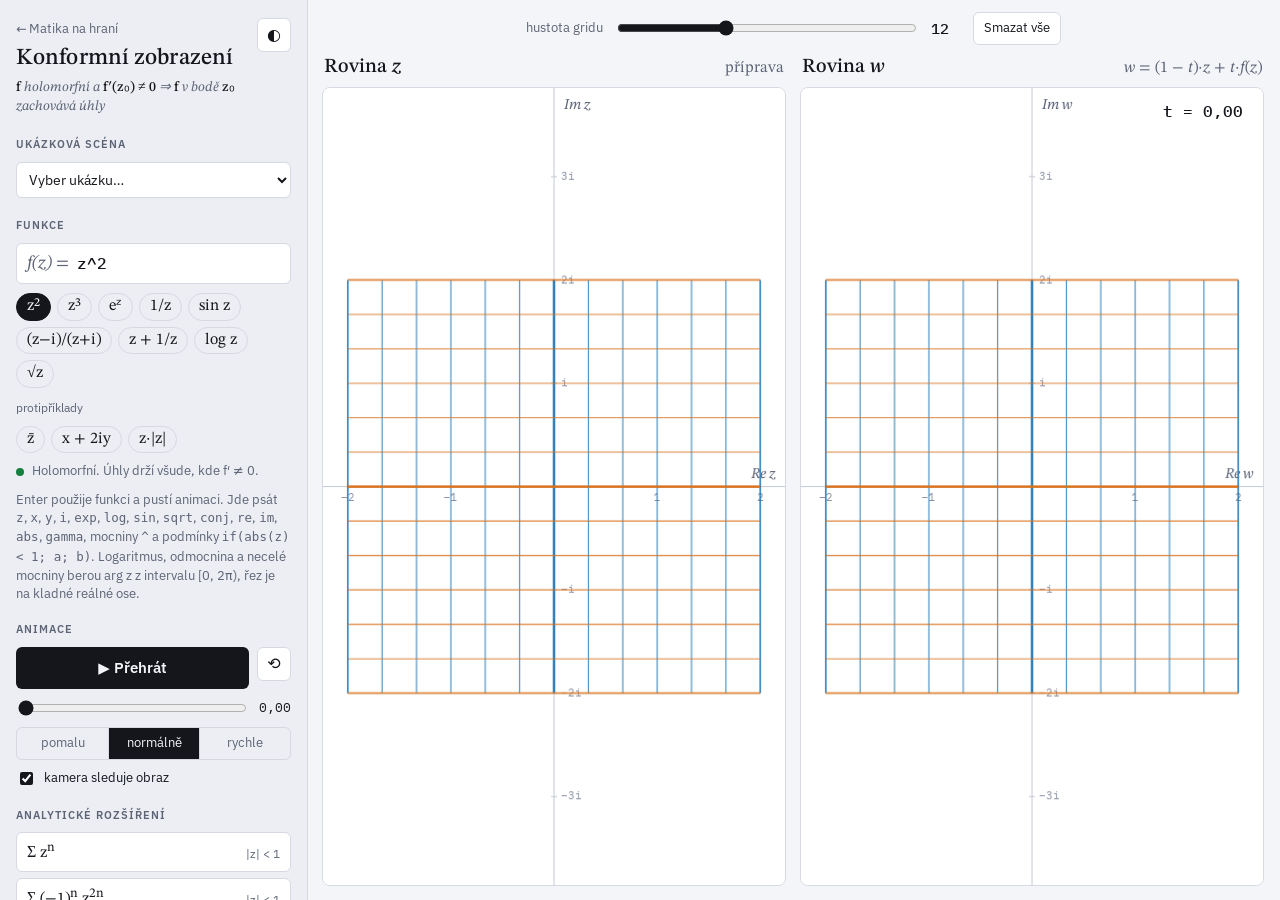
==== konformni-zobrazeni/index.html @ 98e768ed "Matika na hraní: rozcestník a Konformní zobrazení" ====
<!doctype html>
<html lang="cs">
<meta charset="utf-8">
<meta name="viewport" content="width=device-width, initial-scale=1, viewport-fit=cover">
<meta name="description" content="Nakresli do roviny křivky a vektory, zadej komplexní funkci a sleduj, jak se grid přenese. Holomorfní funkce drží úhly, protipříklady ne.">
<meta property="og:type" content="website">
<meta property="og:title" content="Konformní zobrazení">
<meta property="og:description" content="Nakresli do roviny křivky a vektory, zadej komplexní funkci a sleduj, jak se grid přenese. Holomorfní funkce drží úhly, protipříklady ne.">
<meta property="og:url" content="https://matika.vojtakloud.com/konformni-zobrazeni/">
<meta property="og:image" content="https://matika.vojtakloud.com/media/nahled-konformni-zobrazeni.png">
<meta name="twitter:card" content="summary_large_image">
<link rel="icon" href="../favicon.ico" sizes="any">
<link rel="icon" href="../media/favicon-32.png" type="image/png">
<link rel="apple-touch-icon" href="../media/apple-touch-icon.png">
<title>Konformní zobrazení</title>
<meta name="claude:viewport-fit-sides" content="cover">
<link rel="stylesheet" href="../fonts/fonts.css">
<style>
/* Rozvržení: úzký panel s ovládáním vlevo, vedle dvě stejně velké roviny (z = příprava, w = obraz).
   Ovládání je jednobarevné, barvu nese jen matematika (grid, křivky, vektory). */
:root {
  --bg: #0b0c10; --surface: #12141b; --panel: #0e1016; --ink: #e8eaf0; --muted: #8b91a3; --hair: #262a37;
  --u-line: #5aaee8; --v-line: #f2a65a; --axis: #343a4a; --tick: #6c7387;
  --vec-a: #ff5c7a; --vec-b: #3fdc9a;
  --c1: #ffd75e; --c2: #f472b6; --c3: #b794f6; --c4: #2dd4bf; --c5: #e5e7eb;
  --good: #4ade80; --bad: #f87171; --warn: #fbbf24;
  --font-ui: "IBM Plex Sans", system-ui, -apple-system, "Segoe UI", sans-serif;
  --font-math: "STIX Two Text", "Cambria Math", Cambria, "Times New Roman", serif;
  --font-mono: "IBM Plex Mono", ui-monospace, "Cascadia Mono", Consolas, monospace;
  color-scheme: dark;
}
@media (prefers-color-scheme: light) {
  :root:not([data-theme="dark"]) {
    --bg: #f4f5f8; --surface: #eceef3; --panel: #ffffff; --ink: #14161c; --muted: #5d6476; --hair: #d6d9e2;
    --u-line: #1f77b4; --v-line: #d9711c; --axis: #c3c8d4; --tick: #8a91a3;
    --vec-a: #e11d48; --vec-b: #059669;
    --c1: #b7791f; --c2: #db2777; --c3: #7c3aed; --c4: #0d9488; --c5: #374151;
    --good: #15803d; --bad: #b91c1c; --warn: #b45309;
    color-scheme: light;
  }
}
:root[data-theme="light"] {
  --bg: #f4f5f8; --surface: #eceef3; --panel: #ffffff; --ink: #14161c; --muted: #5d6476; --hair: #d6d9e2;
  --u-line: #1f77b4; --v-line: #d9711c; --axis: #c3c8d4; --tick: #8a91a3;
  --vec-a: #e11d48; --vec-b: #059669;
  --c1: #b7791f; --c2: #db2777; --c3: #7c3aed; --c4: #0d9488; --c5: #374151;
  --good: #15803d; --bad: #b91c1c; --warn: #b45309;
  color-scheme: light;
}

*, *::before, *::after { box-sizing: border-box; }
html { height: 100%; }
body { margin: 0; height: 100%; background: var(--bg); color: var(--ink); font: 14px/1.45 var(--font-ui); -webkit-font-smoothing: antialiased; }
[hidden] { display: none !important; }
button, input, select { font: inherit; color: inherit; }
:focus-visible { outline: 2px solid var(--ink); outline-offset: 2px; }
input[type="range"], input[type="checkbox"] { accent-color: var(--ink); }

.app { height: 100%; display: grid; grid-template-columns: 308px minmax(0, 1fr); }

/* ---------- panel s ovládáním ---------- */
.side {
  min-height: 0; overflow-y: auto; display: flex; flex-direction: column; gap: 20px;
  padding-block: 18px 24px; padding-left: max(16px, env(safe-area-inset-left, 0px)); padding-right: 16px;
  background: var(--surface); border-right: 1px solid var(--hair);
}
.brand { display: flex; justify-content: space-between; align-items: flex-start; gap: 12px; }
.back { display: inline-block; margin-bottom: 8px; font-size: 12.5px; color: var(--muted); text-decoration: none; }
.back:hover { color: var(--ink); }
.brand h1 { margin: 0; font: 500 23px/1.15 var(--font-math); letter-spacing: 0.005em; text-wrap: balance; }
.thm { margin: 6px 0 0; font: italic 14px/1.4 var(--font-math); color: var(--muted); }
.thm b { font-style: normal; font-weight: 500; color: var(--ink); }
section { display: flex; flex-direction: column; gap: 9px; min-width: 0; }
.eyebrow { font-size: 11px; font-weight: 600; letter-spacing: 0.09em; text-transform: uppercase; color: var(--muted); }
.hint { margin: 0; font-size: 12.5px; color: var(--muted); }
.icon-btn {
  flex: none; width: 34px; height: 34px; display: grid; place-items: center; cursor: pointer;
  border: 1px solid var(--hair); border-radius: 6px; background: var(--panel); font-size: 16px;
}
.icon-btn:hover, .btn:hover, .tool:hover, .chip:hover { border-color: var(--muted); }
.btn { border: 1px solid var(--hair); background: var(--panel); border-radius: 6px; padding: 6px 10px; cursor: pointer; font-size: 13px; }
.row { display: flex; flex-wrap: wrap; gap: 6px; }
select {
  width: 100%; padding: 7px 8px; border-radius: 6px; border: 1px solid var(--hair);
  background: var(--panel); cursor: pointer;
}

.fn-row {
  display: flex; align-items: center; gap: 8px; padding: 0 10px;
  background: var(--panel); border: 1px solid var(--hair); border-radius: 6px;
}
.fn-row:focus-within { border-color: var(--ink); }
.fn-row.bad { border-color: var(--bad); }
.fn-pre { font: italic 18px/1 var(--font-math); color: var(--muted); white-space: nowrap; }
#fn { flex: 1; min-width: 0; border: 0; outline: none; background: transparent; padding: 10px 0; font: 500 16px/1.2 var(--font-mono); }
.err { margin: 0; font-size: 12.5px; color: var(--bad); }
.chips { display: flex; flex-wrap: wrap; gap: 6px; }
.chip {
  padding: 2px 10px 3px; border-radius: 999px; border: 1px solid var(--hair); background: transparent;
  font: 16px/1.3 var(--font-math); cursor: pointer;
}
.chip.on { background: var(--ink); color: var(--bg); border-color: var(--ink); }
.sublabel { font-size: 12px; color: var(--muted); margin-top: 2px; }
.badge { display: flex; gap: 8px; align-items: flex-start; font-size: 13px; color: var(--muted); }
.badge::before { content: ""; flex: none; width: 8px; height: 8px; margin-top: 6px; border-radius: 50%; background: var(--dot, var(--muted)); }
.badge.good { --dot: var(--good); } .badge.bad { --dot: var(--bad); } .badge.warn { --dot: var(--warn); }

.transport { display: flex; gap: 8px; }
.play {
  flex: 1; display: flex; align-items: center; justify-content: center; gap: 8px; cursor: pointer;
  padding: 10px 14px; border: 0; border-radius: 6px; background: var(--ink); color: var(--bg); font-weight: 600; font-size: 15px;
}
.trow { display: grid; grid-template-columns: minmax(0, 1fr) auto; align-items: center; gap: 10px; font-size: 13px; }
.trow.lab { grid-template-columns: auto minmax(0, 1fr) auto; }
.trow output { font: 13px var(--font-mono); font-variant-numeric: tabular-nums; min-width: 4.5ch; text-align: right; }
.trow input { width: 100%; min-width: 0; }
.seg { display: grid; grid-auto-flow: column; grid-auto-columns: 1fr; border: 1px solid var(--hair); border-radius: 6px; overflow: hidden; }
.seg button { border: 0; background: transparent; padding: 6px 4px; cursor: pointer; color: var(--muted); font-size: 13px; }
.seg button + button { border-left: 1px solid var(--hair); }
.seg button.on { background: var(--ink); color: var(--bg); }
.check { display: flex; align-items: center; gap: 8px; font-size: 13px; cursor: pointer; }

.tools { display: flex; flex-direction: column; gap: 6px; }
.tool-group { display: grid; grid-template-columns: repeat(4, minmax(0, 1fr)); gap: 6px; }
.tool-group.three { grid-template-columns: repeat(3, minmax(0, 1fr)); }
.tool {
  display: flex; flex-direction: column; align-items: center; gap: 3px; padding: 8px 4px 6px; cursor: pointer;
  border: 1px solid var(--hair); border-radius: 6px; background: var(--panel); color: var(--muted); font-size: 12px;
}
.tool svg { width: 22px; height: 22px; fill: none; stroke: currentColor; stroke-width: 1.7; stroke-linecap: round; stroke-linejoin: round; }
.tool.on { color: var(--ink); border-color: var(--ink); }

.ext-list { display: flex; flex-direction: column; gap: 6px; }
.ext-item {
  display: flex; flex-wrap: wrap; justify-content: space-between; align-items: baseline; gap: 2px 10px; padding: 6px 10px; cursor: pointer; text-align: left;
  border: 1px solid var(--hair); border-radius: 6px; background: var(--panel);
}
.ext-item:hover { border-color: var(--muted); }
.ext-item.on { border-color: var(--ink); }
.ext-item .m { font: 16px/1.35 var(--font-math); }
.ext-item .d { font-size: 12px; color: var(--muted); }
.ext-btn { padding: 9px 12px; font-size: 14px; font-weight: 600; border-color: var(--ink); }
.ext-btn:disabled { opacity: 0.45; cursor: default; border-color: var(--hair); }
.info { display: grid; grid-template-columns: auto minmax(0, 1fr); gap: 3px 12px; margin: 0; font-size: 13px; }
.info dt { color: var(--muted); font: italic 15px/1.35 var(--font-math); }
.info dd { margin: 0; text-align: right; font: 13px/1.6 var(--font-mono); font-variant-numeric: tabular-nums; overflow-wrap: anywhere; }
.info dd.note { grid-column: 1 / -1; text-align: left; font: 12.5px/1.45 var(--font-ui); color: var(--warn); }

.ranges { display: grid; grid-template-columns: auto minmax(0, 1fr) auto minmax(0, 1fr); gap: 6px 8px; align-items: center; font-size: 13px; color: var(--muted); }
.ranges input {
  width: 100%; min-width: 0; padding: 4px 6px; border-radius: 5px; border: 1px solid var(--hair);
  background: var(--panel); color: var(--ink); font: 13px var(--font-mono);
}
.keys { font-size: 12px; color: var(--muted); line-height: 1.6; }
.keys kbd { font: 11px var(--font-mono); padding: 0 4px; border: 1px solid var(--hair); border-radius: 3px; color: var(--ink); }

/* ---------- roviny ---------- */
.stage {
  min-width: 0; min-height: 0; display: grid; grid-template-columns: minmax(0, 1fr) minmax(0, 1fr); grid-template-rows: auto minmax(0, 1fr); gap: 10px 14px;
  padding-block: 12px 14px; padding-left: 14px; padding-right: max(16px, env(safe-area-inset-right, 0px));
}
.stagebar { grid-column: 1 / -1; display: flex; flex-wrap: wrap; justify-content: center; align-items: center; gap: 10px 24px; }
.density { display: flex; align-items: center; gap: 12px; font-size: 13px; color: var(--muted); cursor: pointer; }
.density input { width: min(300px, 46vw); }
.density output { min-width: 2ch; text-align: right; font: 500 15px var(--font-mono); font-variant-numeric: tabular-nums; color: var(--ink); }
.btn.danger:hover { border-color: var(--bad); color: var(--bad); }
.panel { min-width: 0; min-height: 0; display: flex; flex-direction: column; gap: 8px; }
.panel-head { display: flex; justify-content: space-between; align-items: baseline; gap: 12px; padding-inline: 2px; }
.pt { font: 500 20px/1.2 var(--font-math); white-space: nowrap; }
.ps { font: 16px/1.2 var(--font-math); color: var(--muted); text-align: right; }
.canvas-wrap { position: relative; flex: 1; min-height: 0; border: 1px solid var(--hair); border-radius: 8px; overflow: hidden; background: var(--panel); }
canvas { position: absolute; inset: 0; width: 100%; height: 100%; display: block; touch-action: none; }
.t-badge {
  position: absolute; top: 10px; right: 12px; pointer-events: none; padding: 2px 8px; border-radius: 4px;
  font: 500 16px/1.4 var(--font-mono); font-variant-numeric: tabular-nums;
  background: color-mix(in srgb, var(--panel) 82%, transparent);
}

@media (max-width: 960px) {
  body, .app { height: auto; }
  .app { grid-template-columns: minmax(0, 1fr); }
  .side { overflow: visible; border-right: 0; border-bottom: 1px solid var(--hair); padding-right: max(16px, env(safe-area-inset-right, 0px)); }
  .stage { grid-template-columns: 1fr; padding-left: max(16px, env(safe-area-inset-left, 0px)); }
  .canvas-wrap { flex: none; aspect-ratio: 1 / 1; max-width: 100%; }
}
</style>

<div class="app">
  <aside class="side">
    <header class="brand">
      <div>
        <a class="back" id="backLink" href="../" hidden>← Matika na hraní</a>
        <h1>Konformní zobrazení</h1>
        <p class="thm"><b>f</b> holomorfní a <b>f′(z₀) ≠ 0</b> ⇒ <b>f</b> v bodě <b>z₀</b> zachovává úhly</p>
      </div>
      <button id="themeBtn" class="icon-btn" type="button" title="Přepnout světlý a tmavý režim" aria-label="Přepnout světlý a tmavý režim">◐</button>
    </header>

    <section>
      <label class="eyebrow" for="scene">Ukázková scéna</label>
      <select id="scene"></select>
    </section>

    <section>
      <label class="eyebrow" for="fn">Funkce</label>
      <div class="fn-row" id="fnRow"><span class="fn-pre">f(z) =</span><input id="fn" type="text" spellcheck="false" autocomplete="off" value="z^2"></div>
      <p class="err" id="fnErr" hidden></p>
      <div class="chips" id="chips"></div>
      <div class="sublabel">protipříklady</div>
      <div class="chips" id="chipsBad"></div>
      <div class="badge" id="holo"></div>
      <p class="hint">Enter použije funkci a pustí animaci. Jde psát <code>z</code>, <code>x</code>, <code>y</code>, <code>i</code>, <code>exp</code>, <code>log</code>, <code>sin</code>, <code>sqrt</code>, <code>conj</code>, <code>re</code>, <code>im</code>, <code>abs</code>, <code>gamma</code>, mocniny <code>^</code> a podmínky <code>if(abs(z) &lt; 1; a; b)</code>. Logaritmus, odmocnina a necelé mocniny berou arg z z intervalu [0, 2π), řez je na kladné reálné ose.</p>
    </section>

    <section>
      <span class="eyebrow">Animace</span>
      <div class="transport">
        <button id="play" class="play" type="button">▶ Přehrát</button>
        <button id="rewind" class="icon-btn" type="button" title="Zpět na t = 0 (R)" aria-label="Zpět na t = 0">⟲</button>
      </div>
      <div class="trow"><input type="range" id="tSlider" min="0" max="1" step="0.001" value="0" aria-label="Parametr t"><output id="tOut">0,00</output></div>
      <div class="seg" id="speed">
        <button type="button" data-d="5">pomalu</button><button type="button" data-d="2.6" class="on">normálně</button><button type="button" data-d="1.3">rychle</button>
      </div>
      <label class="check"><input type="checkbox" id="autoCam" checked> kamera sleduje obraz</label>
    </section>

    <section>
      <span class="eyebrow">Analytické rozšíření</span>
      <div class="ext-list" id="extList"></div>
      <p class="hint" id="extNote"></p>
      <button class="btn ext-btn" id="extBtn" type="button" disabled>Rozšířit</button>
    </section>

    <section>
      <span class="eyebrow">Kreslení do roviny z</span>
      <div class="tools" id="tools">
        <div class="tool-group">
          <button class="tool on" type="button" data-tool="free"><svg viewBox="0 0 24 24"><path d="M3 16c2.5-5 5-6 7-2.5S14 18 16 13s3.5-6 5-4.5"/></svg>křivka</button>
          <button class="tool" type="button" data-tool="line"><svg viewBox="0 0 24 24"><path d="M5 19 19 5"/><circle cx="5" cy="19" r="1.6"/><circle cx="19" cy="5" r="1.6"/></svg>přímka</button>
          <button class="tool" type="button" data-tool="circle"><svg viewBox="0 0 24 24"><circle cx="12" cy="12" r="8"/><path d="M12 12h8"/></svg>kružnice</button>
          <button class="tool" type="button" data-tool="probe"><svg viewBox="0 0 24 24"><path d="M5 18h14m-3-3 3 3-3 3"/><path d="M5 18 13 6m-3.5.6L13 6l.6 3.6"/></svg>vektory</button>
        </div>
        <div class="tool-group three">
          <button class="tool" type="button" data-tool="erase"><svg viewBox="0 0 24 24"><path d="M9 20h11"/><path d="m4.6 14.6 9.2-9.2a2 2 0 0 1 2.8 0l2.5 2.5a2 2 0 0 1 0 2.8L10.5 19.3H8.2l-3.6-3.6a.8.8 0 0 1 0-1.1Z"/><path d="m9 10.2 5.3 5.3"/></svg>guma</button>
          <button class="tool" type="button" data-tool="region"><svg viewBox="0 0 24 24"><rect x="4" y="6" width="16" height="12" stroke-dasharray="3 2.5"/></svg>oblast gridu</button>
          <button class="tool" type="button" data-tool="pan"><svg viewBox="0 0 24 24"><path d="M12 3v18M3 12h18M12 3 9.5 5.5M12 3l2.5 2.5M12 21l-2.5-2.5M12 21l2.5-2.5M3 12l2.5-2.5M3 12l2.5 2.5M21 12l-2.5-2.5M21 12l-2.5 2.5"/></svg>posun</button>
        </div>
      </div>
      <p class="hint" id="toolHint"></p>
      <p class="hint">Dvojklik na křivku, vektory nebo grid je vybere a pak s nimi jde táhnout, grid i roztahovat za úchyty. Dalším dvojklikem je pustíš, Delete smaže vybranou křivku nebo vektory. Dvojklik mimo všechno vrátí pohled roviny.</p>
      <div class="row">
        <button class="btn" id="undo" type="button" title="Ctrl+Z">Zpět</button>
        <button class="btn" id="clearCurves" type="button">Smazat křivky</button>
        <button class="btn" id="clearProbes" type="button">Smazat vektory</button>
      </div>
      <label class="check"><input type="checkbox" id="showAngles" checked> úhly v průsečících křivek</label>
    </section>

    <section>
      <span class="eyebrow">Vybrané vektory</span>
      <dl class="info" id="info"></dl>
      <p class="hint" id="infoEmpty" hidden>Žádné vektory. Vyber nástroj Vektory a klikni do roviny z.</p>
    </section>

    <section>
      <span class="eyebrow">Grid</span>
      <div class="seg" id="gridType">
        <button type="button" data-g="cart" class="on">kartézský</button><button type="button" data-g="polar">polární</button><button type="button" data-g="none">žádný</button>
      </div>
      <div class="ranges">
        <span>x od</span><input id="gx0" inputmode="decimal" aria-label="x od"><span>do</span><input id="gx1" inputmode="decimal" aria-label="x do">
        <span>y od</span><input id="gy0" inputmode="decimal" aria-label="y od"><span>do</span><input id="gy1" inputmode="decimal" aria-label="y do">
        <span id="r0Lab">r₀</span><input id="gr0" inputmode="decimal" aria-label="vnitřní poloměr">
      </div>
      <label class="check"><input type="checkbox" id="checker"> šachovnice</label>
      <div class="row"><button class="btn" id="fitBtn" type="button">Přizpůsobit pohledy</button></div>
    </section>

    <section class="keys">
      <span class="eyebrow">Klávesy a myš</span>
      <div><kbd>Mezerník</kbd> přehrát a pauza · <kbd>R</kbd> zpět na t = 0 · <kbd>←</kbd> <kbd>→</kbd> krok v t · <kbd>Ctrl+Z</kbd> zpět · dvojklik vybere a pustí objekt, mimo objekty vrátí pohled · <kbd>Delete</kbd> smaže vybraný · <kbd>Esc</kbd> zruší výběr · kolečko přibližuje · pravým tlačítkem posun</div>
    </section>
  </aside>

  <main class="stage">
    <div class="stagebar">
      <label class="density" for="density">hustota gridu <input type="range" id="density" min="2" max="30" step="1" value="12"> <output id="densOut">12</output></label>
      <button class="btn danger" id="resetAll" type="button" title="Prázdný grid bez křivek a vektorů. Ctrl+Z vrátí.">Smazat vše</button>
    </div>
    <div class="panel">
      <div class="panel-head"><span class="pt">Rovina <i>z</i></span><span class="ps">příprava</span></div>
      <div class="canvas-wrap"><canvas id="cL" aria-label="Rovina z, sem se kreslí"></canvas></div>
    </div>
    <div class="panel">
      <div class="panel-head"><span class="pt">Rovina <i>w</i></span><span class="ps"><i>w</i> = (1 − <i>t</i>)·<i>z</i> + <i>t</i>·<i>f</i>(<i>z</i>)</span></div>
      <div class="canvas-wrap"><canvas id="cR" aria-label="Rovina w, obraz pod funkcí"></canvas><div class="t-badge" id="tBadge">t = 0,00</div></div>
    </div>
  </main>
</div>

<script>
(() => {
'use strict';
const $ = s => document.querySelector(s);
const FONT_UI = '"IBM Plex Sans", system-ui, sans-serif';
const FONT_MONO = '"IBM Plex Mono", ui-monospace, Consolas, monospace';
const FONT_MATH = '"STIX Two Text", Cambria, "Times New Roman", serif';

// ---------- komplexní čísla jako [re, im] ----------
const cadd = (a, b) => [a[0] + b[0], a[1] + b[1]];
const csub = (a, b) => [a[0] - b[0], a[1] - b[1]];
const cmul = (a, b) => [a[0] * b[0] - a[1] * b[1], a[0] * b[1] + a[1] * b[0]];
const cdiv = (a, b) => { const d = b[0] * b[0] + b[1] * b[1]; return [(a[0] * b[0] + a[1] * b[1]) / d, (a[1] * b[0] - a[0] * b[1]) / d]; };
const cexp = a => { const e = Math.exp(a[0]); return [e * Math.cos(a[1]), e * Math.sin(a[1])]; };
// větev s arg z ∈ [0, 2π): řez logaritmu a odmocniny je na kladné reálné ose
const arg2pi = a => { const t = Math.atan2(a[1], a[0]); return t < 0 ? t + 2 * Math.PI : t; };
const clog = a => [Math.log(Math.hypot(a[0], a[1])), arg2pi(a)];
const csqrt = a => { const r = Math.sqrt(Math.hypot(a[0], a[1])), h = arg2pi(a) / 2; return [r * Math.cos(h), r * Math.sin(h)]; };
const csin = a => [Math.sin(a[0]) * Math.cosh(a[1]), Math.cos(a[0]) * Math.sinh(a[1])];
const ccos = a => [Math.cos(a[0]) * Math.cosh(a[1]), -Math.sin(a[0]) * Math.sinh(a[1])];
const csinh = a => [Math.sinh(a[0]) * Math.cos(a[1]), Math.cosh(a[0]) * Math.sin(a[1])];
const ccosh = a => [Math.cosh(a[0]) * Math.cos(a[1]), Math.sinh(a[0]) * Math.sin(a[1])];
function cpow(a, b) {
  if (b[1] === 0 && Number.isInteger(b[0]) && Math.abs(b[0]) <= 64) {
    let n = Math.abs(b[0]), r = [1, 0], base = a;
    while (n) { if (n & 1) r = cmul(r, base); base = cmul(base, base); n >>= 1; }
    return b[0] < 0 ? cdiv([1, 0], r) : r;
  }
  if (a[0] === 0 && a[1] === 0) return b[0] > 0 ? [0, 0] : [NaN, NaN];
  return cexp(cmul(b, clog(a)));
}
// Γ(z) Lanczosovou aproximací; pro Re z < 1/2 přes Γ(z)Γ(1 − z) = π / sin(πz).
// Uvnitř stačí hlavní větev logaritmu, protože tam je Re t > 0.
const LANCZOS = [0.99999999999980993, 676.5203681218851, -1259.1392167224028, 771.32342877765313, -176.61502916214059,
  12.507343278686905, -0.13857109526572012, 9.9843695780195716e-6, 1.5056327351493116e-7];
function cgamma(z) {
  if (z[0] < 0.5) return cdiv([Math.PI, 0], cmul(csin([Math.PI * z[0], Math.PI * z[1]]), cgamma([1 - z[0], -z[1]])));
  const w = [z[0] - 1, z[1]], t = [w[0] + 7.5, w[1]];
  let x = [LANCZOS[0], 0];
  for (let k = 1; k < 9; k++) x = cadd(x, cdiv([LANCZOS[k], 0], [w[0] + k, w[1]]));
  const logT = [Math.log(Math.hypot(t[0], t[1])), Math.atan2(t[1], t[0])];
  return cmul([Math.sqrt(2 * Math.PI), 0], cmul(cexp(csub(cmul([w[0] + 0.5, w[1]], logT), t)), x));
}
const C_ONE = [1, 0], C_ZERO = [0, 0], C_NAN = [NaN, NaN];

// ---------- parser výrazu f(z) ----------
const FUNCS = {
  exp: cexp, log: clog, ln: clog, sqrt: csqrt,
  sin: csin, cos: ccos, tan: a => cdiv(csin(a), ccos(a)), cot: a => cdiv(ccos(a), csin(a)),
  sinh: csinh, cosh: ccosh, tanh: a => cdiv(csinh(a), ccosh(a)),
  conj: a => [a[0], -a[1]], re: a => [a[0], 0], im: a => [a[1], 0],
  abs: a => [Math.hypot(a[0], a[1]), 0], arg: a => [arg2pi(a), 0], gamma: cgamma,
};
const CONSTS = { i: [0, 1], e: [Math.E, 0], pi: [Math.PI, 0] };
const VARS = ['z', 'x', 'y'];
const NAMES = [...Object.keys(FUNCS), ...Object.keys(CONSTS), ...VARS, 'if'].sort((a, b) => b.length - a.length);

function tokenize(src) {
  const s = src.replace(/[−–—]/g, '-').replace(/[·×⋅]/g, '*').replace(/\*\*/g, '^').replace(/π/g, 'pi')
    .replace(/²/g, '^2').replace(/³/g, '^3').replace(/√/g, 'sqrt').replace(/z̄/g, 'conj(z)').replace(/Γ/g, 'gamma')
    .replace(/≤/g, '<=').replace(/≥/g, '>=');
  const raw = [];
  let i = 0;
  while (i < s.length) {
    const ch = s[i];
    if (/\s/.test(ch)) { i++; continue; }
    const rest = s.slice(i);
    let m = /^(\d+(?:[.,]\d+)?|\.\d+)/.exec(rest);
    if (m) { raw.push({ t: 'num', v: [parseFloat(m[0].replace(',', '.')), 0], s: m[0] }); i += m[0].length; continue; }
    m = /^[a-zA-Z]+/.exec(rest);
    if (m) {
      const w = m[0].toLowerCase();
      let k = 0;
      while (k < w.length) {
        const name = NAMES.find(n => w.startsWith(n, k));
        if (!name) throw new Error(`Neznám „${m[0]}“.`);
        if (name === 'if') raw.push({ t: 'if', s: name });
        else if (FUNCS[name]) raw.push({ t: 'func', v: name, s: name });
        else if (CONSTS[name]) raw.push({ t: 'num', v: CONSTS[name], s: name });
        else raw.push({ t: 'var', v: name, s: name });
        k += name.length;
      }
      i += m[0].length; continue;
    }
    const two = rest.slice(0, 2);
    if (two === '<=' || two === '>=') { raw.push({ t: two, s: two }); i += 2; continue; }
    // argumenty if odděluje středník (čárka mezi číslicemi je desetinná)
    if ('+-*/^()<>;,'.includes(ch)) { raw.push({ t: ch === ',' ? ';' : ch, s: ch }); i++; continue; }
    throw new Error(`Nečekaný znak „${ch}“.`);
  }
  // implicitní násobení: 2z, iz, z(z+1), (z+1)(z-1)
  const out = [];
  for (const tk of raw) {
    const prev = out[out.length - 1];
    if (prev && (prev.t === 'num' || prev.t === 'var' || prev.t === ')') && (tk.t === 'num' || tk.t === 'var' || tk.t === 'func' || tk.t === 'if' || tk.t === '(')) out.push({ t: 'imp', s: '·' });
    out.push(tk);
  }
  return out;
}

function compile(src) {
  if (!src.trim()) throw new Error('Napiš funkci, třeba z^2.');
  const T = tokenize(src);
  let p = 0;
  const is = (...ts) => p < T.length && ts.includes(T[p].t);
  const take = () => T[p++];
  const close = () => { if (!is(')')) throw new Error('Chybí „)“.'); take(); };
  // porovnání reálných částí, výsledek 1 nebo 0 (pro if)
  function cmp() {
    const A = add();
    if (!is('<', '>', '<=', '>=')) return A;
    const op = take().t, B = add();
    return z => {
      const a = A(z)[0], b = B(z)[0];
      if (!(isFinite(a) && isFinite(b))) return C_NAN;
      return (op === '<' ? a < b : op === '>' ? a > b : op === '<=' ? a <= b : a >= b) ? C_ONE : C_ZERO;
    };
  }
  function add() {
    let a = mul();
    while (is('+', '-')) { const op = take().t, A = a, B = mul(); a = op === '+' ? z => cadd(A(z), B(z)) : z => csub(A(z), B(z)); }
    return a;
  }
  function mul() {
    let a = unary();
    while (is('*', '/', 'imp')) { const op = take().t, A = a, B = unary(); a = op === '/' ? z => cdiv(A(z), B(z)) : z => cmul(A(z), B(z)); }
    return a;
  }
  function unary() {
    if (is('-')) { take(); const A = unary(); return z => { const v = A(z); return [-v[0], -v[1]]; }; }
    if (is('+')) { take(); return unary(); }
    return power();
  }
  function power() {
    const A = primary();
    if (is('^')) { take(); const B = expo(); return z => cpow(A(z), B(z)); }
    return A;
  }
  // exponent bere i implicitní součin: e^iz = e^(iz), e^2z = e^(2z)
  function expo() {
    let a = unary();
    while (is('imp')) { take(); const A = a, B = power(); a = z => cmul(A(z), B(z)); }
    return a;
  }
  function primary() {
    if (p >= T.length) throw new Error('Výraz končí příliš brzy.');
    const k = take();
    if (k.t === 'num') { const v = k.v; return () => v; }
    if (k.t === 'var') { if (k.v === 'z') return z => z; if (k.v === 'x') return z => [z[0], 0]; return z => [z[1], 0]; }
    if (k.t === 'func') {
      const fn = FUNCS[k.v];
      let A;
      if (is('(')) { take(); A = cmp(); close(); }
      else { if (p >= T.length) throw new Error(`Za ${k.v} chybí argument.`); A = power(); }
      return z => fn(A(z));
    }
    // if(podmínka; a; b): kde podmínka neplatí, vrátí b, bez b tam funkce není definovaná
    if (k.t === 'if') {
      if (!is('(')) throw new Error('Za if patří závorka: if(podmínka; a; b).');
      take();
      const Cnd = cmp();
      if (!is(';')) throw new Error('V if chybí středník: if(podmínka; a; b).');
      take();
      const A = cmp();
      let B = null;
      if (is(';')) { take(); B = cmp(); }
      close();
      return z => {
        const c = Cnd(z)[0];
        if (!isFinite(c)) return C_NAN;
        return c !== 0 ? A(z) : B ? B(z) : C_NAN;
      };
    }
    if (k.t === '(') { const A = cmp(); close(); return A; }
    throw new Error(`Na tomhle místě nečekám „${k.s}“.`);
  }
  const f = cmp();
  if (p < T.length) throw new Error(`Na tomhle místě nečekám „${T[p].s}“.`);
  const r = f([0.31, 0.27]);
  if (!Array.isArray(r) || r.length !== 2) throw new Error('Výraz nevrací komplexní číslo.');
  return f;
}

// ---------- stav ----------
const K = 6;              // jemnost šachovnice na hranu buňky
const DEFAULT_GRID = { type: 'cart', x0: -2, x1: 2, y0: -2, y1: 2, r0: 0, n: 12, checker: false };
let FN = compile('z^2');
const F = (x, y) => FN([x, y]);
// selected = vektory v panelu s údaji, sel = objekt vybraný dvojklikem, hover = objekt pod gumou
const state = {
  fsrc: 'z^2',
  grid: { ...DEFAULT_GRID },
  curves: [], probes: [], inters: [], lines: [], lattice: null, history: [],
  tol: 0.01, imgBox: null, holo: 'good',
  t: 0, u: 0, playing: false, dur: 2.6,
  tool: 'free', selected: null, sel: null, hover: null, showAngles: true, extIdx: null, ext: null,
  viewL: { cx: 0, cy: 0, s: 100 }, viewR: { cx: 0, cy: 0, s: 100 }, autoCam: true,
};
let nextId = 1, colorCounter = 0;

function jac(x, y) {
  const h = 1e-6 * Math.max(1, Math.abs(x), Math.abs(y)), i2 = 1 / (2 * h);
  const a = F(x + h, y), b = F(x - h, y), c = F(x, y + h), d = F(x, y - h);
  return [(a[0] - b[0]) * i2, (c[0] - d[0]) * i2, (a[1] - b[1]) * i2, (c[1] - d[1]) * i2]; // [ux, uy, vx, vy]
}
const edom = () => Math.max(state.grid.x1 - state.grid.x0, state.grid.y1 - state.grid.y0);
const wrapAng = a => { while (a <= -Math.PI) a += 2 * Math.PI; while (a > Math.PI) a -= 2 * Math.PI; return a; };
const ease = u => u * u * (3 - 2 * u);
const invEase = t => 0.5 - Math.sin(Math.asin(Math.min(1, Math.max(-1, 1 - 2 * t))) / 3);

// ---------- formát čísel po česku ----------
function fmtNum(v, d = 2) {
  if (!isFinite(v)) return '∞';
  let s = v.toFixed(d);
  if (/^-0(\.0*)?$/.test(s)) s = s.slice(1);
  return s.replace('.', ',').replace('-', '−');
}
function fmtC(z, d = 2) {
  if (!isFinite(z[0]) || !isFinite(z[1])) return '∞';
  const im = Math.abs(z[1]) < 0.5 * 10 ** -d ? 0 : z[1];
  if (im === 0) return fmtNum(z[0], d);
  return `${fmtNum(z[0], d)} ${im < 0 ? '−' : '+'} ${fmtNum(Math.abs(im), d)}i`;
}
const fmtDeg = v => (Math.abs(v) < 0.05 ? '0,0' : fmtNum(v, 1)) + '°';

// ---------- grid ----------
// polární grid: střed obdélníku, poloměr = polovina kratší strany
function polarParams(g) {
  const R = Math.min(g.x1 - g.x0, g.y1 - g.y0) / 2;
  return { cx: (g.x0 + g.x1) / 2, cy: (g.y0 + g.y1) / 2, R, r0: Math.min(Math.max(0, g.r0 || 0), R * 0.95) };
}
function gridParam(g) {
  if (g.type === 'polar') {
    const { cx, cy, R, r0 } = polarParams(g);
    return (u, v) => { const r = r0 + u * (R - r0), th = -Math.PI + 2 * Math.PI * v; return [cx + r * Math.cos(th), cy + r * Math.sin(th)]; };
  }
  return (u, v) => [g.x0 + u * (g.x1 - g.x0), g.y0 + v * (g.y1 - g.y0)];
}
// úchyty vybraného gridu (ve světových souřadnicích)
function gridHandles() {
  const g = state.grid;
  if (g.type === 'polar') {
    const { cx, cy, R, r0 } = polarParams(g), hs = [{ k: 'R', x: cx + R, y: cy }];
    if (r0 > 0) hs.push({ k: 'r0', x: cx - r0, y: cy });
    return hs;
  }
  const mx = (g.x0 + g.x1) / 2, my = (g.y0 + g.y1) / 2;
  return [{ k: 'nw', x: g.x0, y: g.y1 }, { k: 'n', x: mx, y: g.y1 }, { k: 'ne', x: g.x1, y: g.y1 }, { k: 'e', x: g.x1, y: my },
    { k: 'se', x: g.x1, y: g.y0 }, { k: 's', x: mx, y: g.y0 }, { k: 'sw', x: g.x0, y: g.y0 }, { k: 'w', x: g.x0, y: my }];
}
const HANDLE_CURSOR = { nw: 'nwse-resize', se: 'nwse-resize', ne: 'nesw-resize', sw: 'nesw-resize', n: 'ns-resize', s: 'ns-resize', e: 'ew-resize', w: 'ew-resize', R: 'ew-resize', r0: 'ew-resize' };
// úchyt pod kurzorem v levé rovině (X, Y v pixelech)
function gridHandleAt(X, Y) {
  const v = state.viewL, ox = sizeL.w / 2 - v.cx * v.s, oy = sizeL.h / 2 + v.cy * v.s;
  for (const h of gridHandles()) if (Math.hypot(X - (ox + h.x * v.s), Y - (oy - h.y * v.s)) < 10) return h.k;
  return null;
}
function inGrid(X, Y) {
  const g = state.grid, w = toWorld(state.viewL, sizeL, X, Y);
  if (g.type === 'none') return false;
  if (g.type === 'polar') { const { cx, cy, R, r0 } = polarParams(g), r = Math.hypot(w[0] - cx, w[1] - cy); return r <= R && r >= r0; }
  return w[0] >= g.x0 && w[0] <= g.x1 && w[1] >= g.y0 && w[1] <= g.y1;
}
// nová oblast gridu při tažení úchytu k z původní oblasti g do bodu w
function stretchGrid(g, k, w) {
  const min = 0.04 * Math.max(g.x1 - g.x0, g.y1 - g.y0), n = { x0: g.x0, x1: g.x1, y0: g.y0, y1: g.y1, r0: g.r0 };
  if (k === 'R' || k === 'r0') {
    const { cx, cy, R, r0 } = polarParams(g), r = Math.hypot(w[0] - cx, w[1] - cy);
    if (k === 'r0') n.r0 = Math.min(Math.max(0, r), R - min);
    else { const R2 = Math.max(r, r0 + min); Object.assign(n, { x0: cx - R2, x1: cx + R2, y0: cy - R2, y1: cy + R2 }); }
    return n;
  }
  if (k.includes('w')) n.x0 = Math.min(w[0], g.x1 - min);
  if (k.includes('e')) n.x1 = Math.max(w[0], g.x0 + min);
  if (k.includes('s')) n.y0 = Math.min(w[1], g.y1 - min);
  if (k.includes('n')) n.y1 = Math.max(w[1], g.y0 + min);
  return n;
}
function gridCounts(g) {
  if (g.type === 'polar') return [g.n, 2 * g.n];
  const w = g.x1 - g.x0, h = g.y1 - g.y0, m = Math.max(w, h);
  return [Math.max(1, Math.round(g.n * w / m)), Math.max(1, Math.round(g.n * h / m))];
}

function computeLattice() {
  const g = state.grid, P = gridParam(g), [nu, nv] = gridCounts(g);
  const NU = nu * K + 1, NV = nv * K + 1, N = NU * NV;
  const zx = new Float64Array(N), zy = new Float64Array(N), fx = new Float64Array(N), fy = new Float64Array(N);
  for (let i = 0; i < NU; i++) for (let j = 0; j < NV; j++) {
    const q = P(i / (NU - 1), j / (NV - 1)), w = F(q[0], q[1]), k = i * NV + j;
    zx[k] = q[0]; zy[k] = q[1]; fx[k] = w[0]; fy[k] = w[1];
  }
  state.lattice = { nu, nv, NU, NV, zx, zy, fx, fy, sx: new Float32Array(N), sy: new Float32Array(N), ok: new Uint8Array(N) };
}

function quantBox(xs, ys, q) {
  if (xs.length < 2) return null;
  const ax = Float64Array.from(xs).sort(), ay = Float64Array.from(ys).sort(), n = ax.length;
  const at = (arr, f) => arr[Math.min(n - 1, Math.max(0, Math.round(f * (n - 1))))];
  return { x0: at(ax, q), x1: at(ax, 1 - q), y0: at(ay, q), y1: at(ay, 1 - q) };
}
function finitePush(xs, ys, x, y) { if (isFinite(x) && isFinite(y) && Math.abs(x) < 1e9 && Math.abs(y) < 1e9) { xs.push(x); ys.push(y); } }

function computeTol() {
  const L = state.lattice, xs = [], ys = [], st = Math.max(1, Math.floor(L.fx.length / 8000));
  for (let i = 0; i < L.fx.length; i += st) finitePush(xs, ys, L.fx[i], L.fy[i]);
  const b = quantBox(xs, ys, 0.02);
  const E = b ? Math.max(b.x1 - b.x0, b.y1 - b.y0) : edom();
  state.tol = Math.max(E, 1e-9) / 350;
  // buňky šachovnice, přes které vede řez, se v obrazu nekreslí
  const { nu, nv, NV, fx, fy } = L, lim2 = (40 * state.tol) ** 2, bad = new Uint8Array(nu * nv);
  const far = (a, b) => (fx[b] - fx[a]) ** 2 + (fy[b] - fy[a]) ** 2 > lim2;
  for (let ci = 0; ci < nu; ci++) for (let cj = 0; cj < nv; cj++) {
    const i0 = ci * K, j0 = cj * K;
    for (let k = 0; k < K && !bad[ci * nv + cj]; k++) {
      if (far((i0 + k) * NV + j0, (i0 + k + 1) * NV + j0) || far((i0 + k) * NV + j0 + K, (i0 + k + 1) * NV + j0 + K)
        || far(i0 * NV + j0 + k, i0 * NV + j0 + k + 1) || far((i0 + K) * NV + j0 + k, (i0 + K) * NV + j0 + k + 1)) bad[ci * nv + cj] = 1;
    }
  }
  L.bad = bad;
}

// vzorkuje cestu P(s), s ∈ [0, 1], a zjemňuje tam, kde se obraz rychle mění
function samplePath(P, N0) {
  const zs = [], fs = [], tol2 = state.tol * state.tol;
  const p0 = P(0); let f0 = F(p0[0], p0[1]);
  zs.push(p0[0], p0[1]); fs.push(f0[0], f0[1]);
  function rec(sa, fa, sb, fb, d) {
    const fin = isFinite(fa[0]) && isFinite(fa[1]) && isFinite(fb[0]) && isFinite(fb[1]);
    let jump = false;
    if (fin) { const dx = fb[0] - fa[0], dy = fb[1] - fa[1], d2 = dx * dx + dy * dy; if (d2 <= tol2) return; jump = d2 > 256 * tol2; }
    if (d >= 8 || zs.length > 24000) {
      // ani po zjemnění se skok nezmenšil: řez (log, odmocnina), obraz se tu přeruší, vzor v rovině z ne
      if (jump) { const pm = P((sa + sb) / 2); zs.push(pm[0], pm[1]); fs.push(NaN, NaN); }
      return;
    }
    if (!fin && d >= 5) return;
    const sm = (sa + sb) / 2, pm = P(sm), fm = F(pm[0], pm[1]);
    rec(sa, fa, sm, fm, d + 1);
    zs.push(pm[0], pm[1]); fs.push(fm[0], fm[1]);
    rec(sm, fm, sb, fb, d + 1);
  }
  for (let k = 1; k <= N0; k++) {
    const s0 = (k - 1) / N0, s1 = k / N0, p1 = P(s1), f1 = F(p1[0], p1[1]);
    rec(s0, f0, s1, f1, 0);
    zs.push(p1[0], p1[1]); fs.push(f1[0], f1[1]);
    f0 = f1;
  }
  return { z: Float64Array.from(zs), f: Float64Array.from(fs) };
}

function computeLines() {
  const g = state.grid, lines = [];
  if (g.type !== 'none') {
    const P = gridParam(g), [nu, nv] = gridCounts(g), polar = g.type === 'polar';
    for (let k = 0; k <= nu; k++) {
      if (polar && k === 0 && !(g.r0 > 0)) continue;
      const u = k / nu;
      lines.push({ fam: 0, w: (!polar && (k === 0 || k === nu)) || (polar && k === nu) ? 1 : 0, ...samplePath(s => P(u, s), 160) });
    }
    for (let k = 0; k < (polar ? nv : nv + 1); k++) {
      const v = k / nv;
      lines.push({ fam: 1, w: !polar && (k === 0 || k === nv) ? 1 : 0, ...samplePath(s => P(s, v), 160) });
    }
    if (!polar) {
      if (g.x0 < 0 && g.x1 > 0) lines.push({ fam: 0, w: 2, ...samplePath(s => [0, g.y0 + s * (g.y1 - g.y0)], 160) });
      if (g.y0 < 0 && g.y1 > 0) lines.push({ fam: 1, w: 2, ...samplePath(s => [g.x0 + s * (g.x1 - g.x0), 0], 160) });
    }
  }
  state.lines = lines;
}

// ---------- křivky ----------
function curveParam(c) {
  if (c.kind === 'line') return s => [c.a[0] + s * (c.b[0] - c.a[0]), c.a[1] + s * (c.b[1] - c.a[1])];
  if (c.kind === 'circle') return s => [c.c[0] + c.r * Math.cos(2 * Math.PI * s), c.c[1] + c.r * Math.sin(2 * Math.PI * s)];
  const p = c.pts, n = p.length - 1;
  return s => {
    const x = s * n, k = Math.min(n - 1, Math.max(0, Math.floor(x))), a = x - k;
    return [p[k][0] + a * (p[k + 1][0] - p[k][0]), p[k][1] + a * (p[k + 1][1] - p[k][1])];
  };
}
const curveSegs = c => c.kind === 'free' ? c.pts.length - 1 : c.kind === 'circle' ? 240 : 1;

function computeCurve(c) {
  c.P = curveParam(c);
  const N = curveSegs(c), arr = new Float64Array(2 * (N + 1));
  for (let k = 0; k <= N; k++) { const q = c.P(k / N); arr[2 * k] = q[0]; arr[2 * k + 1] = q[1]; }
  c.base = { arr, N };
  const r = samplePath(c.P, c.kind === 'line' ? 160 : N);
  c.z = r.z; c.f = r.f;
}

function tangent(c, s) {
  const d = c.kind === 'free' ? 2 / (c.pts.length - 1) : 1e-4;
  let s0 = s - d, s1 = s + d;
  if (c.kind !== 'circle') { s0 = Math.max(0, s0); s1 = Math.min(1, s1); }
  const a = c.P(s0), b = c.P(s1), m = Math.hypot(b[0] - a[0], b[1] - a[1]) || 1;
  return [(b[0] - a[0]) / m, (b[1] - a[1]) / m];
}

// data o f v bodě o.p: obraz, Jacobiho matice a body kousek ve směrech vs (pro kritické body, kde f′ = 0)
function fillFData(o, vs) {
  o.fp = F(o.p[0], o.p[1]);
  o.J = jac(o.p[0], o.p[1]);
  const eps = 1e-3 * edom();
  o.q = []; o.fq = [];
  for (const v of vs) {
    const m = Math.hypot(v[0], v[1]) || 1, q = [o.p[0] + eps * v[0] / m, o.p[1] + eps * v[1] / m];
    o.q.push(q); o.fq.push(F(q[0], q[1]));
  }
}

// obraz tečného vektoru v pod H_t = (1−t)·id + t·f; kde je derivace nulová, bere se směr ze sečny
function pushVec(o, k, v, t) {
  const J = o.J, L = Math.hypot(v[0], v[1]);
  const jx = (1 - t) * v[0] + t * (J[0] * v[0] + J[1] * v[1]), jy = (1 - t) * v[1] + t * (J[2] * v[0] + J[3] * v[1]);
  if (isFinite(jx) && isFinite(jy) && Math.hypot(jx, jy) > 1e-7 * L) return [jx, jy, 0];
  const q = o.q[k], fq = o.fq[k], p = o.p, fp = o.fp;
  const hx = (q[0] - p[0]) * (1 - t) + (fq[0] - fp[0]) * t, hy = (q[1] - p[1]) * (1 - t) + (fq[1] - fp[1]) * t, m = Math.hypot(hx, hy);
  if (!(m > 0) || !isFinite(m)) return [0, 0, 1];
  return [hx / m * 1e-12, hy / m * 1e-12, 1];
}

function computeIntersections() {
  const cs = state.curves, out = [], tolD = Math.max(1e-7 * edom(), 3 / state.viewL.s);
  outer:
  for (let i = 0; i < cs.length; i++) for (let j = i + 1; j < cs.length; j++) {
    const A = cs[i].base, B = cs[j].base;
    let bx0 = Infinity, bx1 = -Infinity, by0 = Infinity, by1 = -Infinity;
    for (let k = 0; k <= B.N; k++) { const x = B.arr[2 * k], y = B.arr[2 * k + 1]; if (x < bx0) bx0 = x; if (x > bx1) bx1 = x; if (y < by0) by0 = y; if (y > by1) by1 = y; }
    for (let a = 0; a < A.N; a++) {
      const ax = A.arr[2 * a], ay = A.arr[2 * a + 1], rx = A.arr[2 * a + 2] - ax, ry = A.arr[2 * a + 3] - ay;
      if (Math.max(ax, ax + rx) < bx0 || Math.min(ax, ax + rx) > bx1 || Math.max(ay, ay + ry) < by0 || Math.min(ay, ay + ry) > by1) continue;
      for (let b = 0; b < B.N; b++) {
        const bx = B.arr[2 * b], by = B.arr[2 * b + 1], sx = B.arr[2 * b + 2] - bx, sy = B.arr[2 * b + 3] - by;
        const den = rx * sy - ry * sx;
        if (den === 0) continue;
        const qx = bx - ax, qy = by - ay, al = (qx * sy - qy * sx) / den, be = (qx * ry - qy * rx) / den;
        if (al < 0 || al > 1 || be < 0 || be > 1) continue;
        const px = ax + al * rx, py = ay + al * ry;
        if (out.some(o => Math.hypot(o.p[0] - px, o.p[1] - py) < tolD)) continue;
        out.push({ ci: i, cj: j, p: [px, py], sA: (a + al) / A.N, sB: (b + be) / B.N });
        if (out.length >= 24) break outer;
      }
    }
  }
  for (const it of out) {
    it.dA = tangent(cs[it.ci], it.sA);
    it.dB = tangent(cs[it.cj], it.sB);
    it.dL = wrapAng(Math.atan2(it.dB[1], it.dB[0]) - Math.atan2(it.dA[1], it.dA[0]));
    fillFData(it, [it.dA, it.dB]);
  }
  state.inters = out;
}

function checkHolo() {
  const L = state.lattice, N = L.zx.length, st = Math.max(1, Math.floor(N / 500));
  let ok = 0, tot = 0, all = 0, defined = 0;
  for (let i = 0; i < N; i += st) {
    all++;
    if (!isFinite(L.fx[i]) || !isFinite(L.fy[i])) continue;
    defined++;
    const J = jac(L.zx[i], L.zy[i]), nrm = Math.abs(J[0]) + Math.abs(J[1]) + Math.abs(J[2]) + Math.abs(J[3]);
    if (!isFinite(nrm) || nrm > 1e7) continue;
    tot++;
    if (Math.abs(J[0] - J[3]) + Math.abs(J[1] + J[2]) <= 1e-5 * nrm + 1e-9) ok++;
  }
  const fr = tot ? ok / tot : 1, el = $('#holo'), partial = defined < 0.97 * all;
  state.holo = fr >= 0.95 ? (partial ? 'warn' : 'good') : fr <= 0.05 ? 'bad' : 'warn';
  el.className = 'badge ' + state.holo;
  el.textContent = fr >= 0.95 ? (partial ? 'Holomorfní tam, kde je definovaná. Na zbytku oblasti definovaná není.' : 'Holomorfní. Úhly drží všude, kde f′ ≠ 0.')
    : fr <= 0.05 ? 'Není holomorfní, Cauchy–Riemann neplatí. Úhly se obecně nezachovají.'
    : 'Holomorfní jen na části oblasti.';
}

function computeImgBox() {
  const xs = [], ys = [], L = state.lattice;
  const useLattice = state.grid.type !== 'none' || (!state.curves.length && !state.probes.length);
  if (useLattice) { const st = Math.max(1, Math.floor(L.fx.length / 12000)); for (let i = 0; i < L.fx.length; i += st) finitePush(xs, ys, L.fx[i], L.fy[i]); }
  for (const c of state.curves) { const st = 2 * Math.max(1, Math.floor(c.f.length / 4000)); for (let k = 0; k < c.f.length; k += st) finitePush(xs, ys, c.f[k], c.f[k + 1]); }
  for (const pr of state.probes) finitePush(xs, ys, pr.fp[0], pr.fp[1]);
  const g = state.grid, full = quantBox(xs, ys, 0), robust = quantBox(xs, ys, xs.length > 60 ? 0.015 : 0);
  // celý obraz, když je omezený; oříznutý jen když ho póly roztáhnou do nekonečna
  const ok = full && robust && full.x1 - full.x0 <= 2.5 * (robust.x1 - robust.x0) + 1e-9 && full.y1 - full.y0 <= 2.5 * (robust.y1 - robust.y0) + 1e-9;
  state.imgBox = (ok ? full : robust) || { x0: g.x0, x1: g.x1, y0: g.y0, y1: g.y1 };
}

function recomputeAll() {
  finishExtension();
  computeLattice(); computeTol(); computeLines();
  for (const c of state.curves) computeCurve(c);
  computeIntersections();
  for (const pr of state.probes) fillFData(pr, [pr.a, pr.b]);
  checkHolo(); computeImgBox(); requestDraw();
}

// ---------- pohledy ----------
const cL = $('#cL'), cR = $('#cR'), ctxL = cL.getContext('2d'), ctxR = cR.getContext('2d');
const sizeL = { w: 1, h: 1 }, sizeR = { w: 1, h: 1 };
let dpr = window.devicePixelRatio || 1;

function fitView(b, W, H, m = 1.14) {
  let w = Math.max(b.x1 - b.x0, 1e-9), h = Math.max(b.y1 - b.y0, 1e-9);
  const big = Math.max(w, h); w = Math.max(w, big * 0.05); h = Math.max(h, big * 0.05);
  return { cx: (b.x0 + b.x1) / 2, cy: (b.y0 + b.y1) / 2, s: Math.min(W / (w * m), H / (h * m)) };
}
function fitLeft() {
  const g = state.grid, b = { x0: g.x0, x1: g.x1, y0: g.y0, y1: g.y1 };
  const grow = (x, y) => { b.x0 = Math.min(b.x0, x); b.x1 = Math.max(b.x1, x); b.y0 = Math.min(b.y0, y); b.y1 = Math.max(b.y1, y); };
  for (const c of state.curves) for (let k = 0; k < c.base.arr.length; k += 2) grow(c.base.arr[k], c.base.arr[k + 1]);
  for (const pr of state.probes) grow(pr.p[0], pr.p[1]);
  state.viewL = fitView(b, sizeL.w, sizeL.h, 1.12);
}
function leftAsRight() {
  const k = Math.min(sizeR.w, sizeR.h) / Math.max(1, Math.min(sizeL.w, sizeL.h));
  return { cx: state.viewL.cx, cy: state.viewL.cy, s: state.viewL.s * k };
}
const blendView = (a, b, k) => ({ cx: a.cx + (b.cx - a.cx) * k, cy: a.cy + (b.cy - a.cy) * k, s: a.s * Math.pow(b.s / a.s, k) });
function rightView() {
  if (!state.autoCam) return state.viewR;
  const a = leftAsRight();
  let b = state.imgBox ? fitView(state.imgBox, sizeR.w, sizeR.h) : a;
  if (state.ext && state.ext.oldBox) b = blendView(fitView(state.ext.oldBox, sizeR.w, sizeR.h), b, state.ext.e);
  return blendView(a, b, state.t);
}
function freezeRight() {
  if (state.autoCam) { state.viewR = rightView(); state.autoCam = false; $('#autoCam').checked = false; }
}
const toWorld = (v, sz, X, Y) => [v.cx + (X - sz.w / 2) / v.s, v.cy - (Y - sz.h / 2) / v.s];

function resizeCanvas(cv, sz, which) {
  const r = cv.parentElement.getBoundingClientRect(), w = Math.max(1, r.width), h = Math.max(1, r.height);
  const oldMin = Math.min(sz.w, sz.h);
  sz.w = w; sz.h = h;
  cv.width = Math.round(w * dpr); cv.height = Math.round(h * dpr);
  if (oldMin > 2) {
    const k = Math.min(w, h) / oldMin;
    if (which === 'L') state.viewL.s *= k; else if (!state.autoCam) state.viewR.s *= k;
  }
}

// ---------- barvy z CSS ----------
const pal = {};
function readPalette() {
  const cs = getComputedStyle(document.documentElement);
  for (const k of ['panel', 'ink', 'muted', 'u-line', 'v-line', 'axis', 'tick', 'vec-a', 'vec-b', 'c1', 'c2', 'c3', 'c4', 'c5', 'warn', 'bad'])
    pal[k] = cs.getPropertyValue('--' + k).trim();
  pal.dark = cs.colorScheme === 'dark' || cs.getPropertyValue('color-scheme').trim() === 'dark';
}
const curveColor = c => pal['c' + (c.ci % 5 + 1)];

// ---------- kreslení ----------
function niceStep(raw) { const p = 10 ** Math.floor(Math.log10(raw)), m = raw / p; return (m < 1.5 ? 1 : m < 3.5 ? 2 : m < 7.5 ? 5 : 10) * p; }

function drawAxes(ctx, sz, v, plane) {
  const W = sz.w, H = sz.h, s = v.s, ox = W / 2 - v.cx * s, oy = H / 2 + v.cy * s;
  const step = niceStep(85 / s), dec = Math.max(0, -Math.floor(Math.log10(step) + 1e-9));
  ctx.lineWidth = 1; ctx.strokeStyle = pal.axis;
  ctx.beginPath();
  if (oy >= 0 && oy <= H) { ctx.moveTo(0, oy); ctx.lineTo(W, oy); }
  if (ox >= 0 && ox <= W) { ctx.moveTo(ox, 0); ctx.lineTo(ox, H); }
  ctx.stroke();
  const ty = Math.min(Math.max(oy, 6), H - 22), tx = Math.min(Math.max(ox, 6), W - 6), labRight = tx > W - 60;
  ctx.fillStyle = pal.tick; ctx.font = '11px ' + FONT_MONO;
  ctx.beginPath();
  ctx.textAlign = 'center'; ctx.textBaseline = 'top';
  for (let k = Math.ceil(-ox / s / step); k <= Math.floor((W - ox) / s / step); k++) {
    if (k === 0) continue;
    const X = ox + k * step * s;
    if (X > W - 24 || X < 14) continue;
    ctx.moveTo(X, ty - 3); ctx.lineTo(X, ty + 3);
    ctx.fillText(fmtNum(k * step, dec), X, ty + 6);
  }
  ctx.textAlign = labRight ? 'right' : 'left'; ctx.textBaseline = 'middle';
  for (let k = Math.ceil((oy - H) / s / step); k <= Math.floor(oy / s / step); k++) {
    if (k === 0) continue;
    const Y = oy - k * step * s, val = k * step;
    if (Y < 34 || Y > H - 10) continue;
    ctx.moveTo(tx - 3, Y); ctx.lineTo(tx + 3, Y);
    const lab = Math.abs(val - 1) < 1e-12 ? 'i' : Math.abs(val + 1) < 1e-12 ? '−i' : fmtNum(val, dec) + 'i';
    ctx.fillText(lab, labRight ? tx - 7 : tx + 7, Y);
  }
  ctx.stroke();
  ctx.font = 'italic 15px ' + FONT_MATH; ctx.fillStyle = pal.muted;
  ctx.textAlign = 'right'; ctx.textBaseline = 'bottom'; ctx.fillText('Re ' + plane, W - 10, ty - 5);
  ctx.textAlign = labRight ? 'right' : 'left'; ctx.textBaseline = 'top'; ctx.fillText('Im ' + plane, labRight ? tx - 10 : tx + 10, 10);
}

// projde body (z, f) pro dané t a přeruší čáru u nekonečna a velkých skoků (póly, řezy);
// během rozšíření (f0, e) jde obraz z původních hodnot f0 do nových f; d0 říká, kde byla původní funkce
// definovaná, a na hranici se čára přeruší, aby se body jedoucí odjinud nespojovaly
function tracePath(ctx, z, f, t, ox, oy, s, brk2, f0, e, d0) {
  let pen = false, px = 0, py = 0;
  for (let k = 0; k < z.length; k += 2) {
    if (d0 && k > 0 && d0[k >> 1] !== d0[(k >> 1) - 1]) pen = false;
    let x, y;
    if (t === 0) { x = z[k]; y = z[k + 1]; }
    else {
      let fx = f[k], fy = f[k + 1];
      if (f0) { fx = f0[k] + (fx - f0[k]) * e; fy = f0[k + 1] + (fy - f0[k + 1]) * e; }
      x = z[k] + (fx - z[k]) * t; y = z[k + 1] + (fy - z[k + 1]) * t;
    }
    const X = ox + x * s, Y = oy - y * s;
    if (!(X > -1e5 && X < 1e5 && Y > -1e5 && Y < 1e5)) { pen = false; continue; }
    if (pen) { const dx = X - px, dy = Y - py; if (dx * dx + dy * dy > brk2) ctx.moveTo(X, Y); else ctx.lineTo(X, Y); }
    else { ctx.moveTo(X, Y); pen = true; }
    px = X; py = Y;
  }
}

const cellIdx = new Int32Array(4 * K);
function drawChecker(ctx, t, ox, oy, s, brk2, ext) {
  const L = state.lattice, { NU, NV, nu, nv, zx, zy, fx, fy, sx, sy, ok } = L;
  const f0x = ext && L.f0x, f0y = ext && L.f0y, e = ext ? ext.e : 1;
  for (let i = 0; i < zx.length; i++) {
    let x, y;
    if (t === 0) { x = zx[i]; y = zy[i]; }
    else {
      const ux = f0x ? f0x[i] + (fx[i] - f0x[i]) * e : fx[i], uy = f0y ? f0y[i] + (fy[i] - f0y[i]) * e : fy[i];
      x = zx[i] + (ux - zx[i]) * t; y = zy[i] + (uy - zy[i]) * t;
    }
    const X = ox + x * s, Y = oy - y * s;
    if (X > -1e5 && X < 1e5 && Y > -1e5 && Y < 1e5) { sx[i] = X; sy[i] = Y; ok[i] = 1; } else ok[i] = 0;
  }
  ctx.beginPath();
  for (let ci = 0; ci < nu; ci++) for (let cj = 0; cj < nv; cj++) {
    if ((ci + cj) & 1 || (t > 0 && L.bad[ci * nv + cj]) || (f0x && L.mixed[ci * nv + cj])) continue;
    const i0 = ci * K, j0 = cj * K;
    let n = 0;
    for (let k = 0; k < K; k++) cellIdx[n++] = (i0 + k) * NV + j0;
    for (let k = 0; k < K; k++) cellIdx[n++] = (i0 + K) * NV + j0 + k;
    for (let k = K; k > 0; k--) cellIdx[n++] = (i0 + k) * NV + j0 + K;
    for (let k = K; k > 0; k--) cellIdx[n++] = i0 * NV + j0 + k;
    let good = true;
    for (let k = 0; k < n && good; k++) {
      const a = cellIdx[k], b = cellIdx[(k + 1) % n];
      if (!ok[a]) { good = false; break; }
      const dx = sx[b] - sx[a], dy = sy[b] - sy[a];
      if (dx * dx + dy * dy > brk2) good = false;
    }
    if (!good) continue;
    ctx.moveTo(sx[cellIdx[0]], sy[cellIdx[0]]);
    for (let k = 1; k < n; k++) ctx.lineTo(sx[cellIdx[k]], sy[cellIdx[k]]);
    ctx.closePath();
  }
  ctx.globalAlpha = pal.dark ? 0.11 : 0.07; ctx.fillStyle = pal.ink; ctx.fill(); ctx.globalAlpha = 1;
}

function arrow(ctx, x0, y0, x1, y1, color, width) {
  const dx = x1 - x0, dy = y1 - y0, L = Math.hypot(dx, dy);
  if (!(L > 0.5)) return;
  const ux = dx / L, uy = dy / L, hl = Math.min(12, L * 0.45), hw = hl * 0.5;
  ctx.strokeStyle = color; ctx.lineWidth = width; ctx.lineCap = 'round';
  ctx.beginPath(); ctx.moveTo(x0, y0); ctx.lineTo(x1 - ux * hl * 0.7, y1 - uy * hl * 0.7); ctx.stroke();
  ctx.fillStyle = color; ctx.beginPath();
  ctx.moveTo(x1, y1); ctx.lineTo(x1 - ux * hl - uy * hw, y1 - uy * hl + ux * hw); ctx.lineTo(x1 - ux * hl + uy * hw, y1 - uy * hl - ux * hw);
  ctx.closePath(); ctx.fill();
}
function label(ctx, text, x, y, color, font, align = 'center') {
  ctx.font = font; ctx.textAlign = align; ctx.textBaseline = 'middle'; ctx.lineJoin = 'round';
  ctx.lineWidth = 4; ctx.strokeStyle = pal.panel; ctx.strokeText(text, x, y);
  ctx.fillStyle = color; ctx.fillText(text, x, y);
}
// oblouk mezi směry: ta = úhel prvního vektoru ve světě, d = orientovaný úhel k druhému
function angleMark(ctx, X, Y, ta, d, r, text, color) {
  ctx.beginPath(); ctx.arc(X, Y, r, -ta, -ta - d, d > 0);
  ctx.strokeStyle = color; ctx.lineWidth = 1.6; ctx.stroke();
  const mid = ta + d / 2, rr = r + 16;
  label(ctx, text, X + Math.cos(mid) * rr, Y - Math.sin(mid) * rr, color, '600 13px ' + FONT_UI);
}

function drawPanel(ctx, sz, v, t, side) {
  const W = sz.w, H = sz.h, s = v.s, ox = W / 2 - v.cx * s, oy = H / 2 + v.cy * s;
  const brk2 = (0.3 * Math.max(W, H)) ** 2;
  ctx.setTransform(dpr, 0, 0, dpr, 0, 0);
  ctx.fillStyle = pal.panel; ctx.fillRect(0, 0, W, H);
  drawAxes(ctx, sz, v, side === 'L' ? 'z' : 'w');
  ctx.lineJoin = 'round'; ctx.lineCap = 'butt';
  const ext = side === 'R' ? state.ext : null, e = ext ? ext.e : 1;

  if (state.grid.type !== 'none') {
    if (state.grid.checker) drawChecker(ctx, t, ox, oy, s, brk2, ext);
    const widths = [1.1, 1.7, 2.6];
    ctx.globalAlpha = 0.85;
    for (const fam of [0, 1]) for (const w of [0, 1, 2]) {
      ctx.beginPath();
      let any = false;
      for (const L of state.lines) if (L.fam === fam && L.w === w) { tracePath(ctx, L.z, L.f, t, ox, oy, s, brk2, ext && L.f0, e, ext && L.d0); any = true; }
      if (!any) continue;
      ctx.strokeStyle = fam ? pal['v-line'] : pal['u-line']; ctx.lineWidth = widths[w]; ctx.stroke();
    }
    ctx.globalAlpha = 1;
    if (side === 'L' && state.sel === 'grid') drawGridSelection(ctx, ox, oy, s);
  }

  for (const c of state.curves) {
    ctx.beginPath(); tracePath(ctx, c.z, c.f, t, ox, oy, s, brk2, ext && c.f0, e, ext && c.d0);
    ctx.lineCap = 'round';
    if (c === state.hover || c.id === state.sel) {
      ctx.globalAlpha = c === state.hover ? 0.35 : 0.2; ctx.strokeStyle = c === state.hover ? pal.bad : pal.ink;
      ctx.lineWidth = 12; ctx.stroke(); ctx.globalAlpha = 1;
    }
    ctx.strokeStyle = curveColor(c); ctx.lineWidth = 2.8; ctx.stroke();
  }

  // během rozšíření se úhly a vektory v obrazu schovají, ukážou se až na konci
  if (state.showAngles && !ext) for (const it of state.inters) {
    let P, a, b;
    if (side === 'L') { P = it.p; a = it.dA; b = it.dB; }
    else { P = [it.p[0] + (it.fp[0] - it.p[0]) * t, it.p[1] + (it.fp[1] - it.p[1]) * t]; a = pushVec(it, 0, it.dA, t); b = pushVec(it, 1, it.dB, t); }
    const X = ox + P[0] * s, Y = oy - P[1] * s;
    if (!(X > -40 && X < W + 40 && Y > -40 && Y < H + 40)) continue;
    if (a[0] === 0 && a[1] === 0 || b[0] === 0 && b[1] === 0) continue;
    const ta = Math.atan2(a[1], a[0]), d = wrapAng(Math.atan2(b[1], b[0]) - ta);
    const shown = side === 'L' ? Math.abs(d) : d * (Math.sign(it.dL) || 1);
    ctx.fillStyle = pal.ink; ctx.beginPath(); ctx.arc(X, Y, 3, 0, 2 * Math.PI); ctx.fill();
    angleMark(ctx, X, Y, ta, d, 20, fmtDeg(shown * 180 / Math.PI), pal.ink);
  }

  if (!ext) for (const pr of state.probes) drawProbe(ctx, sz, pr, t, side, ox, oy, s);
  if (side === 'L' && drag) drawPreview(ctx, ox, oy, s);
}

// vybraný grid: čárkovaný okraj a úchyty na roztahování
function drawGridSelection(ctx, ox, oy, s) {
  const g = state.grid, S = (x, y) => [ox + x * s, oy - y * s];
  ctx.save();
  ctx.strokeStyle = pal.ink; ctx.lineWidth = 1.5; ctx.setLineDash([7, 5]);
  ctx.beginPath();
  if (g.type === 'polar') {
    const { cx, cy, R, r0 } = polarParams(g), c = S(cx, cy);
    ctx.arc(c[0], c[1], R * s, 0, 2 * Math.PI);
    if (r0 > 0) { ctx.moveTo(c[0] + r0 * s, c[1]); ctx.arc(c[0], c[1], r0 * s, 0, 2 * Math.PI); }
  } else {
    const a = S(g.x0, g.y1), b = S(g.x1, g.y0);
    ctx.rect(a[0], a[1], b[0] - a[0], b[1] - a[1]);
  }
  ctx.stroke(); ctx.setLineDash([]);
  for (const h of gridHandles()) {
    const q = S(h.x, h.y);
    ctx.fillStyle = pal.panel; ctx.strokeStyle = pal.ink; ctx.lineWidth = 1.6;
    ctx.beginPath(); ctx.rect(q[0] - 5, q[1] - 5, 10, 10); ctx.fill(); ctx.stroke();
  }
  ctx.restore();
}

function drawProbe(ctx, sz, pr, t, side, ox, oy, s) {
  let P, a, b, crit = false;
  if (side === 'L') { P = pr.p; a = pr.a; b = pr.b; }
  else {
    P = [pr.p[0] + (pr.fp[0] - pr.p[0]) * t, pr.p[1] + (pr.fp[1] - pr.p[1]) * t];
    a = pushVec(pr, 0, pr.a, t); b = pushVec(pr, 1, pr.b, t); crit = !!(a[2] || b[2]);
  }
  const X = ox + P[0] * s, Y = oy - P[1] * s;
  if (!isFinite(X) || !isFinite(Y) || X < -200 || X > sz.w + 200 || Y < -200 || Y > sz.h + 200) return;
  let A = [a[0] * s, -a[1] * s], B = [b[0] * s, -b[1] * s], note = '';
  if (side === 'R') {
    if (crit) {
      const na = Math.hypot(A[0], A[1]) || 1, nb = Math.hypot(B[0], B[1]) || 1;
      A = [A[0] / na * 34, A[1] / na * 34]; B = [B[0] / nb * 34, B[1] / nb * 34]; note = 'f′ = 0';
    } else {
      const m = Math.max(Math.hypot(A[0], A[1]), Math.hypot(B[0], B[1])), lo = 18, hi = 0.28 * Math.min(sz.w, sz.h);
      const k = m < lo ? lo / m : m > hi ? hi / m : 1;
      if (Math.abs(k - 1) > 0.02 && isFinite(k)) { A = [A[0] * k, A[1] * k]; B = [B[0] * k, B[1] * k]; note = k < 1 ? 'zkráceno' : 'prodlouženo'; }
    }
  }
  if (!isFinite(A[0] + A[1] + B[0] + B[1])) return;
  if (pr === state.hover || pr.id === state.sel) {
    ctx.globalAlpha = pr === state.hover ? 0.3 : 0.14; ctx.fillStyle = pr === state.hover ? pal.bad : pal.ink;
    ctx.beginPath(); ctx.arc(X, Y, Math.max(Math.hypot(A[0], A[1]), Math.hypot(B[0], B[1])) + 10, 0, 2 * Math.PI); ctx.fill();
    ctx.globalAlpha = 1;
  }
  const sel = pr.id === state.selected;
  ctx.globalAlpha = 0.1; ctx.fillStyle = pal.ink; ctx.beginPath();
  ctx.moveTo(X, Y); ctx.lineTo(X + A[0], Y + A[1]); ctx.lineTo(X + A[0] + B[0], Y + A[1] + B[1]); ctx.lineTo(X + B[0], Y + B[1]);
  ctx.closePath(); ctx.fill(); ctx.globalAlpha = 1;
  arrow(ctx, X, Y, X + A[0], Y + A[1], pal['vec-a'], 2.6);
  arrow(ctx, X, Y, X + B[0], Y + B[1], pal['vec-b'], 2.6);
  // úhel ve světových souřadnicích (osa y nahoru)
  const ta = Math.atan2(-A[1], A[0]), d = wrapAng(Math.atan2(-B[1], B[0]) - ta);
  const dL = wrapAng(Math.atan2(pr.b[1], pr.b[0]) - Math.atan2(pr.a[1], pr.a[0]));
  const shown = side === 'L' ? Math.abs(d) : d * (Math.sign(dL) || 1);
  const r = Math.min(36, Math.max(14, 0.42 * Math.min(Math.hypot(A[0], A[1]), Math.hypot(B[0], B[1]))));
  angleMark(ctx, X, Y, ta, d, r, fmtDeg(shown * 180 / Math.PI), pal.ink);
  ctx.fillStyle = pal.ink; ctx.strokeStyle = pal.panel; ctx.lineWidth = 2;
  ctx.beginPath(); ctx.arc(X, Y, 5, 0, 2 * Math.PI); ctx.fill(); ctx.stroke();
  if (sel) { ctx.globalAlpha = 0.55; ctx.strokeStyle = pal.ink; ctx.lineWidth = 1.5; ctx.beginPath(); ctx.arc(X, Y, 10, 0, 2 * Math.PI); ctx.stroke(); ctx.globalAlpha = 1; }
  if (side === 'L') {
    for (const [T, col] of [[A, pal['vec-a']], [B, pal['vec-b']]]) {
      ctx.fillStyle = pal.panel; ctx.strokeStyle = col; ctx.lineWidth = 2;
      ctx.beginPath(); ctx.arc(X + T[0], Y + T[1], 4.5, 0, 2 * Math.PI); ctx.fill(); ctx.stroke();
    }
  }
  if (note) label(ctx, note, X, Y + 22, pal.muted, '11px ' + FONT_UI);
}

function drawPreview(ctx, ox, oy, s) {
  const S = p => [ox + p[0] * s, oy - p[1] * s];
  ctx.strokeStyle = pal.ink; ctx.lineWidth = 2; ctx.lineCap = 'round'; ctx.setLineDash([]);
  if (drag.kind === 'free' && drag.pts.length > 1) {
    ctx.beginPath(); drag.pts.forEach((p, i) => { const q = S(p); i ? ctx.lineTo(q[0], q[1]) : ctx.moveTo(q[0], q[1]); }); ctx.stroke();
  } else if (drag.kind === 'line') {
    const a = S(drag.a), b = S(drag.b); ctx.beginPath(); ctx.moveTo(a[0], a[1]); ctx.lineTo(b[0], b[1]); ctx.stroke();
  } else if (drag.kind === 'circle') {
    const c = S(drag.c); ctx.beginPath(); ctx.arc(c[0], c[1], drag.r * s, 0, 2 * Math.PI); ctx.stroke();
  } else if (drag.kind === 'region') {
    const a = S(drag.a), b = S(drag.b); ctx.setLineDash([6, 5]); ctx.strokeRect(Math.min(a[0], b[0]), Math.min(a[1], b[1]), Math.abs(b[0] - a[0]), Math.abs(b[1] - a[1])); ctx.setLineDash([]);
  }
}

// ---------- smyčka ----------
let raf = 0, lastTs = 0;
function requestDraw() { if (!raf) raf = requestAnimationFrame(frame); }
function frame() {
  raf = 0;
  if (state.playing) {
    const now = performance.now(), dt = Math.min(0.05, (now - lastTs) / 1000);
    lastTs = now;
    state.u = Math.min(1, state.u + dt / state.dur);
    state.t = ease(state.u);
    if (state.u >= 1) { state.playing = false; state.t = 1; }
    syncTransport();
  }
  if (state.ext) {
    const now = performance.now(), dt = Math.min(0.05, (now - lastTs) / 1000);
    lastTs = now;
    state.ext.u = Math.min(1, state.ext.u + dt / state.dur);
    state.ext.e = ease(state.ext.u);
  }
  drawPanel(ctxL, sizeL, state.viewL, 0, 'L');
  drawPanel(ctxR, sizeR, rightView(), state.t, 'R');
  if (state.ext && state.ext.u >= 1) { finishExtension(); requestDraw(); }
  updateInfo();
  if (state.playing || state.ext) requestDraw();
}

function syncTransport() {
  const tt = fmtNum(state.t, 2);
  $('#tSlider').value = state.t; $('#tOut').textContent = tt; $('#tBadge').textContent = 't = ' + tt;
  $('#play').textContent = state.playing ? '❚❚ Pauza' : state.t >= 1 ? '▶ Znovu' : '▶ Přehrát';
}
function setT(t) { state.t = Math.min(1, Math.max(0, t)); state.u = invEase(state.t); syncTransport(); requestDraw(); }
function togglePlay() {
  finishExtension();
  if (state.playing) { state.playing = false; }
  else { if (state.t >= 1) { state.t = 0; state.u = 0; } state.playing = true; lastTs = performance.now(); }
  syncTransport(); requestDraw();
}
function pause() { if (state.playing) { state.playing = false; syncTransport(); } }

// ---------- panel s údaji o vektorech ----------
let infoHtml = '';
function updateInfo() {
  const pr = state.probes.find(p => p.id === state.selected) || state.probes[0];
  $('#infoEmpty').hidden = !!pr;
  let html = '';
  if (pr) {
    const J = pr.J, nrm = Math.abs(J[0]) + Math.abs(J[1]) + Math.abs(J[2]) + Math.abs(J[3]);
    const holoHere = isFinite(nrm) && Math.abs(J[0] - J[3]) + Math.abs(J[1] + J[2]) <= 1e-5 * nrm + 1e-9;
    const row = (k, v) => `<dt>${k}</dt><dd>${v}</dd>`;
    html += row('z₀', fmtC(pr.p)) + row('f(z₀)', fmtC(pr.fp));
    let note = '';
    if (!isFinite(nrm)) html += row('f′(z₀)', 'neexistuje');
    else if (holoHere) {
      const df = [J[0], J[2]], m = Math.hypot(df[0], df[1]);
      html += row('f′(z₀)', fmtC(df));
      if (m < 1e-9) note = 'Kritický bod, f′(z₀) = 0. Tady se úhly nezachovají, násobí se.';
      else html += row('natažení |f′|', fmtNum(m, 3) + '×') + row('otočení arg f′', fmtDeg(Math.atan2(df[1], df[0]) * 180 / Math.PI));
    } else {
      html += row('f′(z₀)', 'neexistuje') + row('Jacobiho matice', `(${fmtNum(J[0])}; ${fmtNum(J[1])} | ${fmtNum(J[2])}; ${fmtNum(J[3])})`);
      note = 'Cauchy–Riemann tu neplatí, matice není otočení se změnou měřítka.';
    }
    const dL = wrapAng(Math.atan2(pr.b[1], pr.b[0]) - Math.atan2(pr.a[1], pr.a[0]));
    const a = pushVec(pr, 0, pr.a, state.t), b = pushVec(pr, 1, pr.b, state.t);
    const dR = wrapAng(Math.atan2(b[1], b[0]) - Math.atan2(a[1], a[0])) * (Math.sign(dL) || 1);
    html += row('úhel v rovině z', fmtDeg(Math.abs(dL) * 180 / Math.PI));
    html += row(`úhel v rovině w (t = ${fmtNum(state.t, 2)})`, (a[0] || a[1]) && (b[0] || b[1]) ? fmtDeg(dR * 180 / Math.PI) : '–');
    if (note) html += `<dd class="note">${note}</dd>`;
  }
  if (html !== infoHtml) { $('#info').innerHTML = html; infoHtml = html; }
}

// ---------- úpravy obsahu ----------
function makeCurve(d) {
  const c = { id: d.id ?? nextId++, kind: d.kind, ci: d.ci ?? colorCounter++ };
  if (d.kind === 'free') c.pts = d.pts.map(q => [q[0], q[1]]);
  else if (d.kind === 'line') { c.a = [...d.a]; c.b = [...d.b]; }
  else { c.c = [...d.c]; c.r = d.r; }
  computeCurve(c);
  return c;
}
function makeProbe(p, a, b) { const pr = { id: nextId++, p: [...p], a: [...a], b: [...b] }; fillFData(pr, [pr.a, pr.b]); return pr; }

// posunutá kopie křivky se stejným id; křivky se na místě nemění, aby je Zpět mohlo vrátit
function shiftedCurve(c, dx, dy) {
  const sh = q => [q[0] + dx, q[1] + dy];
  if (c.kind === 'free') return makeCurve({ id: c.id, ci: c.ci, kind: 'free', pts: c.pts.map(sh) });
  if (c.kind === 'line') return makeCurve({ id: c.id, ci: c.ci, kind: 'line', a: sh(c.a), b: sh(c.b) });
  return makeCurve({ id: c.id, ci: c.ci, kind: 'circle', c: sh(c.c), r: c.r });
}
// grid jde vybrat dvojklikem jako ostatní objekty, má id 'grid'
const GRID = { id: 'grid', isGrid: true };
const findObj = id => id == null ? null : id === 'grid' ? (state.grid.type !== 'none' ? GRID : null)
  : state.curves.find(c => c.id === id) || state.probes.find(p => p.id === id) || null;

// Zpět: před každou změnou objektů se uloží jejich stav
function pushUndo() {
  state.history.push({ curves: state.curves.slice(), probes: state.probes.map(p => ({ id: p.id, p: [...p.p], a: [...p.a], b: [...p.b] })), grid: { ...state.grid } });
  if (state.history.length > 100) state.history.shift();
}
function undo() {
  const h = state.history.pop();
  if (!h) return;
  state.curves = h.curves; state.probes = h.probes; state.grid = h.grid;
  if (!findObj(state.sel)) state.sel = null;
  syncGridUI(); recomputeAll();
}
function objectsChanged() {
  if (!findObj(state.sel)) state.sel = null;
  if (!state.probes.some(p => p.id === state.selected)) state.selected = null;
  computeIntersections(); computeImgBox(); requestDraw();
}
function addCurve(d) {
  pushUndo();
  state.curves.push(makeCurve(d));
  objectsChanged();
}
function addProbe(p, a, b) {
  pushUndo();
  const pr = makeProbe(p, a, b);
  state.probes.push(pr);
  if (state.probes.length > 10) state.probes.shift();
  state.selected = pr.id; objectsChanged();
  return pr;
}
function removeObject(o) {
  state.curves = state.curves.filter(c => c !== o);
  state.probes = state.probes.filter(p => p !== o);
}
function deleteSelected() {
  if (state.sel === 'grid') return;
  const o = findObj(state.sel) || findObj(state.selected);
  if (!o) return;
  pushUndo(); removeObject(o); objectsChanged();
}
function resetAll() {
  pushUndo(); pause();
  state.curves = []; state.probes = []; colorCounter = 0;
  state.grid = { ...DEFAULT_GRID, n: state.grid.n };
  state.autoCam = true; $('#autoCam').checked = true;
  syncGridUI(); recomputeAll(); fitLeft(); objectsChanged(); setT(0);
}

function applyFunction(src, quiet, keepT) {
  let f;
  try { f = compile(src); }
  catch (e) {
    if (!quiet) { $('#fnErr').textContent = e.message; $('#fnErr').hidden = false; $('#fnRow').classList.add('bad'); }
    return false;
  }
  FN = f; state.fsrc = src.trim();
  $('#fnErr').hidden = true; $('#fnRow').classList.remove('bad');
  markChips();
  if (!keepT) { pause(); setT(0); }
  recomputeAll(); syncExtUI();
  return true;
}

function setGrid(patch, refit) {
  Object.assign(state.grid, patch);
  syncGridUI(); recomputeAll(); if (refit) fitLeft();
}
function syncGridUI() {
  const g = state.grid;
  document.querySelectorAll('#gridType button').forEach(b => b.classList.toggle('on', b.dataset.g === g.type));
  $('#density').value = g.n; $('#densOut').textContent = g.n; $('#checker').checked = g.checker;
  const r = v => String(+v.toFixed(3)).replace('.', ',');
  $('#gx0').value = r(g.x0); $('#gx1').value = r(g.x1); $('#gy0').value = r(g.y0); $('#gy1').value = r(g.y1); $('#gr0').value = r(g.r0 || 0);
  $('#gr0').hidden = $('#r0Lab').hidden = g.type !== 'polar';
}

// ---------- scény ----------
const pol = (r, deg) => [r * Math.cos(deg * Math.PI / 180), r * Math.sin(deg * Math.PI / 180)];
const SCENES = [
  { name: 'z² · úhly drží', f: 'z^2', grid: { type: 'cart', x0: 0.2, x1: 1.8, y0: -1.2, y1: 1.2, r0: 0, n: 12, checker: false },
    curves: [{ kind: 'circle', c: [0.9, 0.35], r: 0.45 }, { kind: 'line', a: [0.35, -0.95], b: [1.65, 0.95] }],
    probes: [{ p: [1.25, -0.5], deg: [0, 60], len: 0.3 }] },
  { name: 'z² v nule · úhel se zdvojí', f: 'z^2', grid: { type: 'cart', x0: -1.4, x1: 1.4, y0: -1.4, y1: 1.4, r0: 0, n: 12, checker: false },
    curves: [{ kind: 'line', a: pol(-1.3, 20), b: pol(1.3, 20) }, { kind: 'line', a: pol(-1.3, 65), b: pol(1.3, 65) }],
    probes: [{ p: [0, 0], deg: [110, 155], len: 0.35 }, { p: [0.75, -0.7], deg: [20, 65], len: 0.25 }] },
  { name: 'eᶻ · pás na mezikruží', f: 'exp(z)', grid: { type: 'cart', x0: -1, x1: 1, y0: -3, y1: 3, r0: 0, n: 14, checker: false },
    curves: [{ kind: 'circle', c: [0, 0.8], r: 0.55 }, { kind: 'line', a: [-0.9, -2.2], b: [0.9, 0.6] }],
    probes: [{ p: [0.3, -1.2], deg: [0, 60], len: 0.3 }] },
  { name: '1/z · přímky na kružnice', f: '1/z', grid: { type: 'cart', x0: -2, x1: 2, y0: -2, y1: 2, r0: 0, n: 12, checker: false },
    curves: [{ kind: 'line', a: [-1.8, 0.6], b: [1.8, 0.6] }, { kind: 'circle', c: [0.7, 0.15], r: 0.6 }],
    probes: [{ p: [1, 0.9], deg: [0, 60], len: 0.3 }] },
  { name: 'Möbius · polorovina na kruh', f: '(z-i)/(z+i)', grid: { type: 'cart', x0: -3, x1: 3, y0: 0, y1: 3, r0: 0, n: 14, checker: false },
    curves: [{ kind: 'circle', c: [0, 1.2], r: 0.7 }, { kind: 'line', a: [-2.5, 0.4], b: [2, 2.6] }],
    probes: [{ p: [0.8, 0.8], deg: [0, 60], len: 0.3 }] },
  { name: 'Žukovskij · kružnice na profil křídla', f: 'z+1/z', grid: { type: 'polar', x0: -2.4, x1: 2.4, y0: -2.4, y1: 2.4, r0: 1, n: 10, checker: false },
    curves: [{ kind: 'circle', c: [-0.12, 0.12], r: Math.hypot(1.12, 0.12) }, { kind: 'line', a: [0, -2.2], b: [1.6, 1.6] }],
    probes: [{ p: [1.5, 0.9], deg: [0, 60], len: 0.3 }] },
  { name: 'sin z · pás na rovinu', f: 'sin(z)', grid: { type: 'cart', x0: -Math.PI / 2, x1: Math.PI / 2, y0: -1.2, y1: 1.2, r0: 0, n: 12, checker: false },
    curves: [{ kind: 'circle', c: [0.3, 0.2], r: 0.5 }, { kind: 'line', a: [-1.3, -1], b: [1.2, 0.9] }],
    probes: [{ p: [0.7, 0.5], deg: [0, 60], len: 0.3 }] },
  { name: 'z̄ · protipříklad, úhel se překlopí', f: 'conj(z)', grid: { type: 'cart', x0: -2, x1: 2, y0: -2, y1: 2, r0: 0, n: 10, checker: false },
    curves: [{ kind: 'circle', c: [-0.4, 0.3], r: 0.8 }, { kind: 'line', a: [-1.6, -1.2], b: [1.4, 1.3] }],
    probes: [{ p: [0.8, -0.6], deg: [0, 60], len: 0.35 }] },
  { name: 'x + 2iy · protipříklad, úhly se mění', f: 'x + 2i y', grid: { type: 'cart', x0: -1.5, x1: 1.5, y0: -1.5, y1: 1.5, r0: 0, n: 12, checker: true },
    curves: [{ kind: 'circle', c: [0, 0], r: 0.8 }, { kind: 'line', a: [-1.3, -1.3], b: [1.3, 1.3] }],
    probes: [{ p: [-0.6, 0.5], deg: [0, 45], len: 0.3 }] },
  { name: 'Prázdná rovina', f: 'z^2', grid: { ...DEFAULT_GRID }, curves: [], probes: [] },
];

function loadScene(sc) {
  pause();
  try { FN = compile(sc.f); state.fsrc = sc.f; } catch (e) { FN = compile('z^2'); state.fsrc = 'z^2'; }
  $('#fn').value = state.fsrc; $('#fnErr').hidden = true; $('#fnRow').classList.remove('bad');
  state.grid = { ...sc.grid };
  computeLattice(); computeTol();
  colorCounter = 0;
  state.curves = sc.curves.map(makeCurve);
  state.probes = (sc.probes || []).map(p => p.deg ? makeProbe(p.p, pol(p.len, p.deg[0]), pol(p.len, p.deg[1])) : makeProbe(p.p, p.a, p.b));
  state.history = []; state.sel = null; state.selected = state.probes[0]?.id ?? null;
  state.extIdx = sc.extIdx ?? null;
  syncGridUI(); markChips();
  fitLeft(); recomputeAll(); syncExtUI();
  state.autoCam = true; $('#autoCam').checked = true;
  setT(0);
}

// ---------- analytické rozšíření ----------
// f je zadaná jen na části roviny (nebo tam jen holomorfní), ext je její jediné holomorfní rozšíření
const EXTENSIONS = [
  { label: 'Σ z<sup>n</sup>', dom: '|z| < 1', extLabel: '1/(1 − z)',
    note: 'Řada konverguje jen pro |z| < 1 a tam se rovná 1/(1 − z). Rozšíření má jediný pól v z = 1.',
    f: 'if(abs(z) < 1; 1/(1-z))', ext: '1/(1-z)',
    region: { x0: -2.1, x1: 2.1, y0: -2.1, y1: 2.1 }, curves: [{ kind: 'circle', c: [-0.6, 0.4], r: 0.7 }] },
  { label: 'Σ (−1)<sup>n</sup> z<sup>2n</sup>', dom: '|z| < 1', extLabel: '1/(1 + z²)',
    note: 'Řada konverguje jen pro |z| < 1, i když 1/(1 + x²) je na reálné ose všude hladká. Dál ji nepustí póly ±i.',
    f: 'if(abs(z) < 1; 1/(1+z^2))', ext: '1/(1+z^2)',
    region: { x0: -2.1, x1: 2.1, y0: -2.1, y1: 2.1 }, curves: [{ kind: 'line', a: [-1.8, -0.5], b: [1.8, 0.7] }] },
  { label: '∫<sub>0</sub><sup>∞</sup> e<sup>−zt</sup> dt', dom: 'Re z > 0', extLabel: '1/z',
    note: 'Integrál konverguje jen pro Re z > 0 a vyjde 1/z. Rozšíření 1/z žije na celé rovině kromě nuly.',
    f: 'if(re(z) > 0; 1/z)', ext: '1/z',
    region: { x0: -2, x1: 2, y0: -2, y1: 2 }, curves: [{ kind: 'circle', c: [0.3, 0.2], r: 0.8 }] },
  { label: 'Γ(z) = ∫<sub>0</sub><sup>∞</sup> t<sup>z−1</sup> e<sup>−t</sup> dt', dom: 'Re z > 0', extLabel: 'Γ(z)',
    note: 'Integrál konverguje jen pro Re z > 0. Rozšíření je Γ na celé rovině s póly v 0, −1, −2, …',
    f: 'if(re(z) > 0; gamma(z))', ext: 'gamma(z)',
    region: { x0: -3.5, x1: 3.5, y0: -1.5, y1: 1.5 }, curves: [{ kind: 'line', a: [-3.2, 0.6], b: [3.2, 0.9] }] },
  { label: 'z<sup>2</sup> v kruhu, (z/|z|)<sup>2</sup> venku', dom: '|z| < 1', extLabel: 'z²',
    note: 'Venku funkce není holomorfní, kruh z |z| > 1 slisuje na jednotkovou kružnici. V kruhu se shoduje se z², takže jediné holomorfní rozšíření je z².',
    f: 'if(abs(z) < 1; z^2; (z/abs(z))^2)', ext: 'z^2',
    region: { x0: -2, x1: 2, y0: -2, y1: 2 }, curves: [{ kind: 'circle', c: [0.5, 0.3], r: 0.9 }] },
];
// příklad mění jen oblast gridu; typ, hustotu a šachovnici nechá, jak je nastavené
function loadExtension(i) {
  const ex = EXTENSIONS[i];
  loadScene({ f: ex.f, grid: { ...state.grid, ...ex.region }, curves: ex.curves, probes: [], extIdx: i });
}
function syncExtUI() {
  let ex = EXTENSIONS[state.extIdx];
  if (ex && norm(state.fsrc) !== norm(ex.f) && norm(state.fsrc) !== norm(ex.ext)) { state.extIdx = null; ex = null; }
  document.querySelectorAll('.ext-item').forEach((b, i) => b.classList.toggle('on', i === state.extIdx));
  const btn = $('#extBtn');
  btn.disabled = !ex;
  btn.textContent = !ex ? 'Rozšířit' : norm(state.fsrc) === norm(ex.ext) ? 'Vrátit původní' : `Rozšířit na ${ex.extLabel}`;
  $('#extNote').textContent = ex ? ex.note : 'Vyber příklad. Funkce je zadaná jen na části roviny nebo tam není holomorfní.';
}
function finishExtension() {
  if (!state.ext) return;
  state.ext = null;
  for (const L of state.lines) L.f0 = L.d0 = null;
  for (const c of state.curves) c.f0 = c.d0 = null;
  if (state.lattice) state.lattice.f0x = state.lattice.f0y = state.lattice.mixed = null;
}
// Rozšířit: hotová část obrazu stojí, zbytek doteče ze svého místa v rovině z; druhý stisk vrátí původní funkci
function extend() {
  const ex = EXTENSIONS[state.extIdx];
  if (!ex) return;
  if (norm(state.fsrc) === norm(ex.ext)) { $('#fn').value = ex.f; applyFunction(ex.f, false, true); return; }
  const oldFN = FN, oldBox = state.imgBox && { ...state.imgBox }, t0 = state.t;
  pause();
  $('#fn').value = ex.ext;
  applyFunction(ex.ext, false, true);
  if (t0 === 0) { togglePlay(); return; }
  const defined = w => isFinite(w[0]) && isFinite(w[1]);
  const from = o => {
    const z = o.z, f0 = new Float64Array(z.length), d0 = new Uint8Array(z.length / 2);
    for (let k = 0; k < z.length; k += 2) {
      const w = oldFN([z[k], z[k + 1]]), ok = defined(w);
      f0[k] = ok ? w[0] : z[k]; f0[k + 1] = ok ? w[1] : z[k + 1]; d0[k >> 1] = ok;
    }
    o.f0 = f0; o.d0 = d0;
  };
  state.lines.forEach(from); state.curves.forEach(from);
  const Lt = state.lattice, n = Lt.zx.length, d = new Uint8Array(n);
  Lt.f0x = new Float64Array(n); Lt.f0y = new Float64Array(n); Lt.mixed = new Uint8Array(Lt.nu * Lt.nv);
  for (let i = 0; i < n; i++) {
    const w = oldFN([Lt.zx[i], Lt.zy[i]]), ok = defined(w);
    Lt.f0x[i] = ok ? w[0] : Lt.zx[i]; Lt.f0y[i] = ok ? w[1] : Lt.zy[i]; d[i] = ok;
  }
  // buňky, které leží zčásti v původní oblasti a zčásti mimo ni, se během animace nekreslí
  for (let ci = 0; ci < Lt.nu; ci++) for (let cj = 0; cj < Lt.nv; cj++) {
    const first = d[ci * K * Lt.NV + cj * K];
    for (let a = 0; a <= K && !Lt.mixed[ci * Lt.nv + cj]; a++) for (let b = 0; b <= K; b++)
      if (d[(ci * K + a) * Lt.NV + cj * K + b] !== first) { Lt.mixed[ci * Lt.nv + cj] = 1; break; }
  }
  state.ext = { u: 0, e: 0, oldBox };
  lastTs = performance.now(); requestDraw();
}

// ---------- vstup myší na levé rovině ----------
let drag = null;
const evPos = (e, cv) => { const r = cv.getBoundingClientRect(); return [e.clientX - r.left, e.clientY - r.top]; };
function hitProbe(X, Y) {
  const v = state.viewL, s = v.s, ox = sizeL.w / 2 - v.cx * s, oy = sizeL.h / 2 + v.cy * s;
  for (let i = state.probes.length - 1; i >= 0; i--) {
    const pr = state.probes[i], PX = ox + pr.p[0] * s, PY = oy - pr.p[1] * s;
    for (const part of ['a', 'b']) {
      const tx = PX + pr[part][0] * s, ty = PY - pr[part][1] * s;
      if (Math.hypot(X - tx, Y - ty) < 11) return { probe: pr, part };
    }
    if (Math.hypot(X - PX, Y - PY) < 11) return { probe: pr, part: 'base' };
  }
  return null;
}
const TOOL_CURSOR = { free: 'crosshair', line: 'crosshair', circle: 'crosshair', probe: 'copy', erase: 'crosshair', region: 'crosshair', pan: 'grab' };
function segDist(x, y, ax, ay, bx, by) {
  const dx = bx - ax, dy = by - ay, L = dx * dx + dy * dy;
  const u = L ? Math.max(0, Math.min(1, ((x - ax) * dx + (y - ay) * dy) / L)) : 0;
  return Math.hypot(x - ax - u * dx, y - ay - u * dy);
}
// leží bod (X, Y) v pixelech blízko objektu v levé rovině?
function nearObject(o, X, Y) {
  if (o.isGrid) return inGrid(X, Y) || !!gridHandleAt(X, Y);
  const v = state.viewL, s = v.s, ox = sizeL.w / 2 - v.cx * s, oy = sizeL.h / 2 + v.cy * s;
  if (!o.kind) {
    const PX = ox + o.p[0] * s, PY = oy - o.p[1] * s;
    return Math.hypot(X - PX, Y - PY) < 11 || [o.a, o.b].some(w => segDist(X, Y, PX, PY, PX + w[0] * s, PY - w[1] * s) < 8);
  }
  const z = o.z;
  for (let k = 2; k < z.length; k += 2) if (segDist(X, Y, ox + z[k - 2] * s, oy - z[k - 1] * s, ox + z[k] * s, oy - z[k + 1] * s) < 8) return true;
  return false;
}
// co leží pod kurzorem: vektory mají přednost, z křivek ta naposledy nakreslená
function hitObject(X, Y) {
  for (let i = state.probes.length - 1; i >= 0; i--) if (nearObject(state.probes[i], X, Y)) return state.probes[i];
  for (let i = state.curves.length - 1; i >= 0; i--) if (nearObject(state.curves[i], X, Y)) return state.curves[i];
  return null;
}
function eraseAt(X, Y) {
  const o = hitObject(X, Y);
  if (!o) return;
  if (!drag.pushed) { pushUndo(); drag.pushed = true; }
  removeObject(o); state.hover = null; objectsChanged();
}
// posun vybraného objektu nebo roztažení gridu, přepočet nejvýš jednou za snímek
let movePending = false;
function applyMove() {
  movePending = false;
  if (!drag) return;
  if (drag.kind === 'stretch') { if (drag.target) { Object.assign(state.grid, drag.target); syncGridUI(); recomputeAll(); } return; }
  if (drag.kind !== 'move') return;
  const o = findObj(drag.id);
  if (!o) return;
  if (o.isGrid) {
    const g = drag.orig;
    Object.assign(state.grid, { x0: g.x0 + drag.dx, x1: g.x1 + drag.dx, y0: g.y0 + drag.dy, y1: g.y1 + drag.dy });
    syncGridUI(); recomputeAll(); return;
  }
  if (o.kind) state.curves[state.curves.indexOf(o)] = shiftedCurve(drag.orig, drag.dx, drag.dy);
  else { o.p = [drag.orig.p[0] + drag.dx, drag.orig.p[1] + drag.dy]; fillFData(o, [o.a, o.b]); }
  objectsChanged();
}

cL.addEventListener('pointerdown', e => {
  const [X, Y] = evPos(e, cL), w = toWorld(state.viewL, sizeL, X, Y);
  cL.setPointerCapture(e.pointerId);
  if (e.button === 1 || e.button === 2 || (e.button === 0 && state.tool === 'pan')) {
    drag = { kind: 'pan', X, Y, cx: state.viewL.cx, cy: state.viewL.cy }; cL.style.cursor = 'grabbing'; return;
  }
  if (e.button !== 0) return;
  if (state.tool === 'erase') { drag = { kind: 'erase', pushed: false }; eraseAt(X, Y); return; }
  const sel = findObj(state.sel);
  const handle = sel && sel.isGrid && gridHandleAt(X, Y);
  if (handle) { drag = { kind: 'stretch', k: handle, orig: { ...state.grid }, pushed: false }; return; }
  if (sel && nearObject(sel, X, Y)) {
    drag = { kind: 'move', id: sel.id, orig: sel.isGrid ? { ...state.grid } : sel.kind ? sel : { p: [...sel.p] }, w0: w, dx: 0, dy: 0, pushed: false };
    cL.style.cursor = 'grabbing'; return;
  }
  const hit = hitProbe(X, Y);
  if (hit) { state.selected = hit.probe.id; drag = { kind: 'probe', part: hit.part, probe: hit.probe, pushed: false }; cL.style.cursor = 'grabbing'; requestDraw(); return; }
  const L = 60 / state.viewL.s;
  switch (state.tool) {
    case 'free': drag = { kind: 'free', pts: [w] }; break;
    case 'line': drag = { kind: 'line', a: w, b: w }; break;
    case 'circle': drag = { kind: 'circle', c: w, r: 0 }; break;
    case 'region': drag = { kind: 'region', a: w, b: w }; break;
    case 'probe': {
      const pr = addProbe(w, [L, 0], pol(L, 60));
      lastProbe = { id: pr.id, time: performance.now() };
      drag = { kind: 'probe', part: 'base', probe: pr, pushed: true }; break;
    }
  }
  requestDraw();
});
cL.addEventListener('pointermove', e => {
  const [X, Y] = evPos(e, cL), w = toWorld(state.viewL, sizeL, X, Y);
  if (!drag) {
    if (state.tool === 'erase') {
      const o = hitObject(X, Y);
      if (o !== state.hover) { state.hover = o; requestDraw(); }
      cL.style.cursor = o ? 'pointer' : TOOL_CURSOR.erase;
    } else {
      const sel = findObj(state.sel), handle = sel && sel.isGrid && gridHandleAt(X, Y);
      cL.style.cursor = handle ? HANDLE_CURSOR[handle] : sel && nearObject(sel, X, Y) ? 'move' : hitProbe(X, Y) ? 'grab' : TOOL_CURSOR[state.tool];
    }
    return;
  }
  const v = state.viewL;
  switch (drag.kind) {
    case 'pan': v.cx = drag.cx - (X - drag.X) / v.s; v.cy = drag.cy + (Y - drag.Y) / v.s; break;
    case 'erase': eraseAt(X, Y); break;
    case 'stretch':
      if (!drag.pushed) { pushUndo(); drag.pushed = true; }
      drag.target = stretchGrid(drag.orig, drag.k, w);
      if (!movePending) { movePending = true; requestAnimationFrame(applyMove); }
      return;
    case 'move':
      if (!drag.pushed) { pushUndo(); drag.pushed = true; }
      drag.dx = w[0] - drag.w0[0]; drag.dy = w[1] - drag.w0[1];
      if (!movePending) { movePending = true; requestAnimationFrame(applyMove); }
      return;
    case 'probe': {
      const pr = drag.probe;
      if (!drag.pushed) { pushUndo(); drag.pushed = true; }
      if (drag.part === 'base') pr.p = w; else pr[drag.part] = [w[0] - pr.p[0], w[1] - pr.p[1]];
      fillFData(pr, [pr.a, pr.b]); break;
    }
    case 'free': { const last = drag.pts[drag.pts.length - 1]; if (Math.hypot(w[0] - last[0], w[1] - last[1]) * v.s > 1.5) drag.pts.push(w); break; }
    case 'line': {
      let b = w;
      if (e.shiftKey) {
        const dx = w[0] - drag.a[0], dy = w[1] - drag.a[1], r = Math.hypot(dx, dy), step = Math.PI / 12;
        const ang = Math.round(Math.atan2(dy, dx) / step) * step; b = [drag.a[0] + r * Math.cos(ang), drag.a[1] + r * Math.sin(ang)];
      }
      drag.b = b; break;
    }
    case 'circle': drag.r = Math.hypot(w[0] - drag.c[0], w[1] - drag.c[1]); break;
    case 'region': drag.b = w; break;
  }
  requestDraw();
});
function endDrag() {
  if (!drag) return;
  if ((drag.kind === 'move' || drag.kind === 'stretch') && drag.pushed) applyMove();
  const d = drag, s = state.viewL.s;
  drag = null;
  if (d.kind === 'free') finishFree(d.pts);
  else if (d.kind === 'line' && Math.hypot(d.b[0] - d.a[0], d.b[1] - d.a[1]) * s > 6) addCurve({ kind: 'line', a: d.a, b: d.b });
  else if (d.kind === 'circle' && d.r * s > 5) addCurve({ kind: 'circle', c: d.c, r: d.r });
  else if (d.kind === 'region') {
    const x0 = Math.min(d.a[0], d.b[0]), x1 = Math.max(d.a[0], d.b[0]), y0 = Math.min(d.a[1], d.b[1]), y1 = Math.max(d.a[1], d.b[1]);
    if ((x1 - x0) * s > 10 && (y1 - y0) * s > 10) { pushUndo(); setGrid({ x0, x1, y0, y1 }, false); }
  } else if (d.kind === 'probe') computeImgBox();
  cL.style.cursor = TOOL_CURSOR[state.tool];
  requestDraw();
}
cL.addEventListener('pointerup', endDrag);
cL.addEventListener('pointercancel', endDrag);
cL.addEventListener('pointerleave', () => { if (state.hover) { state.hover = null; requestDraw(); } });

// dvojklik vybere křivku, vektory nebo grid (pak se dají táhnout), další dvojklik na ně je pustí;
// dvojklik mimo všechno vrátí pohled roviny
let lastProbe = null;
cL.addEventListener('dblclick', e => {
  const [X, Y] = evPos(e, cL);
  if (state.tool === 'erase') { if (!hitObject(X, Y)) { fitLeft(); requestDraw(); } return; }
  // první klik dvojkliku s nástrojem Vektory vložil vektory navíc, ty se vrátí
  if (state.tool === 'probe' && lastProbe && performance.now() - lastProbe.time < 700 && state.probes.at(-1)?.id === lastProbe.id) undo();
  lastProbe = null;
  const o = hitObject(X, Y) || (inGrid(X, Y) || (state.sel === 'grid' && gridHandleAt(X, Y)) ? findObj('grid') : null);
  if (!o) { fitLeft(); requestDraw(); return; }
  state.sel = o.id === state.sel ? null : o.id;
  if (!o.kind && !o.isGrid) state.selected = o.id;
  cL.style.cursor = state.sel ? 'move' : TOOL_CURSOR[state.tool];
  requestDraw();
});
cR.addEventListener('dblclick', () => { state.autoCam = true; $('#autoCam').checked = true; requestDraw(); });

function resample(pts, step) {
  const out = [pts[0].slice()];
  let need = step;
  for (let i = 1; i < pts.length; i++) {
    let a = pts[i - 1], b = pts[i], seg = Math.hypot(b[0] - a[0], b[1] - a[1]);
    while (seg >= need) {
      const r = need / seg, q = [a[0] + (b[0] - a[0]) * r, a[1] + (b[1] - a[1]) * r];
      out.push(q); a = q; seg = Math.hypot(b[0] - a[0], b[1] - a[1]); need = step;
    }
    need -= seg;
  }
  const last = pts[pts.length - 1], end = out[out.length - 1];
  if (Math.hypot(last[0] - end[0], last[1] - end[1]) > step * 0.3) out.push(last.slice());
  return out;
}
function finishFree(raw) {
  if (raw.length < 2) return;
  let pts = resample(raw, 2.5 / state.viewL.s);
  if (pts.length < 4) return;
  for (let pass = 0; pass < 3; pass++) {
    const q = pts.map(p => p.slice());
    for (let i = 1; i < pts.length - 1; i++) {
      q[i][0] = (pts[i - 1][0] + 2 * pts[i][0] + pts[i + 1][0]) / 4;
      q[i][1] = (pts[i - 1][1] + 2 * pts[i][1] + pts[i + 1][1]) / 4;
    }
    pts = q;
  }
  addCurve({ kind: 'free', pts });
}

function wheelZoom(e, cv, sz, getView) {
  e.preventDefault();
  const v = getView(), [X, Y] = evPos(e, cv), w = toWorld(v, sz, X, Y);
  v.s *= Math.exp(-e.deltaY * 0.0015);
  v.cx = w[0] - (X - sz.w / 2) / v.s; v.cy = w[1] + (Y - sz.h / 2) / v.s;
  requestDraw();
}
cL.addEventListener('wheel', e => wheelZoom(e, cL, sizeL, () => state.viewL), { passive: false });
cR.addEventListener('wheel', e => wheelZoom(e, cR, sizeR, () => { freezeRight(); return state.viewR; }), { passive: false });
for (const cv of [cL, cR]) cv.addEventListener('contextmenu', e => e.preventDefault());

let dragR = null;
cR.addEventListener('pointerdown', e => {
  freezeRight(); cR.setPointerCapture(e.pointerId);
  const [X, Y] = evPos(e, cR); dragR = { X, Y, cx: state.viewR.cx, cy: state.viewR.cy }; cR.style.cursor = 'grabbing';
});
cR.addEventListener('pointermove', e => {
  if (!dragR) return;
  const [X, Y] = evPos(e, cR), v = state.viewR;
  v.cx = dragR.cx - (X - dragR.X) / v.s; v.cy = dragR.cy + (Y - dragR.Y) / v.s; requestDraw();
});
const endR = () => { dragR = null; cR.style.cursor = 'grab'; };
cR.addEventListener('pointerup', endR); cR.addEventListener('pointercancel', endR);
cR.style.cursor = 'grab';

// ---------- ovládací prvky ----------
const CHIPS = [['z²', 'z^2'], ['z³', 'z^3'], ['eᶻ', 'exp(z)'], ['1/z', '1/z'], ['sin z', 'sin(z)'], ['(z−i)/(z+i)', '(z-i)/(z+i)'], ['z + 1/z', 'z+1/z'], ['log z', 'log(z)'], ['√z', 'sqrt(z)']];
const CHIPS_BAD = [['z̄', 'conj(z)'], ['x + 2iy', 'x + 2i y'], ['z·|z|', 'z*abs(z)']];
const norm = s => s.replace(/\s+/g, '');
function buildChips(el, list) {
  for (const [lab, expr] of list) {
    const b = document.createElement('button');
    b.type = 'button'; b.className = 'chip'; b.textContent = lab; b.dataset.expr = expr;
    b.addEventListener('click', () => { $('#fn').value = expr; applyFunction(expr); });
    el.appendChild(b);
  }
}
function markChips() { document.querySelectorAll('.chip').forEach(b => b.classList.toggle('on', norm(b.dataset.expr) === norm(state.fsrc))); }
buildChips($('#chips'), CHIPS); buildChips($('#chipsBad'), CHIPS_BAD);
EXTENSIONS.forEach((ex, i) => {
  const b = document.createElement('button');
  b.type = 'button'; b.className = 'ext-item';
  b.innerHTML = `<span class="m">${ex.label}</span><span class="d">${ex.dom}</span>`;
  b.addEventListener('click', () => loadExtension(i));
  $('#extList').appendChild(b);
});
$('#extBtn').addEventListener('click', extend);

const sceneSel = $('#scene');
sceneSel.innerHTML = '<option value="">Vyber ukázku…</option>' + SCENES.map((s, i) => `<option value="${i}">${s.name}</option>`).join('');
sceneSel.addEventListener('change', () => { if (sceneSel.value !== '') loadScene(SCENES[+sceneSel.value]); sceneSel.value = ''; });

let fnTimer = 0;
$('#fn').addEventListener('input', e => { clearTimeout(fnTimer); fnTimer = setTimeout(() => applyFunction(e.target.value), 450); });
$('#fn').addEventListener('keydown', e => {
  if (e.key !== 'Enter') return;
  clearTimeout(fnTimer);
  if (norm(e.target.value) !== norm(state.fsrc) ? applyFunction(e.target.value) : true) { pause(); setT(0); togglePlay(); }
});

$('#play').addEventListener('click', togglePlay);
$('#rewind').addEventListener('click', () => { pause(); setT(0); });
$('#tSlider').addEventListener('input', e => { const v = +e.target.value; pause(); setT(v); });
document.querySelectorAll('#speed button').forEach(b => b.addEventListener('click', () => {
  document.querySelectorAll('#speed button').forEach(x => x.classList.toggle('on', x === b));
  state.dur = +b.dataset.d;
}));
$('#autoCam').addEventListener('change', e => { if (e.target.checked) state.autoCam = true; else freezeRight(); requestDraw(); });

const HINTS = {
  free: 'Táhni myší a kresli. Kde se křivky protnou, ukáže se úhel.',
  line: 'Táhni od začátku ke konci. Shift přichytí úhel po 15°.',
  circle: 'Táhni ze středu ven.',
  probe: 'Klikni a vlož dvojici vektorů. Táhni bodem nebo hroty a sleduj pravou rovinu.',
  erase: 'Klikni na křivku nebo vektory a zmizí. Tažením smažeš víc věcí naráz, Ctrl+Z je vrátí.',
  region: 'Táhni obdélník, na kterém bude grid. U polárního gridu určí střed a poloměr.',
  pan: 'Táhni a posouvej rovinu z. Kolečko přibližuje.',
};
function setTool(t) {
  state.tool = t; state.hover = null; requestDraw();
  document.querySelectorAll('#tools .tool').forEach(b => b.classList.toggle('on', b.dataset.tool === t));
  $('#toolHint').textContent = HINTS[t]; cL.style.cursor = TOOL_CURSOR[t];
}
document.querySelectorAll('#tools .tool').forEach(b => b.addEventListener('click', () => setTool(b.dataset.tool)));
$('#undo').addEventListener('click', undo);
$('#clearCurves').addEventListener('click', () => { if (state.curves.length) { pushUndo(); state.curves = []; objectsChanged(); } });
$('#clearProbes').addEventListener('click', () => { if (state.probes.length) { pushUndo(); state.probes = []; objectsChanged(); } });
$('#resetAll').addEventListener('click', resetAll);
$('#showAngles').addEventListener('change', e => { state.showAngles = e.target.checked; requestDraw(); });

document.querySelectorAll('#gridType button').forEach(b => b.addEventListener('click', () => setGrid({ type: b.dataset.g }, false)));
// hustota se mění živě, přepočet nejvýš jednou za snímek
let densityPending = false;
$('#density').addEventListener('input', e => {
  state.grid.n = +e.target.value; $('#densOut').textContent = e.target.value;
  if (!densityPending) { densityPending = true; requestAnimationFrame(() => { densityPending = false; recomputeAll(); }); }
});
$('#checker').addEventListener('change', e => { state.grid.checker = e.target.checked; requestDraw(); });
for (const id of ['gx0', 'gx1', 'gy0', 'gy1', 'gr0']) $('#' + id).addEventListener('change', () => {
  const num = id2 => parseFloat($('#' + id2).value.replace(',', '.').replace('−', '-'));
  const g = { x0: num('gx0'), x1: num('gx1'), y0: num('gy0'), y1: num('gy1'), r0: num('gr0') || 0 };
  if ([g.x0, g.x1, g.y0, g.y1].every(isFinite) && g.x1 > g.x0 && g.y1 > g.y0) setGrid(g, false); else syncGridUI();
});
$('#fitBtn').addEventListener('click', () => { fitLeft(); state.autoCam = true; $('#autoCam').checked = true; requestDraw(); });

$('#themeBtn').addEventListener('click', () => {
  const root = document.documentElement, cur = root.dataset.theme || (matchMedia('(prefers-color-scheme: light)').matches ? 'light' : 'dark');
  root.dataset.theme = cur === 'dark' ? 'light' : 'dark';
});
new MutationObserver(() => { readPalette(); requestDraw(); }).observe(document.documentElement, { attributes: true, attributeFilter: ['data-theme'] });
matchMedia('(prefers-color-scheme: dark)').addEventListener('change', () => { readPalette(); requestDraw(); });

// tlačítka a posuvníky po kliknutí myší pustí fokus, aby mezerník vždy přehrával
document.addEventListener('pointerup', () => {
  const a = document.activeElement;
  if (a && (a.tagName === 'BUTTON' || (a.tagName === 'INPUT' && (a.type === 'range' || a.type === 'checkbox')))) a.blur();
});
window.addEventListener('keydown', e => {
  const a = e.target, tag = a.tagName;
  if ((tag === 'INPUT' && a.type !== 'range' && a.type !== 'checkbox') || tag === 'SELECT' || tag === 'TEXTAREA') return;
  if (e.code === 'Space') { if (tag === 'BUTTON' || tag === 'INPUT') return; e.preventDefault(); togglePlay(); }
  else if (e.key === 'r' || e.key === 'R') { if (e.ctrlKey || e.metaKey) return; pause(); setT(0); }
  else if ((e.ctrlKey || e.metaKey) && e.key.toLowerCase() === 'z') { e.preventDefault(); undo(); }
  else if (e.key === 'Delete' || e.key === 'Backspace') { e.preventDefault(); deleteSelected(); }
  else if (e.key === 'Escape') { state.sel = null; requestDraw(); }
  else if (e.key === 'ArrowRight' && tag !== 'INPUT') { pause(); setT(state.t + 0.05); }
  else if (e.key === 'ArrowLeft' && tag !== 'INPUT') { pause(); setT(state.t - 0.05); }
});

// ---------- start ----------
function resizeAll() {
  dpr = window.devicePixelRatio || 1;
  resizeCanvas(cL, sizeL, 'L'); resizeCanvas(cR, sizeR, 'R'); requestDraw();
}
new ResizeObserver(resizeAll).observe(cL.parentElement);
new ResizeObserver(resizeAll).observe(cR.parentElement);

readPalette();
setTool('free');
// odkaz zpět na rozcestník jen na webu knihovny (matika.vojtakloud.com/konformni-zobrazeni/)
if (/^https?:$/.test(location.protocol) && /\/konformni-zobrazeni\/(index\.html)?$/.test(location.pathname)) $('#backLink').hidden = false;
sizeL.w = sizeL.h = sizeR.w = sizeR.h = 0;
resizeAll();

loadScene(SCENES[SCENES.length - 1]);   // výchozí stav: prázdný grid
syncTransport();
if (document.fonts && document.fonts.ready) document.fonts.ready.then(requestDraw);
})();
</script>
</html>
---- fonts/fonts.css ----
/* Písma graferů (IBM Plex Sans a Mono, STIX Two Text; licence SIL Open Font License), z balíčků Fontsource. */
@font-face { font-family: "IBM Plex Sans"; font-style: normal; font-weight: 400; font-display: swap; src: url("ibm-plex-sans-latin-ext-400-normal.woff2") format("woff2"); unicode-range: U+0100-02BA,U+02BD-02C5,U+02C7-02CC,U+02CE-02D7,U+02DD-02FF,U+0304,U+0308,U+0329,U+1D00-1DBF,U+1E00-1E9F,U+1EF2-1EFF,U+2020,U+20A0-20AB,U+20AD-20C0,U+2113,U+2C60-2C7F,U+A720-A7FF; }
@font-face { font-family: "IBM Plex Sans"; font-style: normal; font-weight: 400; font-display: swap; src: url("ibm-plex-sans-latin-400-normal.woff2") format("woff2"); unicode-range: U+0000-00FF,U+0131,U+0152-0153,U+02BB-02BC,U+02C6,U+02DA,U+02DC,U+0304,U+0308,U+0329,U+2000-206F,U+20AC,U+2122,U+2191,U+2193,U+2212,U+2215,U+FEFF,U+FFFD; }
@font-face { font-family: "IBM Plex Sans"; font-style: normal; font-weight: 500; font-display: swap; src: url("ibm-plex-sans-latin-ext-500-normal.woff2") format("woff2"); unicode-range: U+0100-02BA,U+02BD-02C5,U+02C7-02CC,U+02CE-02D7,U+02DD-02FF,U+0304,U+0308,U+0329,U+1D00-1DBF,U+1E00-1E9F,U+1EF2-1EFF,U+2020,U+20A0-20AB,U+20AD-20C0,U+2113,U+2C60-2C7F,U+A720-A7FF; }
@font-face { font-family: "IBM Plex Sans"; font-style: normal; font-weight: 500; font-display: swap; src: url("ibm-plex-sans-latin-500-normal.woff2") format("woff2"); unicode-range: U+0000-00FF,U+0131,U+0152-0153,U+02BB-02BC,U+02C6,U+02DA,U+02DC,U+0304,U+0308,U+0329,U+2000-206F,U+20AC,U+2122,U+2191,U+2193,U+2212,U+2215,U+FEFF,U+FFFD; }
@font-face { font-family: "IBM Plex Sans"; font-style: normal; font-weight: 600; font-display: swap; src: url("ibm-plex-sans-latin-ext-600-normal.woff2") format("woff2"); unicode-range: U+0100-02BA,U+02BD-02C5,U+02C7-02CC,U+02CE-02D7,U+02DD-02FF,U+0304,U+0308,U+0329,U+1D00-1DBF,U+1E00-1E9F,U+1EF2-1EFF,U+2020,U+20A0-20AB,U+20AD-20C0,U+2113,U+2C60-2C7F,U+A720-A7FF; }
@font-face { font-family: "IBM Plex Sans"; font-style: normal; font-weight: 600; font-display: swap; src: url("ibm-plex-sans-latin-600-normal.woff2") format("woff2"); unicode-range: U+0000-00FF,U+0131,U+0152-0153,U+02BB-02BC,U+02C6,U+02DA,U+02DC,U+0304,U+0308,U+0329,U+2000-206F,U+20AC,U+2122,U+2191,U+2193,U+2212,U+2215,U+FEFF,U+FFFD; }
@font-face { font-family: "IBM Plex Mono"; font-style: normal; font-weight: 400; font-display: swap; src: url("ibm-plex-mono-latin-ext-400-normal.woff2") format("woff2"); unicode-range: U+0100-02BA,U+02BD-02C5,U+02C7-02CC,U+02CE-02D7,U+02DD-02FF,U+0304,U+0308,U+0329,U+1D00-1DBF,U+1E00-1E9F,U+1EF2-1EFF,U+2020,U+20A0-20AB,U+20AD-20C0,U+2113,U+2C60-2C7F,U+A720-A7FF; }
@font-face { font-family: "IBM Plex Mono"; font-style: normal; font-weight: 400; font-display: swap; src: url("ibm-plex-mono-latin-400-normal.woff2") format("woff2"); unicode-range: U+0000-00FF,U+0131,U+0152-0153,U+02BB-02BC,U+02C6,U+02DA,U+02DC,U+0304,U+0308,U+0329,U+2000-206F,U+20AC,U+2122,U+2191,U+2193,U+2212,U+2215,U+FEFF,U+FFFD; }
@font-face { font-family: "IBM Plex Mono"; font-style: normal; font-weight: 500; font-display: swap; src: url("ibm-plex-mono-latin-ext-500-normal.woff2") format("woff2"); unicode-range: U+0100-02BA,U+02BD-02C5,U+02C7-02CC,U+02CE-02D7,U+02DD-02FF,U+0304,U+0308,U+0329,U+1D00-1DBF,U+1E00-1E9F,U+1EF2-1EFF,U+2020,U+20A0-20AB,U+20AD-20C0,U+2113,U+2C60-2C7F,U+A720-A7FF; }
@font-face { font-family: "IBM Plex Mono"; font-style: normal; font-weight: 500; font-display: swap; src: url("ibm-plex-mono-latin-500-normal.woff2") format("woff2"); unicode-range: U+0000-00FF,U+0131,U+0152-0153,U+02BB-02BC,U+02C6,U+02DA,U+02DC,U+0304,U+0308,U+0329,U+2000-206F,U+20AC,U+2122,U+2191,U+2193,U+2212,U+2215,U+FEFF,U+FFFD; }
@font-face { font-family: "STIX Two Text"; font-style: normal; font-weight: 400; font-display: swap; src: url("stix-two-text-latin-ext-400-normal.woff2") format("woff2"); unicode-range: U+0100-02BA,U+02BD-02C5,U+02C7-02CC,U+02CE-02D7,U+02DD-02FF,U+0304,U+0308,U+0329,U+1D00-1DBF,U+1E00-1E9F,U+1EF2-1EFF,U+2020,U+20A0-20AB,U+20AD-20C0,U+2113,U+2C60-2C7F,U+A720-A7FF; }
@font-face { font-family: "STIX Two Text"; font-style: normal; font-weight: 400; font-display: swap; src: url("stix-two-text-latin-400-normal.woff2") format("woff2"); unicode-range: U+0000-00FF,U+0131,U+0152-0153,U+02BB-02BC,U+02C6,U+02DA,U+02DC,U+0304,U+0308,U+0329,U+2000-206F,U+20AC,U+2122,U+2191,U+2193,U+2212,U+2215,U+FEFF,U+FFFD; }
@font-face { font-family: "STIX Two Text"; font-style: normal; font-weight: 500; font-display: swap; src: url("stix-two-text-latin-ext-500-normal.woff2") format("woff2"); unicode-range: U+0100-02BA,U+02BD-02C5,U+02C7-02CC,U+02CE-02D7,U+02DD-02FF,U+0304,U+0308,U+0329,U+1D00-1DBF,U+1E00-1E9F,U+1EF2-1EFF,U+2020,U+20A0-20AB,U+20AD-20C0,U+2113,U+2C60-2C7F,U+A720-A7FF; }
@font-face { font-family: "STIX Two Text"; font-style: normal; font-weight: 500; font-display: swap; src: url("stix-two-text-latin-500-normal.woff2") format("woff2"); unicode-range: U+0000-00FF,U+0131,U+0152-0153,U+02BB-02BC,U+02C6,U+02DA,U+02DC,U+0304,U+0308,U+0329,U+2000-206F,U+20AC,U+2122,U+2191,U+2193,U+2212,U+2215,U+FEFF,U+FFFD; }
@font-face { font-family: "STIX Two Text"; font-style: italic; font-weight: 400; font-display: swap; src: url("stix-two-text-latin-ext-400-italic.woff2") format("woff2"); unicode-range: U+0100-02BA,U+02BD-02C5,U+02C7-02CC,U+02CE-02D7,U+02DD-02FF,U+0304,U+0308,U+0329,U+1D00-1DBF,U+1E00-1E9F,U+1EF2-1EFF,U+2020,U+20A0-20AB,U+20AD-20C0,U+2113,U+2C60-2C7F,U+A720-A7FF; }
@font-face { font-family: "STIX Two Text"; font-style: italic; font-weight: 400; font-display: swap; src: url("stix-two-text-latin-400-italic.woff2") format("woff2"); unicode-range: U+0000-00FF,U+0131,U+0152-0153,U+02BB-02BC,U+02C6,U+02DA,U+02DC,U+0304,U+0308,U+0329,U+2000-206F,U+20AC,U+2122,U+2191,U+2193,U+2212,U+2215,U+FEFF,U+FFFD; }
@font-face { font-family: "STIX Two Text"; font-style: italic; font-weight: 500; font-display: swap; src: url("stix-two-text-latin-ext-500-italic.woff2") format("woff2"); unicode-range: U+0100-02BA,U+02BD-02C5,U+02C7-02CC,U+02CE-02D7,U+02DD-02FF,U+0304,U+0308,U+0329,U+1D00-1DBF,U+1E00-1E9F,U+1EF2-1EFF,U+2020,U+20A0-20AB,U+20AD-20C0,U+2113,U+2C60-2C7F,U+A720-A7FF; }
@font-face { font-family: "STIX Two Text"; font-style: italic; font-weight: 500; font-display: swap; src: url("stix-two-text-latin-500-italic.woff2") format("woff2"); unicode-range: U+0000-00FF,U+0131,U+0152-0153,U+02BB-02BC,U+02C6,U+02DA,U+02DC,U+0304,U+0308,U+0329,U+2000-206F,U+20AC,U+2122,U+2191,U+2193,U+2212,U+2215,U+FEFF,U+FFFD; }
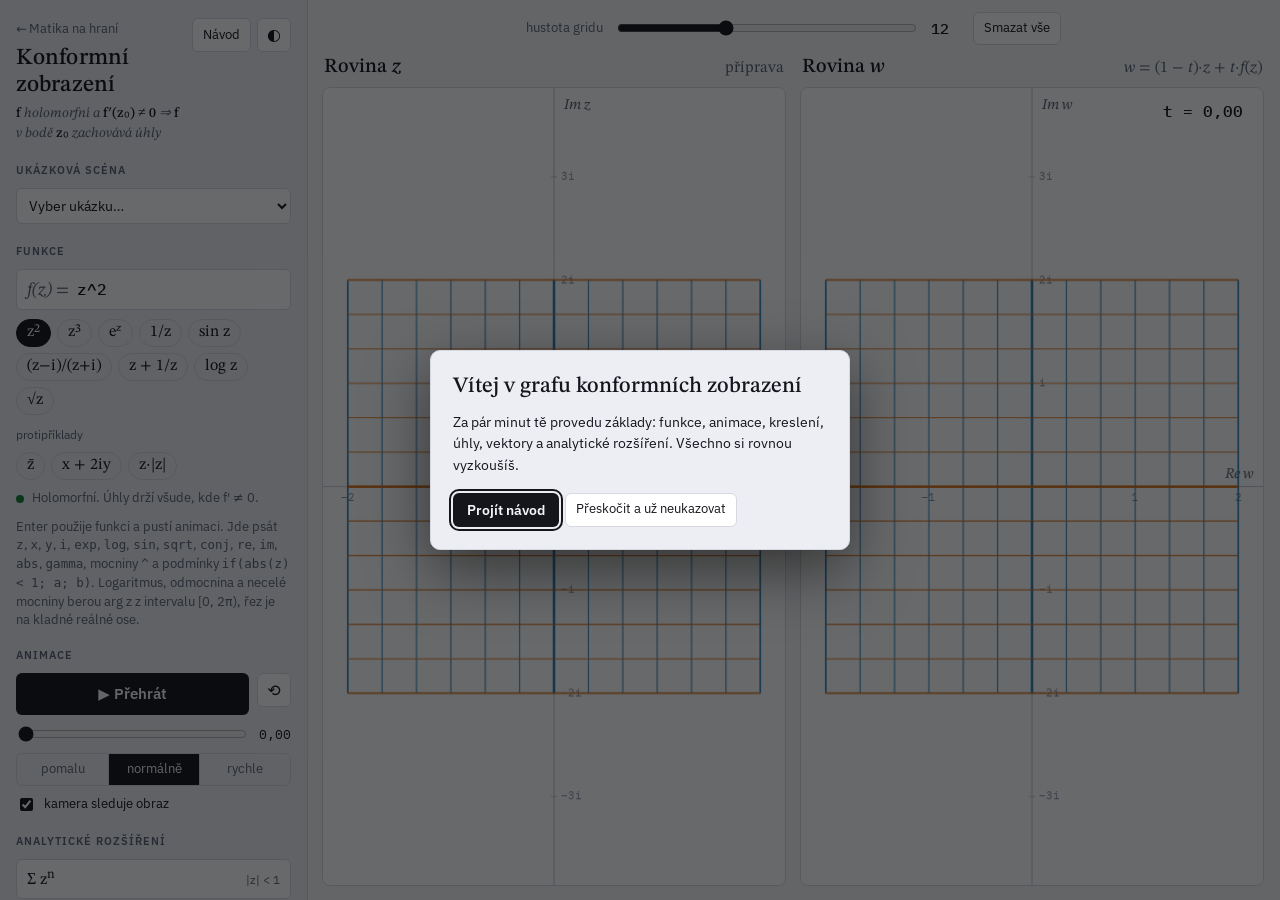
==== commit 76894082: "Konformní zobrazení: hranice konvergence a interaktivní návod Přerušovaná hranice oblasti, kde funkc" ====
--- a/konformni-zobrazeni/index.html
+++ b/konformni-zobrazeni/index.html
@@ -65,6 +65,37 @@
   background: var(--surface); border-right: 1px solid var(--hair);
 }
 .brand { display: flex; justify-content: space-between; align-items: flex-start; gap: 12px; }
+.brand-actions { display: flex; gap: 6px; flex: none; }
+
+/* návod */
+.tour-dim { position: fixed; inset: 0; width: 100%; height: 100%; z-index: 40; pointer-events: none; }
+.tour-shade { fill: rgba(4, 5, 8, 0.58); }
+.tour-ring { fill: none; stroke: var(--ink); stroke-width: 2; animation: tourPulse 1.6s ease-in-out infinite; }
+@keyframes tourPulse { 0%, 100% { stroke-opacity: 1; } 50% { stroke-opacity: 0.25; } }
+.tour-card {
+  position: fixed; z-index: 41; width: min(286px, calc(100vw - 24px)); padding: 16px 16px 14px;
+  background: var(--surface); color: var(--ink); border: 1px solid var(--ink); border-radius: 8px;
+  box-shadow: 0 12px 40px rgba(0, 0, 0, 0.45); display: flex; flex-direction: column; gap: 8px;
+}
+.tour-count { font: 500 12px var(--font-mono); color: var(--muted); }
+.tour-card h2 { margin: 0; font: 500 19px/1.25 var(--font-math); }
+.tour-card p { margin: 0; font-size: 13.5px; line-height: 1.5; }
+.tour-task { padding: 8px 10px; border-radius: 6px; background: var(--panel); border: 1px solid var(--hair); font-weight: 500; }
+.tour-task::before { content: "▸ "; color: var(--muted); }
+.tour-task.done { border-color: var(--good); }
+.tour-task.done::before { content: "✓ "; color: var(--good); }
+.tour-actions { display: flex; flex-wrap: wrap; gap: 6px; margin-top: 4px; }
+.tour-actions .play { flex: none; padding: 7px 14px; font-size: 14px; }
+.tour-end { margin-left: auto; }
+.tour-modal { position: fixed; inset: 0; z-index: 45; display: grid; place-items: center; padding: 16px; background: rgba(4, 5, 8, 0.6); }
+.tour-modal-card {
+  width: min(420px, 100%); padding: 22px; border-radius: 10px; background: var(--surface); border: 1px solid var(--hair);
+  box-shadow: 0 20px 60px rgba(0, 0, 0, 0.5); display: flex; flex-direction: column; gap: 12px;
+}
+.tour-modal-card h2 { margin: 0; font: 500 22px/1.2 var(--font-math); }
+.tour-modal-card p { margin: 0; font-size: 14px; line-height: 1.55; color: var(--ink); }
+@media (prefers-reduced-motion: reduce) { .tour-ring { animation: none; } }
+@media (max-width: 700px) { .tour-card { left: 12px !important; right: 12px; top: auto !important; bottom: 12px; width: auto; } }
 .back { display: inline-block; margin-bottom: 8px; font-size: 12.5px; color: var(--muted); text-decoration: none; }
 .back:hover { color: var(--ink); }
 .brand h1 { margin: 0; font: 500 23px/1.15 var(--font-math); letter-spacing: 0.005em; text-wrap: balance; }
@@ -193,7 +224,10 @@
         <h1>Konformní zobrazení</h1>
         <p class="thm"><b>f</b> holomorfní a <b>f′(z₀) ≠ 0</b> ⇒ <b>f</b> v bodě <b>z₀</b> zachovává úhly</p>
       </div>
-      <button id="themeBtn" class="icon-btn" type="button" title="Přepnout světlý a tmavý režim" aria-label="Přepnout světlý a tmavý režim">◐</button>
+      <div class="brand-actions">
+        <button id="tourBtn" class="btn" type="button" title="Krátký návod, který tě provede základy">Návod</button>
+        <button id="themeBtn" class="icon-btn" type="button" title="Přepnout světlý a tmavý režim" aria-label="Přepnout světlý a tmavý režim">◐</button>
+      </div>
     </header>
 
     <section>
@@ -297,6 +331,34 @@
       <div class="canvas-wrap"><canvas id="cR" aria-label="Rovina w, obraz pod funkcí"></canvas><div class="t-badge" id="tBadge">t = 0,00</div></div>
     </div>
   </main>
+</div>
+
+<!-- návod: ztmavení s okny na zvýrazněná místa, karta s krokem a uvítací okno -->
+<svg class="tour-dim" id="tourDim" hidden aria-hidden="true">
+  <defs><mask id="tourMask"><rect width="100%" height="100%" fill="white"/><g id="tourHoles"></g></mask></defs>
+  <rect class="tour-shade" width="100%" height="100%" mask="url(#tourMask)"/>
+  <g id="tourRings"></g>
+</svg>
+<div class="tour-card" id="tourCard" role="dialog" aria-labelledby="tourTitle" aria-live="polite" hidden>
+  <div class="tour-count" id="tourCount"></div>
+  <h2 id="tourTitle"></h2>
+  <p id="tourText"></p>
+  <p class="tour-task" id="tourTask"></p>
+  <div class="tour-actions">
+    <button class="play tour-next" id="tourNext" type="button">Další</button>
+    <button class="btn" id="tourSkip" type="button">Přeskočit krok</button>
+    <button class="btn tour-end" id="tourEnd" type="button">Ukončit návod</button>
+  </div>
+</div>
+<div class="tour-modal" id="tourWelcome" hidden>
+  <div class="tour-modal-card" role="dialog" aria-modal="true" aria-labelledby="welcomeTitle">
+    <h2 id="welcomeTitle"></h2>
+    <p id="welcomeText"></p>
+    <div class="tour-actions">
+      <button class="play" id="welcomeStart" type="button"></button>
+      <button class="btn" id="welcomeSkip" type="button"></button>
+    </div>
+  </div>
 </div>
 
 <script>
@@ -492,7 +554,7 @@
   fsrc: 'z^2',
   grid: { ...DEFAULT_GRID },
   curves: [], probes: [], inters: [], lines: [], lattice: null, history: [],
-  tol: 0.01, imgBox: null, holo: 'good',
+  tol: 0.01, tolBase: 0.01, tolFactor: 1, imgBox: null, holo: 'good',
   t: 0, u: 0, playing: false, dur: 2.6,
   tool: 'free', selected: null, sel: null, hover: null, showAngles: true, extIdx: null, ext: null,
   viewL: { cx: 0, cy: 0, s: 100 }, viewR: { cx: 0, cy: 0, s: 100 }, autoCam: true,
@@ -607,7 +669,8 @@
   for (let i = 0; i < L.fx.length; i += st) finitePush(xs, ys, L.fx[i], L.fy[i]);
   const b = quantBox(xs, ys, 0.02);
   const E = b ? Math.max(b.x1 - b.x0, b.y1 - b.y0) : edom();
-  state.tol = Math.max(E, 1e-9) / 350;
+  state.tolBase = Math.max(E, 1e-9) / 350;
+  state.tol = state.tolBase * state.tolFactor;
   // buňky šachovnice, přes které vede řez, se v obrazu nekreslí
   const { nu, nv, NV, fx, fy } = L, lim2 = (40 * state.tol) ** 2, bad = new Uint8Array(nu * nv);
   const far = (a, b) => (fx[b] - fx[a]) ** 2 + (fy[b] - fy[a]) ** 2 > lim2;
@@ -621,28 +684,44 @@
   L.bad = bad;
 }
 
-// vzorkuje cestu P(s), s ∈ [0, 1], a zjemňuje tam, kde se obraz rychle mění
-function samplePath(P, N0) {
-  const zs = [], fs = [], tol2 = state.tol * state.tol;
-  const p0 = P(0); let f0 = F(p0[0], p0[1]);
+// vzorkuje cestu P(s), s ∈ [0, 1] (funkcí G, jinak aktuální f) a zjemňuje tam, kde se obraz rychle mění nebo zatáčí;
+// obraz leží na lomené čáře s odchylkou pod čtvrt pixelu, takže se obrazy, které se mají krýt, opravdu kryjí
+function samplePath(P, N0, G) {
+  const ev = G ? (x, y) => G([x, y]) : F;
+  const zs = [], fs = [], tol2 = state.tol * state.tol, dev2 = (state.tol / 12) ** 2;
+  const p0 = P(0); let f0 = ev(p0[0], p0[1]);
   zs.push(p0[0], p0[1]); fs.push(f0[0], f0[1]);
   function rec(sa, fa, sb, fb, d) {
     const fin = isFinite(fa[0]) && isFinite(fa[1]) && isFinite(fb[0]) && isFinite(fb[1]);
     let jump = false;
-    if (fin) { const dx = fb[0] - fa[0], dy = fb[1] - fa[1], d2 = dx * dx + dy * dy; if (d2 <= tol2) return; jump = d2 > 256 * tol2; }
-    if (d >= 8 || zs.length > 24000) {
+    if (fin) {
+      const dx = fb[0] - fa[0], dy = fb[1] - fa[1], d2 = dx * dx + dy * dy;
+      if (d2 <= tol2) {
+        // krátký úsek ještě zjemnit, když jeho střed neleží na tětivě
+        if (d >= 10 || zs.length > 40000) return;
+        const sm = (sa + sb) / 2, pm = P(sm), fm = ev(pm[0], pm[1]);
+        const ex = fm[0] - (fa[0] + fb[0]) / 2, ey = fm[1] - (fa[1] + fb[1]) / 2;
+        if (!(ex * ex + ey * ey > dev2)) return;
+        rec(sa, fa, sm, fm, d + 1);
+        zs.push(pm[0], pm[1]); fs.push(fm[0], fm[1]);
+        rec(sm, fm, sb, fb, d + 1);
+        return;
+      }
+      jump = d2 > 256 * tol2;
+    }
+    if (d >= 10 || zs.length > 40000) {
       // ani po zjemnění se skok nezmenšil: řez (log, odmocnina), obraz se tu přeruší, vzor v rovině z ne
       if (jump) { const pm = P((sa + sb) / 2); zs.push(pm[0], pm[1]); fs.push(NaN, NaN); }
       return;
     }
     if (!fin && d >= 5) return;
-    const sm = (sa + sb) / 2, pm = P(sm), fm = F(pm[0], pm[1]);
+    const sm = (sa + sb) / 2, pm = P(sm), fm = ev(pm[0], pm[1]);
     rec(sa, fa, sm, fm, d + 1);
     zs.push(pm[0], pm[1]); fs.push(fm[0], fm[1]);
     rec(sm, fm, sb, fb, d + 1);
   }
   for (let k = 1; k <= N0; k++) {
-    const s0 = (k - 1) / N0, s1 = k / N0, p1 = P(s1), f1 = F(p1[0], p1[1]);
+    const s0 = (k - 1) / N0, s1 = k / N0, p1 = P(s1), f1 = ev(p1[0], p1[1]);
     rec(s0, f0, s1, f1, 0);
     zs.push(p1[0], p1[1]); fs.push(f1[0], f1[1]);
     f0 = f1;
@@ -768,6 +847,7 @@
     if (Math.abs(J[0] - J[3]) + Math.abs(J[1] + J[2]) <= 1e-5 * nrm + 1e-9) ok++;
   }
   const fr = tot ? ok / tot : 1, el = $('#holo'), partial = defined < 0.97 * all;
+  state.partial = partial;
   state.holo = fr >= 0.95 ? (partial ? 'warn' : 'good') : fr <= 0.05 ? 'bad' : 'warn';
   el.className = 'badge ' + state.holo;
   el.textContent = fr >= 0.95 ? (partial ? 'Holomorfní tam, kde je definovaná. Na zbytku oblasti definovaná není.' : 'Holomorfní. Úhly drží všude, kde f′ ≠ 0.')
@@ -775,17 +855,23 @@
     : 'Holomorfní jen na části oblasti.';
 }
 
-function computeImgBox() {
+// obdélník, kam padne obraz gridu, křivek a vektorů; fn = jiná funkce než aktuální (pro kameru při rozšíření)
+function imageBox(fn) {
   const xs = [], ys = [], L = state.lattice;
+  const at = (z, f, k) => { if (fn) { const w = fn([z[k], z[k + 1]]); finitePush(xs, ys, w[0], w[1]); } else finitePush(xs, ys, f[k], f[k + 1]); };
   const useLattice = state.grid.type !== 'none' || (!state.curves.length && !state.probes.length);
-  if (useLattice) { const st = Math.max(1, Math.floor(L.fx.length / 12000)); for (let i = 0; i < L.fx.length; i += st) finitePush(xs, ys, L.fx[i], L.fy[i]); }
-  for (const c of state.curves) { const st = 2 * Math.max(1, Math.floor(c.f.length / 4000)); for (let k = 0; k < c.f.length; k += st) finitePush(xs, ys, c.f[k], c.f[k + 1]); }
-  for (const pr of state.probes) finitePush(xs, ys, pr.fp[0], pr.fp[1]);
+  if (useLattice) {
+    const st = Math.max(1, Math.floor(L.fx.length / 12000));
+    for (let i = 0; i < L.fx.length; i += st) { if (fn) { const w = fn([L.zx[i], L.zy[i]]); finitePush(xs, ys, w[0], w[1]); } else finitePush(xs, ys, L.fx[i], L.fy[i]); }
+  }
+  for (const c of state.curves) { const st = 2 * Math.max(1, Math.floor(c.f.length / 4000)); for (let k = 0; k < c.f.length; k += st) at(c.z, c.f, k); }
+  for (const pr of state.probes) { const w = fn ? fn(pr.p) : pr.fp; finitePush(xs, ys, w[0], w[1]); }
   const g = state.grid, full = quantBox(xs, ys, 0), robust = quantBox(xs, ys, xs.length > 60 ? 0.015 : 0);
   // celý obraz, když je omezený; oříznutý jen když ho póly roztáhnou do nekonečna
   const ok = full && robust && full.x1 - full.x0 <= 2.5 * (robust.x1 - robust.x0) + 1e-9 && full.y1 - full.y0 <= 2.5 * (robust.y1 - robust.y0) + 1e-9;
-  state.imgBox = (ok ? full : robust) || { x0: g.x0, x1: g.x1, y0: g.y0, y1: g.y1 };
-}
+  return (ok ? full : robust) || { x0: g.x0, x1: g.x1, y0: g.y0, y1: g.y1 };
+}
+function computeImgBox() { state.imgBox = imageBox(null); }
 
 function recomputeAll() {
   finishExtension();
@@ -793,7 +879,7 @@
   for (const c of state.curves) computeCurve(c);
   computeIntersections();
   for (const pr of state.probes) fillFData(pr, [pr.a, pr.b]);
-  checkHolo(); computeImgBox(); requestDraw();
+  checkHolo(); computeEdge(); computeImgBox(); requestDraw();
 }
 
 // ---------- pohledy ----------
@@ -822,8 +908,25 @@
   if (!state.autoCam) return state.viewR;
   const a = leftAsRight();
   let b = state.imgBox ? fitView(state.imgBox, sizeR.w, sizeR.h) : a;
-  if (state.ext && state.ext.oldBox) b = blendView(fitView(state.ext.oldBox, sizeR.w, sizeR.h), b, state.ext.e);
+  const x = state.ext;
+  if (x && x.fromBox && x.toBox) b = blendView(fitView(x.fromBox, sizeR.w, sizeR.h), fitView(x.toBox, sizeR.w, sizeR.h), x.p);
   return blendView(a, b, state.t);
+}
+// Po přiblížení pravé roviny se obrazy přepočítají jemněji (až 8×), aby i zblízka zůstaly hladké a kryly se.
+// Počítá se až chvíli po posledním pohybu kolečkem nebo myší.
+let refineTimer = 0;
+function refineForView() {
+  clearTimeout(refineTimer);
+  refineTimer = setTimeout(() => {
+    if (state.ext || !state.imgBox) return;
+    const sFit = fitView(state.imgBox, sizeR.w, sizeR.h).s;
+    const want = state.autoCam ? 1 : Math.min(1, Math.max(1 / 8, sFit / state.viewR.s));
+    if (Math.abs(Math.log(want / state.tolFactor)) < Math.log(1.5)) return;
+    state.tolFactor = want; state.tol = state.tolBase * want;
+    computeLines();
+    for (const c of state.curves) computeCurve(c);
+    requestDraw();
+  }, 300);
 }
 function freezeRight() {
   if (state.autoCam) { state.viewR = rightView(); state.autoCam = false; $('#autoCam').checked = false; }
@@ -888,20 +991,17 @@
   ctx.textAlign = labRight ? 'right' : 'left'; ctx.textBaseline = 'top'; ctx.fillText('Im ' + plane, labRight ? tx - 10 : tx + 10, 10);
 }
 
-// projde body (z, f) pro dané t a přeruší čáru u nekonečna a velkých skoků (póly, řezy);
-// během rozšíření (f0, e) jde obraz z původních hodnot f0 do nových f; d0 říká, kde byla původní funkce
-// definovaná, a na hranici se čára přeruší, aby se body jedoucí odjinud nespojovaly
-function tracePath(ctx, z, f, t, ox, oy, s, brk2, f0, e, d0) {
+// projde body (z, f) pro dané t a přeruší čáru u nekonečna a velkých skoků (póly, řezy).
+// domain: v rovině z jen tam, kde je f definovaná; gr, e: během rozšíření jen body, ke kterým grid už dorostl
+function tracePath(ctx, z, f, t, ox, oy, s, brk2, domain, gr, e) {
   let pen = false, px = 0, py = 0;
   for (let k = 0; k < z.length; k += 2) {
-    if (d0 && k > 0 && d0[k >> 1] !== d0[(k >> 1) - 1]) pen = false;
+    if (gr && gr[k >> 1] > e) { pen = false; continue; }
     let x, y;
-    if (t === 0) { x = z[k]; y = z[k + 1]; }
-    else {
-      let fx = f[k], fy = f[k + 1];
-      if (f0) { fx = f0[k] + (fx - f0[k]) * e; fy = f0[k + 1] + (fy - f0[k + 1]) * e; }
-      x = z[k] + (fx - z[k]) * t; y = z[k + 1] + (fy - z[k + 1]) * t;
-    }
+    if (t === 0) {
+      if (domain && !(isFinite(f[k]) && isFinite(f[k + 1]))) { pen = false; continue; }
+      x = z[k]; y = z[k + 1];
+    } else { x = z[k] + (f[k] - z[k]) * t; y = z[k + 1] + (f[k + 1] - z[k + 1]) * t; }
     const X = ox + x * s, Y = oy - y * s;
     if (!(X > -1e5 && X < 1e5 && Y > -1e5 && Y < 1e5)) { pen = false; continue; }
     if (pen) { const dx = X - px, dy = Y - py; if (dx * dx + dy * dy > brk2) ctx.moveTo(X, Y); else ctx.lineTo(X, Y); }
@@ -913,20 +1013,19 @@
 const cellIdx = new Int32Array(4 * K);
 function drawChecker(ctx, t, ox, oy, s, brk2, ext) {
   const L = state.lattice, { NU, NV, nu, nv, zx, zy, fx, fy, sx, sy, ok } = L;
-  const f0x = ext && L.f0x, f0y = ext && L.f0y, e = ext ? ext.e : 1;
+  const cellG = ext && L.cellG, e = ext ? ext.e : 1;
   for (let i = 0; i < zx.length; i++) {
     let x, y;
-    if (t === 0) { x = zx[i]; y = zy[i]; }
-    else {
-      const ux = f0x ? f0x[i] + (fx[i] - f0x[i]) * e : fx[i], uy = f0y ? f0y[i] + (fy[i] - f0y[i]) * e : fy[i];
-      x = zx[i] + (ux - zx[i]) * t; y = zy[i] + (uy - zy[i]) * t;
-    }
+    if (t === 0) {
+      if (!(isFinite(fx[i]) && isFinite(fy[i]))) { ok[i] = 0; continue; }   // v rovině z jen tam, kde je f definovaná
+      x = zx[i]; y = zy[i];
+    } else { x = zx[i] + (fx[i] - zx[i]) * t; y = zy[i] + (fy[i] - zy[i]) * t; }
     const X = ox + x * s, Y = oy - y * s;
     if (X > -1e5 && X < 1e5 && Y > -1e5 && Y < 1e5) { sx[i] = X; sy[i] = Y; ok[i] = 1; } else ok[i] = 0;
   }
   ctx.beginPath();
   for (let ci = 0; ci < nu; ci++) for (let cj = 0; cj < nv; cj++) {
-    if ((ci + cj) & 1 || (t > 0 && L.bad[ci * nv + cj]) || (f0x && L.mixed[ci * nv + cj])) continue;
+    if ((ci + cj) & 1 || (t > 0 && L.bad[ci * nv + cj]) || (cellG && cellG[ci * nv + cj] > e)) continue;
     const i0 = ci * K, j0 = cj * K;
     let n = 0;
     for (let k = 0; k < K; k++) cellIdx[n++] = (i0 + k) * NV + j0;
@@ -978,7 +1077,8 @@
   ctx.fillStyle = pal.panel; ctx.fillRect(0, 0, W, H);
   drawAxes(ctx, sz, v, side === 'L' ? 'z' : 'w');
   ctx.lineJoin = 'round'; ctx.lineCap = 'butt';
-  const ext = side === 'R' ? state.ext : null, e = ext ? ext.e : 1;
+  // rozšíření: grid roste v obou rovinách zároveň, křivky v rovině z zůstávají celé
+  const ext = state.ext, e = ext ? ext.e : 1;
 
   if (state.grid.type !== 'none') {
     if (state.grid.checker) drawChecker(ctx, t, ox, oy, s, brk2, ext);
@@ -987,16 +1087,17 @@
     for (const fam of [0, 1]) for (const w of [0, 1, 2]) {
       ctx.beginPath();
       let any = false;
-      for (const L of state.lines) if (L.fam === fam && L.w === w) { tracePath(ctx, L.z, L.f, t, ox, oy, s, brk2, ext && L.f0, e, ext && L.d0); any = true; }
+      for (const L of state.lines) if (L.fam === fam && L.w === w) { tracePath(ctx, L.z, L.f, t, ox, oy, s, brk2, true, ext && L.gr, e); any = true; }
       if (!any) continue;
       ctx.strokeStyle = fam ? pal['v-line'] : pal['u-line']; ctx.lineWidth = widths[w]; ctx.stroke();
     }
     ctx.globalAlpha = 1;
     if (side === 'L' && state.sel === 'grid') drawGridSelection(ctx, ox, oy, s);
   }
+  drawEdge(ctx, t, ox, oy, s, brk2);
 
   for (const c of state.curves) {
-    ctx.beginPath(); tracePath(ctx, c.z, c.f, t, ox, oy, s, brk2, ext && c.f0, e, ext && c.d0);
+    ctx.beginPath(); tracePath(ctx, c.z, c.f, t, ox, oy, s, brk2, false, side === 'R' && ext && c.gr, e);
     ctx.lineCap = 'round';
     if (c === state.hover || c.id === state.sel) {
       ctx.globalAlpha = c === state.hover ? 0.35 : 0.2; ctx.strokeStyle = c === state.hover ? pal.bad : pal.ink;
@@ -1006,7 +1107,7 @@
   }
 
   // během rozšíření se úhly a vektory v obrazu schovají, ukážou se až na konci
-  if (state.showAngles && !ext) for (const it of state.inters) {
+  if (state.showAngles && !(ext && side === 'R')) for (const it of state.inters) {
     let P, a, b;
     if (side === 'L') { P = it.p; a = it.dA; b = it.dB; }
     else { P = [it.p[0] + (it.fp[0] - it.p[0]) * t, it.p[1] + (it.fp[1] - it.p[1]) * t]; a = pushVec(it, 0, it.dA, t); b = pushVec(it, 1, it.dB, t); }
@@ -1019,7 +1120,7 @@
     angleMark(ctx, X, Y, ta, d, 20, fmtDeg(shown * 180 / Math.PI), pal.ink);
   }
 
-  if (!ext) for (const pr of state.probes) drawProbe(ctx, sz, pr, t, side, ox, oy, s);
+  if (!(ext && side === 'R')) for (const pr of state.probes) drawProbe(ctx, sz, pr, t, side, ox, oy, s);
   if (side === 'L' && drag) drawPreview(ctx, ox, oy, s);
 }
 
@@ -1120,18 +1221,26 @@
     lastTs = now;
     state.u = Math.min(1, state.u + dt / state.dur);
     state.t = ease(state.u);
-    if (state.u >= 1) { state.playing = false; state.t = 1; }
+    if (state.u >= 1) { state.playing = false; state.t = 1; tourNote('playEnd'); }
     syncTransport();
   }
   if (state.ext) {
     const now = performance.now(), dt = Math.min(0.05, (now - lastTs) / 1000);
     lastTs = now;
-    state.ext.u = Math.min(1, state.ext.u + dt / state.dur);
-    state.ext.e = ease(state.ext.u);
+    const x = state.ext;
+    x.u = Math.min(1, x.u + dt / state.dur);
+    x.p = ease(x.u);
+    x.e = x.dir > 0 ? x.p : 1 - x.p;
   }
   drawPanel(ctxL, sizeL, state.viewL, 0, 'L');
   drawPanel(ctxR, sizeR, rightView(), state.t, 'R');
-  if (state.ext && state.ext.u >= 1) { finishExtension(); requestDraw(); }
+  if (state.ext && state.ext.u >= 1) {
+    const then = state.ext.thenSrc;
+    if (state.ext.dir > 0) tourNote('extDone');
+    finishExtension();
+    if (then) { $('#fn').value = then; applyFunction(then, false, true); }
+    requestDraw();
+  }
   updateInfo();
   if (state.playing || state.ext) requestDraw();
 }
@@ -1216,6 +1325,7 @@
   state.curves = h.curves; state.probes = h.probes; state.grid = h.grid;
   if (!findObj(state.sel)) state.sel = null;
   syncGridUI(); recomputeAll();
+  tourNote('undo');
 }
 function objectsChanged() {
   if (!findObj(state.sel)) state.sel = null;
@@ -1226,11 +1336,13 @@
   pushUndo();
   state.curves.push(makeCurve(d));
   objectsChanged();
+  tourNote('curve');
 }
 function addProbe(p, a, b) {
   pushUndo();
   const pr = makeProbe(p, a, b);
   state.probes.push(pr);
+  tourNote('probe');
   if (state.probes.length > 10) state.probes.shift();
   state.selected = pr.id; objectsChanged();
   return pr;
@@ -1265,6 +1377,7 @@
   markChips();
   if (!keepT) { pause(); setT(0); }
   recomputeAll(); syncExtUI();
+  tourNote('fn');
   return true;
 }
 
@@ -1359,6 +1472,7 @@
 function loadExtension(i) {
   const ex = EXTENSIONS[i];
   loadScene({ f: ex.f, grid: { ...state.grid, ...ex.region }, curves: ex.curves, probes: [], extIdx: i });
+  tourNote('extSel');
 }
 function syncExtUI() {
   let ex = EXTENSIONS[state.extIdx];
@@ -1372,44 +1486,218 @@
 function finishExtension() {
   if (!state.ext) return;
   state.ext = null;
-  for (const L of state.lines) L.f0 = L.d0 = null;
-  for (const c of state.curves) c.f0 = c.d0 = null;
-  if (state.lattice) state.lattice.f0x = state.lattice.f0y = state.lattice.mixed = null;
-}
-// Rozšířit: hotová část obrazu stojí, zbytek doteče ze svého místa v rovině z; druhý stisk vrátí původní funkci
+  for (const L of state.lines) L.gr = null;
+  for (const c of state.curves) c.gr = null;
+  if (state.lattice) state.lattice.gr = state.lattice.cellG = null;
+}
+
+// Jak daleko je bod od oblasti, kde je funkce dom definovaná: 0 uvnitř, 1 nejdál v gridu.
+// Rastr přes oblast gridu a přesná euklidovská vzdálenost (Felzenszwalb: dolní obálka parabol po řádcích, pak po sloupcích),
+// takže kruh konvergence dorůstá jako kruh.
+function edt1d(f, n, h) {
+  const d = new Float64Array(n), v = new Int32Array(n), zz = new Float64Array(n + 1);
+  let k = 0; v[0] = 0; zz[0] = -Infinity; zz[1] = Infinity;
+  const cut = (q, p) => ((f[q] + (q * h) ** 2) - (f[p] + (p * h) ** 2)) / (2 * h * (q - p));
+  for (let q = 1; q < n; q++) {
+    let s = cut(q, v[k]);
+    while (s <= zz[k]) { k--; s = cut(q, v[k]); }
+    k++; v[k] = q; zz[k] = s; zz[k + 1] = Infinity;
+  }
+  k = 0;
+  for (let q = 0; q < n; q++) { while (zz[k + 1] < q * h) k++; d[q] = (q * h - v[k] * h) ** 2 + f[v[k]]; }
+  return d;
+}
+function growthField(dom) {
+  const g = state.grid, RW = 240, RH = Math.max(40, Math.min(480, Math.round(RW * (g.y1 - g.y0) / (g.x1 - g.x0))));
+  const cw = (g.x1 - g.x0) / RW, ch = (g.y1 - g.y0) / RH, BIG = 1e20, INF = 1e9, D = new Float64Array(RW * RH);
+  let any = false;
+  for (let j = 0; j < RH; j++) for (let i = 0; i < RW; i++) {
+    const w = dom([g.x0 + (i + 0.5) * cw, g.y0 + (j + 0.5) * ch]), ok = isFinite(w[0]) && isFinite(w[1]);
+    D[j * RW + i] = ok ? 0 : BIG; any = any || ok;
+  }
+  if (any) {
+    const row = new Float64Array(RW), col = new Float64Array(RH);
+    for (let j = 0; j < RH; j++) { for (let i = 0; i < RW; i++) row[i] = D[j * RW + i]; const r = edt1d(row, RW, cw); for (let i = 0; i < RW; i++) D[j * RW + i] = r[i]; }
+    for (let i = 0; i < RW; i++) { for (let j = 0; j < RH; j++) col[j] = D[j * RW + i]; const c = edt1d(col, RH, ch); for (let j = 0; j < RH; j++) D[j * RW + i] = Math.sqrt(c[j]); }
+  } else D.fill(INF);
+  let max = 0;
+  for (let k = 0; k < D.length; k++) if (D[k] < INF / 2 && D[k] > max) max = D[k];
+  const at = (x, y) => {
+    const i = Math.min(RW - 1, Math.max(0, Math.floor((x - g.x0) / cw))), j = Math.min(RH - 1, Math.max(0, Math.floor((y - g.y0) / ch)));
+    const v = D[j * RW + i];
+    return v >= INF / 2 || !(max > 0) ? 1 : v / max;
+  };
+  return { at, D, RW, RH, cw, ch, x0: g.x0, y0: g.y0, max };
+}
+
+// ---------- přerušovaná hranice oblasti, kde funkce konverguje ----------
+// Pochodující čtverce přes uzly rastru (středy buněk). Hrany: 0 dole, 1 vpravo, 2 nahoře, 3 vlevo.
+const MS_CASES = [[], [[3, 0]], [[0, 1]], [[3, 1]], [[1, 2]], [[3, 0], [1, 2]], [[0, 2]], [[3, 2]],
+  [[2, 3]], [[0, 2]], [[0, 1], [2, 3]], [[1, 2]], [[3, 1]], [[0, 1]], [[3, 0]], []];
+// inside[k] říká, jestli je uzel uvnitř; point(a, b) dá bod hranice mezi uzly a, b. Vrací lomené čáry [[x, y], ...].
+function contourLines(RW, RH, inside, point) {
+  const segs = [], adj = new Map();
+  const add = (e, s) => { const l = adj.get(e); if (l) l.push(s); else adj.set(e, [s]); };
+  for (let j = 0; j < RH - 1; j++) for (let i = 0; i < RW - 1; i++) {
+    const k = j * RW + i;
+    const c = inside[k] | inside[k + 1] << 1 | inside[k + RW + 1] << 2 | inside[k + RW] << 3;
+    if (c === 0 || c === 15) continue;
+    const eid = [2 * k, 2 * (k + 1) + 1, 2 * (k + RW), 2 * k + 1];
+    for (const [a, b] of MS_CASES[c]) { const s = segs.length; segs.push([eid[a], eid[b]]); add(eid[a], s); add(eid[b], s); }
+  }
+  const used = new Uint8Array(segs.length), cache = new Map(), lines = [];
+  const pt = e => {
+    let p = cache.get(e);
+    if (!p) { const k = e >> 1, k2 = e & 1 ? k + RW : k + 1; p = point(k, k2); cache.set(e, p); }
+    return p;
+  };
+  const walk = (s, from) => {   // od úseku s pokračuje přes hranu, která není from
+    const out = [];
+    for (;;) {
+      used[s] = 1;
+      const [a, b] = segs[s], next = a === from ? b : a;
+      out.push(next);
+      const nb = (adj.get(next) || []).find(x => !used[x]);
+      if (nb === undefined) return out;
+      from = next; s = nb;
+    }
+  };
+  for (let s = 0; s < segs.length; s++) {
+    if (used[s]) continue;
+    const [a] = segs[s];
+    const fwd = walk(s, a), back = [];
+    const nb = (adj.get(a) || []).find(x => !used[x]);
+    if (nb !== undefined) back.push(...walk(nb, a).reverse());
+    lines.push([...back, a, ...fwd].map(pt));
+  }
+  return lines;
+}
+// bod uzlu rastru přes oblast gridu
+const nodeXY = (g, RW, RH, k) => {
+  const cw = (g.x1 - g.x0) / RW, ch = (g.y1 - g.y0) / RH;
+  return [g.x0 + (k % RW + 0.5) * cw, g.y0 + (Math.floor(k / RW) + 0.5) * ch];
+};
+// leží bod v oblasti gridu? (u polárního mezikruží)
+function inGridShape(x, y) {
+  const g = state.grid;
+  if (g.type !== 'polar') return x >= g.x0 && x <= g.x1 && y >= g.y0 && y <= g.y1;
+  const { cx, cy, R, r0 } = polarParams(g), r = Math.hypot(x - cx, y - cy);
+  return r <= R && r >= r0;
+}
+// lomené čáry v rovině z → úseky {z, f} s obrazem funkcí mapFn, mimo oblast gridu přerušené
+function edgePieces(lines, mapFn) {
+  const out = [];
+  for (const line of lines) {
+    let run = [];
+    const flush = () => {
+      if (run.length > 1) out.push(samplePath(s => {
+        const x = s * (run.length - 1), k = Math.min(run.length - 2, Math.floor(x)), a = x - k;
+        return [run[k][0] + a * (run[k + 1][0] - run[k][0]), run[k][1] + a * (run[k + 1][1] - run[k][1])];
+      }, run.length - 1, mapFn));
+      run = [];
+    };
+    for (const p of line) { if (inGridShape(p[0], p[1])) run.push(p); else flush(); }
+    flush();
+  }
+  return out;
+}
+// přesná hranice oblasti, kde je dom definovaná: rastr 240 uzlů napříč a bisekce na každé hraně
+function domainEdge(dom, mapFn) {
+  const g = state.grid, RW = 240, RH = Math.max(40, Math.min(480, Math.round(RW * (g.y1 - g.y0) / (g.x1 - g.x0))));
+  const ok = z => { const w = dom(z); return isFinite(w[0]) && isFinite(w[1]); };
+  const inside = new Uint8Array(RW * RH);
+  for (let k = 0; k < inside.length; k++) inside[k] = ok(nodeXY(g, RW, RH, k)) ? 1 : 0;
+  const lines = contourLines(RW, RH, inside, (a, b) => {
+    let p = nodeXY(g, RW, RH, a), q = nodeXY(g, RW, RH, b);
+    if (!inside[a]) [p, q] = [q, p];   // p uvnitř, q venku
+    for (let it = 0; it < 24; it++) {
+      const m = [(p[0] + q[0]) / 2, (p[1] + q[1]) / 2];
+      if (ok(m)) p = m; else q = m;
+    }
+    return p;
+  });
+  return edgePieces(lines, mapFn);
+}
+// hranice dorostlého gridu během rozšíření: vrstevnice vzdálenosti od oblasti konvergence
+function growthEdge(field, level, mapFn) {
+  const { D, RW, RH } = field, g = state.grid, inside = new Uint8Array(RW * RH);
+  for (let k = 0; k < inside.length; k++) inside[k] = D[k] <= level ? 1 : 0;
+  const lines = contourLines(RW, RH, inside, (a, b) => {
+    const p = nodeXY(g, RW, RH, a), q = nodeXY(g, RW, RH, b), da = D[a], db = D[b];
+    const u = Math.min(1, Math.max(0, (level - da) / (db - da || 1)));
+    return [p[0] + (q[0] - p[0]) * u, p[1] + (q[1] - p[1]) * u];
+  });
+  return edgePieces(lines, mapFn);
+}
+// obraz hranice: u příkladu rozšířenou funkcí (na hranici samotné původní funkce definovaná není), jinak aktuální
+function edgeMapFn() {
+  const ex = EXTENSIONS[state.extIdx];
+  if (ex && norm(state.fsrc) === norm(ex.f)) { try { return compile(ex.ext); } catch (e) { /* zůstane aktuální */ } }
+  return FN;
+}
+// hranice závisí jen na funkci a oblasti gridu, ne na hustotě, proto se pamatuje
+let edgeKey = '';
+function computeEdge() {
+  const g = state.grid, key = [state.fsrc, state.extIdx, g.type, g.x0, g.x1, g.y0, g.y1, g.r0, state.tolFactor].join('|');
+  if (!state.partial) { state.edge = null; edgeKey = ''; return; }
+  if (key === edgeKey && state.edge) return;
+  edgeKey = key;
+  state.edge = domainEdge(FN, edgeMapFn());
+}
+function currentEdge() {
+  const x = state.ext;
+  if (!x) return state.edge;
+  if (!(x.field.max > 0) || x.e <= 1e-3) return x.edge0;
+  if (x.edgeE !== x.e) { x.edgeE = x.e; x.edgeNow = x.e >= 0.999 ? [] : growthEdge(x.field, x.e * x.field.max, FN); }
+  return x.edgeNow;
+}
+function drawEdge(ctx, t, ox, oy, s, brk2) {
+  const pieces = currentEdge();
+  if (!pieces || !pieces.length) return;
+  ctx.save();
+  ctx.setLineDash([7, 6]); ctx.lineCap = 'butt'; ctx.globalAlpha = 0.9;
+  ctx.strokeStyle = pal.ink; ctx.lineWidth = 1.6;
+  ctx.beginPath();
+  for (const p of pieces) tracePath(ctx, p.z, p.f, t, ox, oy, s, brk2, false, null, 1);
+  ctx.stroke();
+  ctx.restore();
+}
+
+// Rozšíření jako růst: v rovině w je rovnou výsledek rozšířené funkce a grid v obou rovinách roste z oblasti, kde
+// původní funkce konverguje, do celé oblasti (dir = +1); zpět se stejně stáhne a pak se vrátí původní funkce (dir = −1)
+function startGrowth(dom, dir, fromBox, toBox, thenSrc) {
+  const field = growthField(dom), gf = field.at;
+  const val = (x, y) => { const w = dom([x, y]); return isFinite(w[0]) && isFinite(w[1]) ? 0 : Math.max(gf(x, y), 1e-4); };
+  const fill = z => { const a = new Float32Array(z.length / 2); for (let k = 0; k < z.length; k += 2) a[k >> 1] = val(z[k], z[k + 1]); return a; };
+  for (const L of state.lines) L.gr = fill(L.z);
+  for (const c of state.curves) c.gr = fill(c.z);
+  const Lt = state.lattice, n = Lt.zx.length;
+  Lt.gr = new Float32Array(n);
+  for (let i = 0; i < n; i++) Lt.gr[i] = val(Lt.zx[i], Lt.zy[i]);
+  // buňka šachovnice se ukáže, až grid doroste ke všem jejím bodům
+  Lt.cellG = new Float32Array(Lt.nu * Lt.nv);
+  for (let ci = 0; ci < Lt.nu; ci++) for (let cj = 0; cj < Lt.nv; cj++) {
+    let m = 0;
+    for (let a = 0; a <= K; a++) for (let b = 0; b <= K; b++) m = Math.max(m, Lt.gr[(ci * K + a) * Lt.NV + cj * K + b]);
+    Lt.cellG[ci * Lt.nv + cj] = m;
+  }
+  // hranice: na začátku přesná hranice oblasti konvergence, během růstu vrstevnice, na konci splyne s okrajem gridu
+  const edge0 = domainEdge(dom, FN);
+  state.ext = { u: 0, p: 0, e: dir > 0 ? 0 : 1, dir, fromBox, toBox, thenSrc, field, edge0, edgeE: -1, edgeNow: null };
+  lastTs = performance.now(); requestDraw();
+}
 function extend() {
   const ex = EXTENSIONS[state.extIdx];
   if (!ex) return;
-  if (norm(state.fsrc) === norm(ex.ext)) { $('#fn').value = ex.f; applyFunction(ex.f, false, true); return; }
-  const oldFN = FN, oldBox = state.imgBox && { ...state.imgBox }, t0 = state.t;
-  pause();
-  $('#fn').value = ex.ext;
-  applyFunction(ex.ext, false, true);
-  if (t0 === 0) { togglePlay(); return; }
-  const defined = w => isFinite(w[0]) && isFinite(w[1]);
-  const from = o => {
-    const z = o.z, f0 = new Float64Array(z.length), d0 = new Uint8Array(z.length / 2);
-    for (let k = 0; k < z.length; k += 2) {
-      const w = oldFN([z[k], z[k + 1]]), ok = defined(w);
-      f0[k] = ok ? w[0] : z[k]; f0[k + 1] = ok ? w[1] : z[k + 1]; d0[k >> 1] = ok;
-    }
-    o.f0 = f0; o.d0 = d0;
-  };
-  state.lines.forEach(from); state.curves.forEach(from);
-  const Lt = state.lattice, n = Lt.zx.length, d = new Uint8Array(n);
-  Lt.f0x = new Float64Array(n); Lt.f0y = new Float64Array(n); Lt.mixed = new Uint8Array(Lt.nu * Lt.nv);
-  for (let i = 0; i < n; i++) {
-    const w = oldFN([Lt.zx[i], Lt.zy[i]]), ok = defined(w);
-    Lt.f0x[i] = ok ? w[0] : Lt.zx[i]; Lt.f0y[i] = ok ? w[1] : Lt.zy[i]; d[i] = ok;
-  }
-  // buňky, které leží zčásti v původní oblasti a zčásti mimo ni, se během animace nekreslí
-  for (let ci = 0; ci < Lt.nu; ci++) for (let cj = 0; cj < Lt.nv; cj++) {
-    const first = d[ci * K * Lt.NV + cj * K];
-    for (let a = 0; a <= K && !Lt.mixed[ci * Lt.nv + cj]; a++) for (let b = 0; b <= K; b++)
-      if (d[(ci * K + a) * Lt.NV + cj * K + b] !== first) { Lt.mixed[ci * Lt.nv + cj] = 1; break; }
-  }
-  state.ext = { u: 0, e: 0, oldBox };
-  lastTs = performance.now(); requestDraw();
+  pause(); finishExtension();
+  const dom = compile(ex.f), fromBox = state.imgBox && { ...state.imgBox };
+  if (norm(state.fsrc) !== norm(ex.ext)) {
+    $('#fn').value = ex.ext;
+    applyFunction(ex.ext, false, true);
+    startGrowth(dom, +1, fromBox, state.imgBox && { ...state.imgBox }, null);
+  } else {
+    startGrowth(dom, -1, fromBox, imageBox(dom), ex.f);
+  }
 }
 
 // ---------- vstup myší na levé rovině ----------
@@ -1456,23 +1744,25 @@
   if (!o) return;
   if (!drag.pushed) { pushUndo(); drag.pushed = true; }
   removeObject(o); state.hover = null; objectsChanged();
+  tourNote('erase');
 }
 // posun vybraného objektu nebo roztažení gridu, přepočet nejvýš jednou za snímek
 let movePending = false;
 function applyMove() {
   movePending = false;
   if (!drag) return;
-  if (drag.kind === 'stretch') { if (drag.target) { Object.assign(state.grid, drag.target); syncGridUI(); recomputeAll(); } return; }
+  if (drag.kind === 'stretch') { if (drag.target) { Object.assign(state.grid, drag.target); syncGridUI(); recomputeAll(); tourNote('gridChange'); } return; }
   if (drag.kind !== 'move') return;
   const o = findObj(drag.id);
   if (!o) return;
   if (o.isGrid) {
     const g = drag.orig;
     Object.assign(state.grid, { x0: g.x0 + drag.dx, x1: g.x1 + drag.dx, y0: g.y0 + drag.dy, y1: g.y1 + drag.dy });
-    syncGridUI(); recomputeAll(); return;
+    syncGridUI(); recomputeAll(); tourNote('gridChange'); return;
   }
   if (o.kind) state.curves[state.curves.indexOf(o)] = shiftedCurve(drag.orig, drag.dx, drag.dy);
   else { o.p = [drag.orig.p[0] + drag.dx, drag.orig.p[1] + drag.dy]; fillFData(o, [o.a, o.b]); }
+  tourNote('objMove');
   objectsChanged();
 }
 
@@ -1578,18 +1868,18 @@
 let lastProbe = null;
 cL.addEventListener('dblclick', e => {
   const [X, Y] = evPos(e, cL);
-  if (state.tool === 'erase') { if (!hitObject(X, Y)) { fitLeft(); requestDraw(); } return; }
+  if (state.tool === 'erase') { if (!hitObject(X, Y)) { fitLeft(); requestDraw(); tourNote('viewReset'); } return; }
   // první klik dvojkliku s nástrojem Vektory vložil vektory navíc, ty se vrátí
   if (state.tool === 'probe' && lastProbe && performance.now() - lastProbe.time < 700 && state.probes.at(-1)?.id === lastProbe.id) undo();
   lastProbe = null;
   const o = hitObject(X, Y) || (inGrid(X, Y) || (state.sel === 'grid' && gridHandleAt(X, Y)) ? findObj('grid') : null);
-  if (!o) { fitLeft(); requestDraw(); return; }
+  if (!o) { fitLeft(); requestDraw(); tourNote('viewReset'); return; }
   state.sel = o.id === state.sel ? null : o.id;
   if (!o.kind && !o.isGrid) state.selected = o.id;
   cL.style.cursor = state.sel ? 'move' : TOOL_CURSOR[state.tool];
   requestDraw();
 });
-cR.addEventListener('dblclick', () => { state.autoCam = true; $('#autoCam').checked = true; requestDraw(); });
+cR.addEventListener('dblclick', () => { state.autoCam = true; $('#autoCam').checked = true; refineForView(); requestDraw(); tourNote('viewReset'); });
 
 function resample(pts, step) {
   const out = [pts[0].slice()];
@@ -1625,11 +1915,12 @@
   e.preventDefault();
   const v = getView(), [X, Y] = evPos(e, cv), w = toWorld(v, sz, X, Y);
   v.s *= Math.exp(-e.deltaY * 0.0015);
+  tourNote('zoom');
   v.cx = w[0] - (X - sz.w / 2) / v.s; v.cy = w[1] + (Y - sz.h / 2) / v.s;
   requestDraw();
 }
 cL.addEventListener('wheel', e => wheelZoom(e, cL, sizeL, () => state.viewL), { passive: false });
-cR.addEventListener('wheel', e => wheelZoom(e, cR, sizeR, () => { freezeRight(); return state.viewR; }), { passive: false });
+cR.addEventListener('wheel', e => { wheelZoom(e, cR, sizeR, () => { freezeRight(); return state.viewR; }); refineForView(); }, { passive: false });
 for (const cv of [cL, cR]) cv.addEventListener('contextmenu', e => e.preventDefault());
 
 let dragR = null;
@@ -1683,12 +1974,12 @@
 
 $('#play').addEventListener('click', togglePlay);
 $('#rewind').addEventListener('click', () => { pause(); setT(0); });
-$('#tSlider').addEventListener('input', e => { const v = +e.target.value; pause(); setT(v); });
+$('#tSlider').addEventListener('input', e => { const v = +e.target.value; pause(); setT(v); tourNote('tInput'); });
 document.querySelectorAll('#speed button').forEach(b => b.addEventListener('click', () => {
   document.querySelectorAll('#speed button').forEach(x => x.classList.toggle('on', x === b));
   state.dur = +b.dataset.d;
 }));
-$('#autoCam').addEventListener('change', e => { if (e.target.checked) state.autoCam = true; else freezeRight(); requestDraw(); });
+$('#autoCam').addEventListener('change', e => { if (e.target.checked) state.autoCam = true; else freezeRight(); refineForView(); requestDraw(); });
 
 const HINTS = {
   free: 'Táhni myší a kresli. Kde se křivky protnou, ukáže se úhel.',
@@ -1716,6 +2007,7 @@
 let densityPending = false;
 $('#density').addEventListener('input', e => {
   state.grid.n = +e.target.value; $('#densOut').textContent = e.target.value;
+  tourNote('gridChange');
   if (!densityPending) { densityPending = true; requestAnimationFrame(() => { densityPending = false; recomputeAll(); }); }
 });
 $('#checker').addEventListener('change', e => { state.grid.checker = e.target.checked; requestDraw(); });
@@ -1724,7 +2016,7 @@
   const g = { x0: num('gx0'), x1: num('gx1'), y0: num('gy0'), y1: num('gy1'), r0: num('gr0') || 0 };
   if ([g.x0, g.x1, g.y0, g.y1].every(isFinite) && g.x1 > g.x0 && g.y1 > g.y0) setGrid(g, false); else syncGridUI();
 });
-$('#fitBtn').addEventListener('click', () => { fitLeft(); state.autoCam = true; $('#autoCam').checked = true; requestDraw(); });
+$('#fitBtn').addEventListener('click', () => { fitLeft(); state.autoCam = true; $('#autoCam').checked = true; refineForView(); requestDraw(); });
 
 $('#themeBtn').addEventListener('click', () => {
   const root = document.documentElement, cur = root.dataset.theme || (matchMedia('(prefers-color-scheme: light)').matches ? 'light' : 'dark');
@@ -1750,6 +2042,152 @@
   else if (e.key === 'ArrowLeft' && tag !== 'INPUT') { pause(); setT(state.t - 0.05); }
 });
 
+// ---------- návod ----------
+// Interaktivní: každý krok zvýrazní místo, vysvětlí ho a počká, až to člověk udělá. Události hlásí tourNote(),
+// krok je hotový, když jeho podmínka platí oproti stavu z jeho začátku.
+const TOUR_KEY = 'konformni-navod-v1';
+const tourStats = {};
+function tourNote(name) { tourStats[name] = (tourStats[name] || 0) + 1; tourCheck(); }
+const more = (base, name) => (tourStats[name] || 0) > (base[name] || 0);
+const toolBtn = t => $(`#tools .tool[data-tool="${t}"]`);
+const TOUR = [
+  { title: 'Dvě roviny', info: true, targets: () => [$('#cL').parentElement, $('#cR').parentElement],
+    text: 'Vlevo je rovina z, tam si všechno připravíš. Vpravo je rovina w, kam se to přenese funkcí f. Vede mezi nimi cesta w = (1 − t)·z + t·f(z): při t = 0 jsou obě roviny stejné, při t = 1 vidíš f(z).' },
+  { title: 'Zadej funkci', targets: () => [$('#fnRow'), $('#chips')],
+    text: 'Funkci napíšeš do pole, nebo vybereš čip. Pole umí i x, y, i, exp, sin, log a mocniny.',
+    task: 'Klikni na čip eᶻ, nebo napiš vlastní funkci a stiskni Enter.', done: b => more(b, 'fn') },
+  { title: 'Pusť animaci', targets: () => [$('#play')],
+    text: 'Animace přenese grid z roviny z do roviny w.',
+    task: 'Klikni na ▶ Přehrát a počkej, až grid dojede.', done: b => more(b, 'playEnd') },
+  { title: 'Posuvník t', targets: () => [$('#tSlider').parentElement],
+    text: 'Pro každé t je w = (1 − t)·z + t·f(z) holomorfní, takže úhly drží v každém mezikroku.',
+    task: 'Potáhni posuvník a zastav se někde mezi 0 a 1.', done: b => more(b, 'tInput') },
+  { title: 'Nakresli křivku', targets: () => [$('#cL').parentElement], setup: () => setTool('free'),
+    text: 'Nástroj křivka je vybraný. Vpravo se hned ukáže obraz toho, co nakreslíš.',
+    task: 'Táhni myší v rovině z a nakresli křivku.', done: b => more(b, 'curve') },
+  { title: 'Úhel v průsečíku', targets: () => [$('#cL').parentElement, $('#cR').parentElement],
+    text: 'V průsečíku dvou křivek se ukáže úhel mezi jejich tečnami. Vlevo i vpravo vyjde stejně, holomorfní funkce úhly zachovává.',
+    task: 'Nakresli druhou křivku tak, aby tu první protnula.', done: () => state.inters.length > 0 },
+  { title: 'Vektory', targets: () => [toolBtn('probe'), $('#cL').parentElement],
+    text: 'Dvojice vektorů v bodě ukáže, co s okolím udělá derivace: otočí ho a natáhne, úhel mezi vektory zůstane.',
+    task: 'Vyber nástroj vektory, klikni do roviny z a pak táhni bodem nebo hroty.', done: b => more(b, 'probe') },
+  { title: 'Výběr dvojklikem', targets: () => [$('#cL').parentElement], setup: () => setTool('free'),
+    text: 'Dvojklik na křivku nebo vektory je vybere. Pak s nimi jde táhnout a dalším dvojklikem je pustíš. Delete vybraný objekt smaže.',
+    task: 'Dvojklikni na křivku a přetáhni ji jinam.', done: b => more(b, 'objMove') },
+  { title: 'Guma a Zpět', targets: () => [toolBtn('erase'), $('#undo')],
+    text: 'Guma smaže, na co klikneš. Tlačítko Zpět nebo Ctrl+Z vrátí každou změnu.',
+    task: 'Vyber gumu, smaž jednu křivku a pak ji vrať tlačítkem Zpět.', done: b => more(b, 'erase') && more(b, 'undo') },
+  { title: 'Grid', targets: () => [$('#cL').parentElement, $('#density').parentElement], setup: () => setTool('free'),
+    text: 'Dvojklik do gridu mimo křivky ho vybere: za úchyty ho roztáhneš, tažením uvnitř posuneš. Hustotu měníš posuvníkem nahoře.',
+    task: 'Roztáhni grid za úchyt, nebo změň jeho hustotu.', done: b => more(b, 'gridChange') },
+  { title: 'Pohled', targets: () => [$('#cL').parentElement, $('#cR').parentElement],
+    text: 'Kolečkem přibližuješ, pravým tlačítkem posouváš. Dvojklik mimo všechny objekty vrátí pohled roviny: v rovině w kamkoli, v rovině z mimo grid.',
+    task: 'Přibliž kolečkem rovinu w a pak do ní dvojklikni.', done: b => more(b, 'zoom') && more(b, 'viewReset') },
+  { title: 'Analytické rozšíření', targets: () => [$('#extList')],
+    text: 'Některé funkce jsou zadané jen na části roviny, třeba řada, která konverguje jen v kruhu. Grid je pak jen tam, kde funkce konverguje, a přerušovaná čára ukazuje hranici.',
+    task: 'Vyber příklad Σ zⁿ.', done: b => more(b, 'extSel') },
+  { title: 'Rozšířit', targets: () => [$('#extBtn')], setup: () => { pause(); if (state.t < 1) setT(1); },
+    text: 'Rozšíření je jen jedno, proto na původní obraz navazuje bez švu. Grid doroste přes hranici do celé oblasti a vpravo se rovnou ukáže výsledek.',
+    task: 'Klikni na Rozšířit a sleduj obě roviny.', done: b => more(b, 'extDone') },
+  { title: 'Hotovo', info: true, last: true, targets: () => [$('#tourBtn')],
+    text: 'To je všechno. Návod si kdykoli pustíš znovu tlačítkem Návod a klávesové zkratky najdeš dole v panelu.' },
+];
+let tour = null;   // { i, base, doneAt }
+const tourSeen = () => { try { return localStorage.getItem(TOUR_KEY) === 'hotovo'; } catch (e) { return false; } };
+const tourMarkSeen = () => { try { localStorage.setItem(TOUR_KEY, 'hotovo'); } catch (e) { /* bez úložiště se okno ukáže znovu */ } };
+
+function showWelcome(first) {
+  $('#welcomeTitle').textContent = first ? 'Vítej v grafu konformních zobrazení' : 'Návod';
+  $('#welcomeText').textContent = first
+    ? 'Za pár minut tě provedu základy: funkce, animace, kreslení, úhly, vektory a analytické rozšíření. Všechno si rovnou vyzkoušíš.'
+    : 'Provede tě základy krok za krokem. Začne v prázdné rovině, takže to, co máš teď nakreslené, zmizí.';
+  $('#welcomeStart').textContent = first ? 'Projít návod' : 'Začít';
+  $('#welcomeSkip').textContent = first ? 'Přeskočit a už neukazovat' : 'Zrušit';
+  $('#tourWelcome').hidden = false;
+  $('#welcomeStart').focus();
+}
+function startTour() {
+  $('#tourWelcome').hidden = true;
+  loadScene(SCENES[SCENES.length - 1]);
+  setTool('free');
+  $('.side').scrollTop = 0;
+  tour = { i: -1 };
+  $('#tourDim').removeAttribute('hidden'); $('#tourCard').hidden = false;   // SVG nemá vlastnost hidden, jen atribut
+  tourGo(0);
+  requestAnimationFrame(tourFollow);
+}
+function endTour() {
+  tour = null;
+  $('#tourDim').setAttribute('hidden', ''); $('#tourCard').hidden = true;
+  tourMarkSeen();
+}
+function tourGo(i) {
+  if (!tour) return;
+  if (i >= TOUR.length) { endTour(); return; }
+  const st = TOUR[i];
+  tour.i = i; tour.base = { ...tourStats }; tour.doneAt = 0;
+  if (st.setup) st.setup();
+  $('#tourCount').textContent = `${i + 1} / ${TOUR.length}`;
+  $('#tourTitle').textContent = st.title;
+  $('#tourText').textContent = st.text;
+  const task = $('#tourTask');
+  task.hidden = !st.task; task.textContent = st.task || ''; task.classList.remove('done');
+  $('#tourNext').hidden = !st.info; $('#tourNext').textContent = st.last ? 'Hotovo' : 'Další';
+  $('#tourSkip').hidden = !!st.info;
+  $('#tourEnd').hidden = !!st.last;
+  const first = st.targets().find(Boolean);
+  if (first && first.closest('.side')) first.scrollIntoView({ block: 'nearest' });
+  tourPlace();
+}
+// když je úkol splněný, odškrtne se a za chvíli jde další krok
+function tourCheck() {
+  if (!tour || tour.doneAt) return;
+  const st = TOUR[tour.i];
+  if (!st || !st.done || !st.done(tour.base)) return;
+  tour.doneAt = performance.now();
+  $('#tourTask').classList.add('done');
+  const i = tour.i;
+  setTimeout(() => { if (tour && tour.i === i) tourGo(i + 1); }, 1100);
+}
+function tourPlace() {
+  if (!tour) return;
+  const st = TOUR[tour.i], W = innerWidth, H = innerHeight;
+  const rects = st.targets().filter(Boolean).map(e => e.getBoundingClientRect()).filter(r => r.width > 0 && r.height > 0);
+  const ns = 'http://www.w3.org/2000/svg', holes = $('#tourHoles'), rings = $('#tourRings');
+  holes.textContent = ''; rings.textContent = '';
+  for (const r of rects) {
+    for (const [parent, cls] of [[holes, ''], [rings, 'tour-ring']]) {
+      const el = document.createElementNS(ns, 'rect');
+      el.setAttribute('x', r.left - 6); el.setAttribute('y', r.top - 6); el.setAttribute('width', r.width + 12); el.setAttribute('height', r.height + 12);
+      el.setAttribute('rx', 8); el.setAttribute('fill', 'black');
+      if (cls) el.setAttribute('class', cls);
+      parent.appendChild(el);
+    }
+  }
+  const card = $('#tourCard');
+  if (W <= 700) return;   // na telefonu je karta dole přes celou šířku
+  const cw = card.offsetWidth, ch = card.offsetHeight, r = rects[0];
+  let x = W / 2 - cw / 2, y = H / 2 - ch / 2;
+  if (r) {
+    if (r.left > cw + 20) { x = r.left - cw - 12; y = r.top; }           // vlevo od místa (u rovin přes panel s ovládáním)
+    else if (W - r.right > cw + 28) { x = r.right + 18; y = r.top; }    // vpravo (u ovládání přes rovinu z)
+    else if (H - r.bottom > ch + 28) { x = r.left; y = r.bottom + 18; }
+    else if (r.top > ch + 28) { x = r.left; y = r.top - ch - 18; }
+    else { x = r.left + 24; y = r.bottom - ch - 24; }
+  }
+  card.style.left = Math.min(W - cw - 12, Math.max(12, x)) + 'px';
+  card.style.top = Math.min(H - ch - 12, Math.max(12, y)) + 'px';
+}
+// karta a okna jdou za místem i při posouvání panelu nebo změně velikosti okna
+function tourFollow() { if (!tour) return; tourPlace(); requestAnimationFrame(tourFollow); }
+
+$('#tourBtn').addEventListener('click', () => showWelcome(false));
+$('#welcomeStart').addEventListener('click', startTour);
+$('#welcomeSkip').addEventListener('click', () => { $('#tourWelcome').hidden = true; if ($('#welcomeTitle').textContent !== 'Návod') tourMarkSeen(); });
+$('#tourNext').addEventListener('click', () => { if (tour) tourGo(tour.i + 1); });
+$('#tourSkip').addEventListener('click', () => { if (tour) tourGo(tour.i + 1); });
+$('#tourEnd').addEventListener('click', endTour);
+
 // ---------- start ----------
 function resizeAll() {
   dpr = window.devicePixelRatio || 1;
@@ -1768,6 +2206,7 @@
 loadScene(SCENES[SCENES.length - 1]);   // výchozí stav: prázdný grid
 syncTransport();
 if (document.fonts && document.fonts.ready) document.fonts.ready.then(requestDraw);
+if (!tourSeen()) showWelcome(true);   // při první návštěvě nabídne návod
 })();
 </script>
 </html>
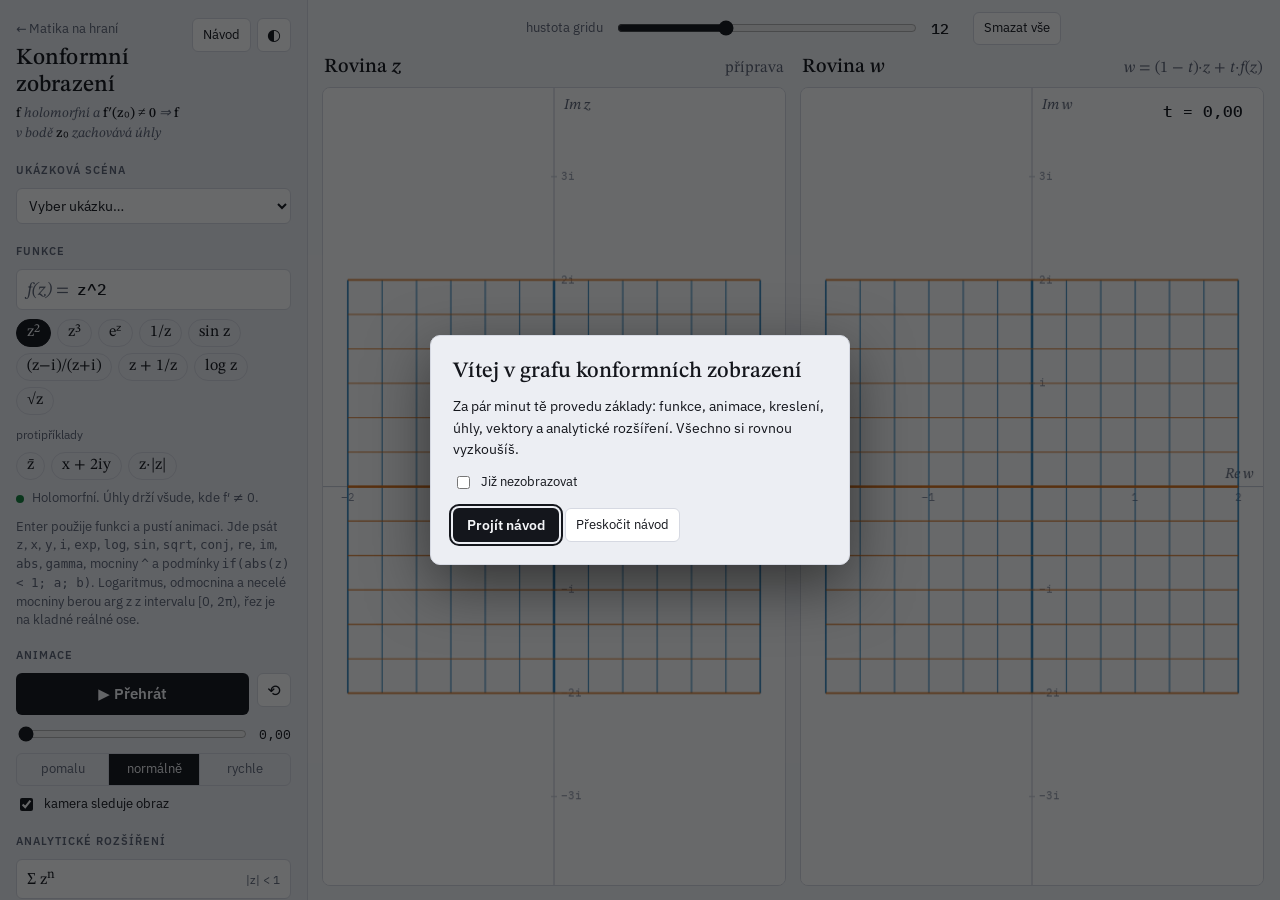
==== commit 764c87d9: "Návod: Předchozí, blokování klikání, animované přechody; výběr víc objektů přes Ctrl + klik Co-Autho" ====
--- a/konformni-zobrazeni/index.html
+++ b/konformni-zobrazeni/index.html
@@ -77,6 +77,8 @@
   background: var(--surface); color: var(--ink); border: 1px solid var(--ink); border-radius: 8px;
   box-shadow: 0 12px 40px rgba(0, 0, 0, 0.45); display: flex; flex-direction: column; gap: 8px;
 }
+.tour-card > * { transition: opacity 0.16s; }
+.tour-card.swap > * { opacity: 0.25; }
 .tour-count { font: 500 12px var(--font-mono); color: var(--muted); }
 .tour-card h2 { margin: 0; font: 500 19px/1.25 var(--font-math); }
 .tour-card p { margin: 0; font-size: 13.5px; line-height: 1.5; }
@@ -282,7 +284,7 @@
         </div>
       </div>
       <p class="hint" id="toolHint"></p>
-      <p class="hint">Dvojklik na křivku, vektory nebo grid je vybere a pak s nimi jde táhnout, grid i roztahovat za úchyty. Dalším dvojklikem je pustíš, Delete smaže vybranou křivku nebo vektory. Dvojklik mimo všechno vrátí pohled roviny.</p>
+      <p class="hint">Dvojklik na křivku, vektory nebo grid je vybere a pak s nimi jde táhnout, grid i roztahovat za úchyty. Ctrl a klik přidá do výběru další objekt. Výběr zruší klik mimo objekty nebo Esc, Delete vybrané smaže. Dvojklik mimo všechno vrátí pohled roviny.</p>
       <div class="row">
         <button class="btn" id="undo" type="button" title="Ctrl+Z">Zpět</button>
         <button class="btn" id="clearCurves" type="button">Smazat křivky</button>
@@ -313,7 +315,7 @@
 
     <section class="keys">
       <span class="eyebrow">Klávesy a myš</span>
-      <div><kbd>Mezerník</kbd> přehrát a pauza · <kbd>R</kbd> zpět na t = 0 · <kbd>←</kbd> <kbd>→</kbd> krok v t · <kbd>Ctrl+Z</kbd> zpět · dvojklik vybere a pustí objekt, mimo objekty vrátí pohled · <kbd>Delete</kbd> smaže vybraný · <kbd>Esc</kbd> zruší výběr · kolečko přibližuje · pravým tlačítkem posun</div>
+      <div><kbd>Mezerník</kbd> přehrát a pauza · <kbd>R</kbd> zpět na t = 0 · <kbd>←</kbd> <kbd>→</kbd> krok v t · <kbd>Ctrl+Z</kbd> zpět · dvojklik vybere a pustí objekt, mimo objekty vrátí pohled · <kbd>Ctrl</kbd> + klik přidá do výběru · klik mimo nebo <kbd>Esc</kbd> zruší výběr · <kbd>Delete</kbd> smaže vybrané · kolečko přibližuje · pravým tlačítkem posun</div>
     </section>
   </aside>
 
@@ -345,6 +347,7 @@
   <p id="tourText"></p>
   <p class="tour-task" id="tourTask"></p>
   <div class="tour-actions">
+    <button class="btn" id="tourPrev" type="button">← Předchozí</button>
     <button class="play tour-next" id="tourNext" type="button">Další</button>
     <button class="btn" id="tourSkip" type="button">Přeskočit krok</button>
     <button class="btn tour-end" id="tourEnd" type="button">Ukončit návod</button>
@@ -354,6 +357,7 @@
   <div class="tour-modal-card" role="dialog" aria-modal="true" aria-labelledby="welcomeTitle">
     <h2 id="welcomeTitle"></h2>
     <p id="welcomeText"></p>
+    <label class="check" id="welcomeNeverRow"><input type="checkbox" id="welcomeNever"> Již nezobrazovat</label>
     <div class="tour-actions">
       <button class="play" id="welcomeStart" type="button"></button>
       <button class="btn" id="welcomeSkip" type="button"></button>
@@ -549,14 +553,14 @@
 const DEFAULT_GRID = { type: 'cart', x0: -2, x1: 2, y0: -2, y1: 2, r0: 0, n: 12, checker: false };
 let FN = compile('z^2');
 const F = (x, y) => FN([x, y]);
-// selected = vektory v panelu s údaji, sel = objekt vybraný dvojklikem, hover = objekt pod gumou
+// selected = vektory v panelu s údaji, sel = id vybraných objektů (dvojklik, Ctrl + klik), hover = objekt pod gumou
 const state = {
   fsrc: 'z^2',
   grid: { ...DEFAULT_GRID },
   curves: [], probes: [], inters: [], lines: [], lattice: null, history: [],
   tol: 0.01, tolBase: 0.01, tolFactor: 1, imgBox: null, holo: 'good',
   t: 0, u: 0, playing: false, dur: 2.6,
-  tool: 'free', selected: null, sel: null, hover: null, showAngles: true, extIdx: null, ext: null,
+  tool: 'free', selected: null, sel: new Set(), hover: null, showAngles: true, extIdx: null, ext: null,
   viewL: { cx: 0, cy: 0, s: 100 }, viewR: { cx: 0, cy: 0, s: 100 }, autoCam: true,
 };
 let nextId = 1, colorCounter = 0;
@@ -1092,14 +1096,14 @@
       ctx.strokeStyle = fam ? pal['v-line'] : pal['u-line']; ctx.lineWidth = widths[w]; ctx.stroke();
     }
     ctx.globalAlpha = 1;
-    if (side === 'L' && state.sel === 'grid') drawGridSelection(ctx, ox, oy, s);
+    if (side === 'L' && gridSelected()) drawGridSelection(ctx, ox, oy, s);
   }
   drawEdge(ctx, t, ox, oy, s, brk2);
 
   for (const c of state.curves) {
     ctx.beginPath(); tracePath(ctx, c.z, c.f, t, ox, oy, s, brk2, false, side === 'R' && ext && c.gr, e);
     ctx.lineCap = 'round';
-    if (c === state.hover || c.id === state.sel) {
+    if (c === state.hover || state.sel.has(c.id)) {
       ctx.globalAlpha = c === state.hover ? 0.35 : 0.2; ctx.strokeStyle = c === state.hover ? pal.bad : pal.ink;
       ctx.lineWidth = 12; ctx.stroke(); ctx.globalAlpha = 1;
     }
@@ -1168,7 +1172,7 @@
     }
   }
   if (!isFinite(A[0] + A[1] + B[0] + B[1])) return;
-  if (pr === state.hover || pr.id === state.sel) {
+  if (pr === state.hover || state.sel.has(pr.id)) {
     ctx.globalAlpha = pr === state.hover ? 0.3 : 0.14; ctx.fillStyle = pr === state.hover ? pal.bad : pal.ink;
     ctx.beginPath(); ctx.arc(X, Y, Math.max(Math.hypot(A[0], A[1]), Math.hypot(B[0], B[1])) + 10, 0, 2 * Math.PI); ctx.fill();
     ctx.globalAlpha = 1;
@@ -1313,6 +1317,9 @@
 const GRID = { id: 'grid', isGrid: true };
 const findObj = id => id == null ? null : id === 'grid' ? (state.grid.type !== 'none' ? GRID : null)
   : state.curves.find(c => c.id === id) || state.probes.find(p => p.id === id) || null;
+const selObjs = () => [...state.sel].map(findObj).filter(Boolean);
+function pruneSel() { for (const id of [...state.sel]) if (!findObj(id)) state.sel.delete(id); }
+const gridSelected = () => state.sel.has('grid') && !!findObj('grid');
 
 // Zpět: před každou změnou objektů se uloží jejich stav
 function pushUndo() {
@@ -1323,12 +1330,12 @@
   const h = state.history.pop();
   if (!h) return;
   state.curves = h.curves; state.probes = h.probes; state.grid = h.grid;
-  if (!findObj(state.sel)) state.sel = null;
+  pruneSel();
   syncGridUI(); recomputeAll();
   tourNote('undo');
 }
 function objectsChanged() {
-  if (!findObj(state.sel)) state.sel = null;
+  pruneSel();
   if (!state.probes.some(p => p.id === state.selected)) state.selected = null;
   computeIntersections(); computeImgBox(); requestDraw();
 }
@@ -1351,11 +1358,12 @@
   state.curves = state.curves.filter(c => c !== o);
   state.probes = state.probes.filter(p => p !== o);
 }
+// Delete smaže všechny vybrané křivky a vektory (grid ne); bez výběru vektory z panelu s údaji
 function deleteSelected() {
-  if (state.sel === 'grid') return;
-  const o = findObj(state.sel) || findObj(state.selected);
-  if (!o) return;
-  pushUndo(); removeObject(o); objectsChanged();
+  const objs = selObjs().filter(o => !o.isGrid);
+  const list = objs.length ? objs : state.sel.size ? [] : [findObj(state.selected)].filter(Boolean);
+  if (!list.length) return;
+  pushUndo(); list.forEach(removeObject); objectsChanged();
 }
 function resetAll() {
   pushUndo(); pause();
@@ -1436,7 +1444,7 @@
   colorCounter = 0;
   state.curves = sc.curves.map(makeCurve);
   state.probes = (sc.probes || []).map(p => p.deg ? makeProbe(p.p, pol(p.len, p.deg[0]), pol(p.len, p.deg[1])) : makeProbe(p.p, p.a, p.b));
-  state.history = []; state.sel = null; state.selected = state.probes[0]?.id ?? null;
+  state.history = []; state.sel = new Set(); state.selected = state.probes[0]?.id ?? null;
   state.extIdx = sc.extIdx ?? null;
   syncGridUI(); markChips();
   fitLeft(); recomputeAll(); syncExtUI();
@@ -1753,18 +1761,30 @@
   if (!drag) return;
   if (drag.kind === 'stretch') { if (drag.target) { Object.assign(state.grid, drag.target); syncGridUI(); recomputeAll(); tourNote('gridChange'); } return; }
   if (drag.kind !== 'move') return;
-  const o = findObj(drag.id);
-  if (!o) return;
-  if (o.isGrid) {
-    const g = drag.orig;
-    Object.assign(state.grid, { x0: g.x0 + drag.dx, x1: g.x1 + drag.dx, y0: g.y0 + drag.dy, y1: g.y1 + drag.dy });
-    syncGridUI(); recomputeAll(); tourNote('gridChange'); return;
-  }
-  if (o.kind) state.curves[state.curves.indexOf(o)] = shiftedCurve(drag.orig, drag.dx, drag.dy);
-  else { o.p = [drag.orig.p[0] + drag.dx, drag.orig.p[1] + drag.dy]; fillFData(o, [o.a, o.b]); }
-  tourNote('objMove');
-  objectsChanged();
-}
+  let gridMoved = false, objMoved = false;
+  for (const it of drag.items) {
+    const o = findObj(it.id);
+    if (!o) continue;
+    if (o.isGrid) {
+      const g = it.orig;
+      Object.assign(state.grid, { x0: g.x0 + drag.dx, x1: g.x1 + drag.dx, y0: g.y0 + drag.dy, y1: g.y1 + drag.dy });
+      gridMoved = true;
+    } else {
+      if (o.kind) state.curves[state.curves.indexOf(o)] = shiftedCurve(it.orig, drag.dx, drag.dy);
+      else { o.p = [it.orig.p[0] + drag.dx, it.orig.p[1] + drag.dy]; fillFData(o, [o.a, o.b]); }
+      objMoved = true;
+    }
+  }
+  if (gridMoved) { syncGridUI(); recomputeAll(); tourNote('gridChange'); } else objectsChanged();
+  if (objMoved) tourNote('objMove');
+}
+// vybraný objekt pod kurzorem (vektory a křivky mají přednost před plochou gridu)
+function selectedAt(X, Y) {
+  const objs = selObjs();
+  return objs.find(o => !o.isGrid && nearObject(o, X, Y)) || objs.find(o => o.isGrid && nearObject(o, X, Y)) || null;
+}
+// objekt pod kurzorem pro výběr: vektory, křivky, jinak plocha gridu
+const pickAt = (X, Y) => hitObject(X, Y) || (inGrid(X, Y) || (gridSelected() && gridHandleAt(X, Y)) ? findObj('grid') : null);
 
 cL.addEventListener('pointerdown', e => {
   const [X, Y] = evPos(e, cL), w = toWorld(state.viewL, sizeL, X, Y);
@@ -1774,12 +1794,28 @@
   }
   if (e.button !== 0) return;
   if (state.tool === 'erase') { drag = { kind: 'erase', pushed: false }; eraseAt(X, Y); return; }
-  const sel = findObj(state.sel);
-  const handle = sel && sel.isGrid && gridHandleAt(X, Y);
+  // Ctrl + klik přidá objekt do výběru, nebo ho z výběru odebere
+  if (e.ctrlKey || e.metaKey) {
+    const o = pickAt(X, Y);
+    if (o) {
+      if (state.sel.has(o.id)) state.sel.delete(o.id);
+      else { state.sel.add(o.id); if (!o.kind && !o.isGrid) state.selected = o.id; }
+      tourNote('select'); requestDraw();
+    }
+    drag = { kind: 'none' }; return;
+  }
+  const handle = gridSelected() && gridHandleAt(X, Y);
   if (handle) { drag = { kind: 'stretch', k: handle, orig: { ...state.grid }, pushed: false }; return; }
-  if (sel && nearObject(sel, X, Y)) {
-    drag = { kind: 'move', id: sel.id, orig: sel.isGrid ? { ...state.grid } : sel.kind ? sel : { p: [...sel.p] }, w0: w, dx: 0, dy: 0, pushed: false };
+  // tah za kterýkoli vybraný objekt posune celý výběr
+  if (selectedAt(X, Y)) {
+    const items = selObjs().map(o => ({ id: o.id, orig: o.isGrid ? { ...state.grid } : o.kind ? o : { p: [...o.p] } }));
+    drag = { kind: 'move', items, w0: w, dx: 0, dy: 0, pushed: false };
     cL.style.cursor = 'grabbing'; return;
+  }
+  // klik mimo vybrané objekty výběr zruší; s nástrojem Vektory tenhle klik nové vektory nepřidá
+  if (state.sel.size) {
+    state.sel.clear(); requestDraw();
+    if (state.tool === 'probe') { drag = { kind: 'none' }; return; }
   }
   const hit = hitProbe(X, Y);
   if (hit) { state.selected = hit.probe.id; drag = { kind: 'probe', part: hit.part, probe: hit.probe, pushed: false }; cL.style.cursor = 'grabbing'; requestDraw(); return; }
@@ -1805,8 +1841,8 @@
       if (o !== state.hover) { state.hover = o; requestDraw(); }
       cL.style.cursor = o ? 'pointer' : TOOL_CURSOR.erase;
     } else {
-      const sel = findObj(state.sel), handle = sel && sel.isGrid && gridHandleAt(X, Y);
-      cL.style.cursor = handle ? HANDLE_CURSOR[handle] : sel && nearObject(sel, X, Y) ? 'move' : hitProbe(X, Y) ? 'grab' : TOOL_CURSOR[state.tool];
+      const handle = gridSelected() && gridHandleAt(X, Y);
+      cL.style.cursor = handle ? HANDLE_CURSOR[handle] : selectedAt(X, Y) ? 'move' : hitProbe(X, Y) ? 'grab' : TOOL_CURSOR[state.tool];
     }
     return;
   }
@@ -1864,19 +1900,21 @@
 cL.addEventListener('pointerleave', () => { if (state.hover) { state.hover = null; requestDraw(); } });
 
 // dvojklik vybere křivku, vektory nebo grid (pak se dají táhnout), další dvojklik na ně je pustí;
-// dvojklik mimo všechno vrátí pohled roviny
+// dvojklik mimo všechno vrátí pohled roviny; s Ctrl se výběr skládá jednotlivými kliky, dvojklik se pak nepočítá
 let lastProbe = null;
 cL.addEventListener('dblclick', e => {
+  if (e.ctrlKey || e.metaKey) return;
   const [X, Y] = evPos(e, cL);
   if (state.tool === 'erase') { if (!hitObject(X, Y)) { fitLeft(); requestDraw(); tourNote('viewReset'); } return; }
   // první klik dvojkliku s nástrojem Vektory vložil vektory navíc, ty se vrátí
   if (state.tool === 'probe' && lastProbe && performance.now() - lastProbe.time < 700 && state.probes.at(-1)?.id === lastProbe.id) undo();
   lastProbe = null;
-  const o = hitObject(X, Y) || (inGrid(X, Y) || (state.sel === 'grid' && gridHandleAt(X, Y)) ? findObj('grid') : null);
+  const o = pickAt(X, Y);
   if (!o) { fitLeft(); requestDraw(); tourNote('viewReset'); return; }
-  state.sel = o.id === state.sel ? null : o.id;
-  if (!o.kind && !o.isGrid) state.selected = o.id;
-  cL.style.cursor = state.sel ? 'move' : TOOL_CURSOR[state.tool];
+  if (state.sel.has(o.id)) state.sel.delete(o.id);
+  else { state.sel.clear(); state.sel.add(o.id); if (!o.kind && !o.isGrid) state.selected = o.id; }
+  tourNote('select');
+  cL.style.cursor = state.sel.has(o.id) ? 'move' : TOOL_CURSOR[state.tool];
   requestDraw();
 });
 cR.addEventListener('dblclick', () => { state.autoCam = true; $('#autoCam').checked = true; refineForView(); requestDraw(); tourNote('viewReset'); });
@@ -2037,7 +2075,7 @@
   else if (e.key === 'r' || e.key === 'R') { if (e.ctrlKey || e.metaKey) return; pause(); setT(0); }
   else if ((e.ctrlKey || e.metaKey) && e.key.toLowerCase() === 'z') { e.preventDefault(); undo(); }
   else if (e.key === 'Delete' || e.key === 'Backspace') { e.preventDefault(); deleteSelected(); }
-  else if (e.key === 'Escape') { state.sel = null; requestDraw(); }
+  else if (e.key === 'Escape') { state.sel.clear(); requestDraw(); }
   else if (e.key === 'ArrowRight' && tag !== 'INPUT') { pause(); setT(state.t + 0.05); }
   else if (e.key === 'ArrowLeft' && tag !== 'INPUT') { pause(); setT(state.t - 0.05); }
 });
@@ -2072,9 +2110,9 @@
     text: 'Dvojice vektorů v bodě ukáže, co s okolím udělá derivace: otočí ho a natáhne, úhel mezi vektory zůstane.',
     task: 'Vyber nástroj vektory, klikni do roviny z a pak táhni bodem nebo hroty.', done: b => more(b, 'probe') },
   { title: 'Výběr dvojklikem', targets: () => [$('#cL').parentElement], setup: () => setTool('free'),
-    text: 'Dvojklik na křivku nebo vektory je vybere. Pak s nimi jde táhnout a dalším dvojklikem je pustíš. Delete vybraný objekt smaže.',
+    text: 'Dvojklik na křivku nebo vektory je vybere a pak s nimi jde táhnout. Ctrl a klik přidá do výběru další objekt, klik mimo objekty nebo Esc výběr zruší a Delete vybrané smaže.',
     task: 'Dvojklikni na křivku a přetáhni ji jinam.', done: b => more(b, 'objMove') },
-  { title: 'Guma a Zpět', targets: () => [toolBtn('erase'), $('#undo')],
+  { title: 'Guma a Zpět', targets: () => [toolBtn('erase'), $('#undo'), $('#cL').parentElement],
     text: 'Guma smaže, na co klikneš. Tlačítko Zpět nebo Ctrl+Z vrátí každou změnu.',
     task: 'Vyber gumu, smaž jednu křivku a pak ji vrať tlačítkem Zpět.', done: b => more(b, 'erase') && more(b, 'undo') },
   { title: 'Grid', targets: () => [$('#cL').parentElement, $('#density').parentElement], setup: () => setTool('free'),
@@ -2102,7 +2140,8 @@
     ? 'Za pár minut tě provedu základy: funkce, animace, kreslení, úhly, vektory a analytické rozšíření. Všechno si rovnou vyzkoušíš.'
     : 'Provede tě základy krok za krokem. Začne v prázdné rovině, takže to, co máš teď nakreslené, zmizí.';
   $('#welcomeStart').textContent = first ? 'Projít návod' : 'Začít';
-  $('#welcomeSkip').textContent = first ? 'Přeskočit a už neukazovat' : 'Zrušit';
+  $('#welcomeSkip').textContent = first ? 'Přeskočit návod' : 'Zrušit';
+  $('#welcomeNeverRow').hidden = !first; $('#welcomeNever').checked = false;
   $('#tourWelcome').hidden = false;
   $('#welcomeStart').focus();
 }
@@ -2112,6 +2151,7 @@
   setTool('free');
   $('.side').scrollTop = 0;
   tour = { i: -1 };
+  tourResetAnim();
   $('#tourDim').removeAttribute('hidden'); $('#tourCard').hidden = false;   // SVG nemá vlastnost hidden, jen atribut
   tourGo(0);
   requestAnimationFrame(tourFollow);
@@ -2127,16 +2167,20 @@
   const st = TOUR[i];
   tour.i = i; tour.base = { ...tourStats }; tour.doneAt = 0;
   if (st.setup) st.setup();
+  // obsah karty se při výměně na okamžik ztlumí, karta mezitím dojíždí na nové místo
+  const cardEl = $('#tourCard');
+  cardEl.classList.add('swap'); setTimeout(() => cardEl.classList.remove('swap'), 160);
   $('#tourCount').textContent = `${i + 1} / ${TOUR.length}`;
   $('#tourTitle').textContent = st.title;
   $('#tourText').textContent = st.text;
   const task = $('#tourTask');
   task.hidden = !st.task; task.textContent = st.task || ''; task.classList.remove('done');
+  $('#tourPrev').hidden = i === 0;
   $('#tourNext').hidden = !st.info; $('#tourNext').textContent = st.last ? 'Hotovo' : 'Další';
   $('#tourSkip').hidden = !!st.info;
   $('#tourEnd').hidden = !!st.last;
   const first = st.targets().find(Boolean);
-  if (first && first.closest('.side')) first.scrollIntoView({ block: 'nearest' });
+  if (first) first.scrollIntoView({ block: 'nearest' });   // na telefonu i k rovinám pod panelem
   tourPlace();
 }
 // když je úkol splněný, odškrtne se a za chvíli jde další krok
@@ -2149,24 +2193,47 @@
   const i = tour.i;
   setTimeout(() => { if (tour && tour.i === i) tourGo(i + 1); }, 1100);
 }
+// Karta i okna ve ztmavení plynule dojedou na místo dalšího kroku: každý snímek se přiblíží k cíli
+// (exponenciální dojezd, zhruba půl vteřiny), takže jedou i za posouváním panelu. Při omezeném pohybu skočí rovnou.
+const tourAnim = { card: null, holes: [], last: 0, snap: true };
+const reduceMotion = matchMedia('(prefers-reduced-motion: reduce)');
+function tourResetAnim() {
+  $('#tourHoles').textContent = ''; $('#tourRings').textContent = '';
+  tourAnim.card = null; tourAnim.holes = []; tourAnim.last = 0; tourAnim.snap = true;
+}
 function tourPlace() {
   if (!tour) return;
   const st = TOUR[tour.i], W = innerWidth, H = innerHeight;
-  const rects = st.targets().filter(Boolean).map(e => e.getBoundingClientRect()).filter(r => r.width > 0 && r.height > 0);
-  const ns = 'http://www.w3.org/2000/svg', holes = $('#tourHoles'), rings = $('#tourRings');
-  holes.textContent = ''; rings.textContent = '';
-  for (const r of rects) {
-    for (const [parent, cls] of [[holes, ''], [rings, 'tour-ring']]) {
-      const el = document.createElementNS(ns, 'rect');
-      el.setAttribute('x', r.left - 6); el.setAttribute('y', r.top - 6); el.setAttribute('width', r.width + 12); el.setAttribute('height', r.height + 12);
-      el.setAttribute('rx', 8); el.setAttribute('fill', 'black');
-      if (cls) el.setAttribute('class', cls);
-      parent.appendChild(el);
-    }
+  const rects = st.targets().filter(Boolean).map(e => e.getBoundingClientRect()).filter(r => r.width > 0 && r.height > 0)
+    .map(r => ({ x: r.left - 6, y: r.top - 6, w: r.width + 12, h: r.height + 12 }));
+  const now = performance.now(), dt = Math.min(100, tourAnim.last ? now - tourAnim.last : 16);
+  tourAnim.last = now;
+  const k = tourAnim.snap || reduceMotion.matches ? 1 : 1 - Math.exp(-dt / 85);
+  tourAnim.snap = false;
+  const ease = (a, b) => a + (b - a) * k;
+  // okna: lišící se počet mezi kroky se vyrovná tak, že přebytečná okna se stáhnou do středu hlavního místa
+  const c0 = rects[0] ? { x: rects[0].x + rects[0].w / 2, y: rects[0].y + rects[0].h / 2 } : { x: W / 2, y: H / 2 };
+  const ns = 'http://www.w3.org/2000/svg';
+  for (let i = 0; i < Math.max(rects.length, tourAnim.holes.length); i++) {
+    const tgt = rects[i] || { x: c0.x, y: c0.y, w: 0, h: 0 };
+    let cur = tourAnim.holes[i];
+    if (!cur) {
+      const hole = document.createElementNS(ns, 'rect'), ring = document.createElementNS(ns, 'rect');
+      hole.setAttribute('rx', 8); hole.setAttribute('fill', 'black'); ring.setAttribute('rx', 8); ring.setAttribute('class', 'tour-ring');
+      $('#tourHoles').appendChild(hole); $('#tourRings').appendChild(ring);
+      const from = i > 0 && tourAnim.holes[0] ? { x: c0.x, y: c0.y, w: 0, h: 0 } : tgt;
+      cur = tourAnim.holes[i] = { ...from, hole, ring };
+    }
+    cur.x = ease(cur.x, tgt.x); cur.y = ease(cur.y, tgt.y); cur.w = ease(cur.w, tgt.w); cur.h = ease(cur.h, tgt.h);
+    for (const el of [cur.hole, cur.ring]) {
+      el.setAttribute('x', cur.x); el.setAttribute('y', cur.y);
+      el.setAttribute('width', Math.max(0, cur.w)); el.setAttribute('height', Math.max(0, cur.h));
+    }
+    cur.ring.style.display = rects[i] || cur.w > 3 ? '' : 'none';
   }
   const card = $('#tourCard');
   if (W <= 700) return;   // na telefonu je karta dole přes celou šířku
-  const cw = card.offsetWidth, ch = card.offsetHeight, r = rects[0];
+  const cw = card.offsetWidth, ch = card.offsetHeight, r = rects[0] && { left: rects[0].x + 6, top: rects[0].y + 6, right: rects[0].x + rects[0].w - 6, bottom: rects[0].y + rects[0].h - 6 };
   let x = W / 2 - cw / 2, y = H / 2 - ch / 2;
   if (r) {
     if (r.left > cw + 20) { x = r.left - cw - 12; y = r.top; }           // vlevo od místa (u rovin přes panel s ovládáním)
@@ -2175,16 +2242,33 @@
     else if (r.top > ch + 28) { x = r.left; y = r.top - ch - 18; }
     else { x = r.left + 24; y = r.bottom - ch - 24; }
   }
-  card.style.left = Math.min(W - cw - 12, Math.max(12, x)) + 'px';
-  card.style.top = Math.min(H - ch - 12, Math.max(12, y)) + 'px';
+  x = Math.min(W - cw - 12, Math.max(12, x)); y = Math.min(H - ch - 12, Math.max(12, y));
+  if (!tourAnim.card) tourAnim.card = { x, y };
+  tourAnim.card.x = ease(tourAnim.card.x, x); tourAnim.card.y = ease(tourAnim.card.y, y);
+  card.style.left = tourAnim.card.x + 'px'; card.style.top = tourAnim.card.y + 'px';
 }
 // karta a okna jdou za místem i při posouvání panelu nebo změně velikosti okna
 function tourFollow() { if (!tour) return; tourPlace(); requestAnimationFrame(tourFollow); }
 
 $('#tourBtn').addEventListener('click', () => showWelcome(false));
 $('#welcomeStart').addEventListener('click', startTour);
-$('#welcomeSkip').addEventListener('click', () => { $('#tourWelcome').hidden = true; if ($('#welcomeTitle').textContent !== 'Návod') tourMarkSeen(); });
+// Přeskočit: uvítání se příště ukáže znovu, jen když není zaškrtnuté Již nezobrazovat
+$('#welcomeSkip').addEventListener('click', () => { $('#tourWelcome').hidden = true; if ($('#welcomeNever').checked) tourMarkSeen(); });
+$('#tourPrev').addEventListener('click', () => { if (tour && tour.i > 0) tourGo(tour.i - 1); });
 $('#tourNext').addEventListener('click', () => { if (tour) tourGo(tour.i + 1); });
+// během návodu jde klikat jen na zvýrazněná místa a na kartu návodu; klávesnice zůstává volná
+function tourAllows(el) {
+  if (!tour || !(el instanceof Element)) return true;
+  if (el.closest('#tourCard, #tourWelcome')) return true;
+  return TOUR[tour.i].targets().some(t => t && t.contains(el));
+}
+// kolečko se blokuje jen nad rovinami, aby šlo dál posouvat panel a stránku
+for (const type of ['pointerdown', 'mousedown', 'click', 'dblclick', 'wheel', 'contextmenu']) {
+  window.addEventListener(type, e => {
+    if (type === 'wheel' && !(e.target instanceof HTMLCanvasElement)) return;
+    if (!tourAllows(e.target)) { e.preventDefault(); e.stopPropagation(); }
+  }, { capture: true, passive: false });
+}
 $('#tourSkip').addEventListener('click', () => { if (tour) tourGo(tour.i + 1); });
 $('#tourEnd').addEventListener('click', endTour);
 
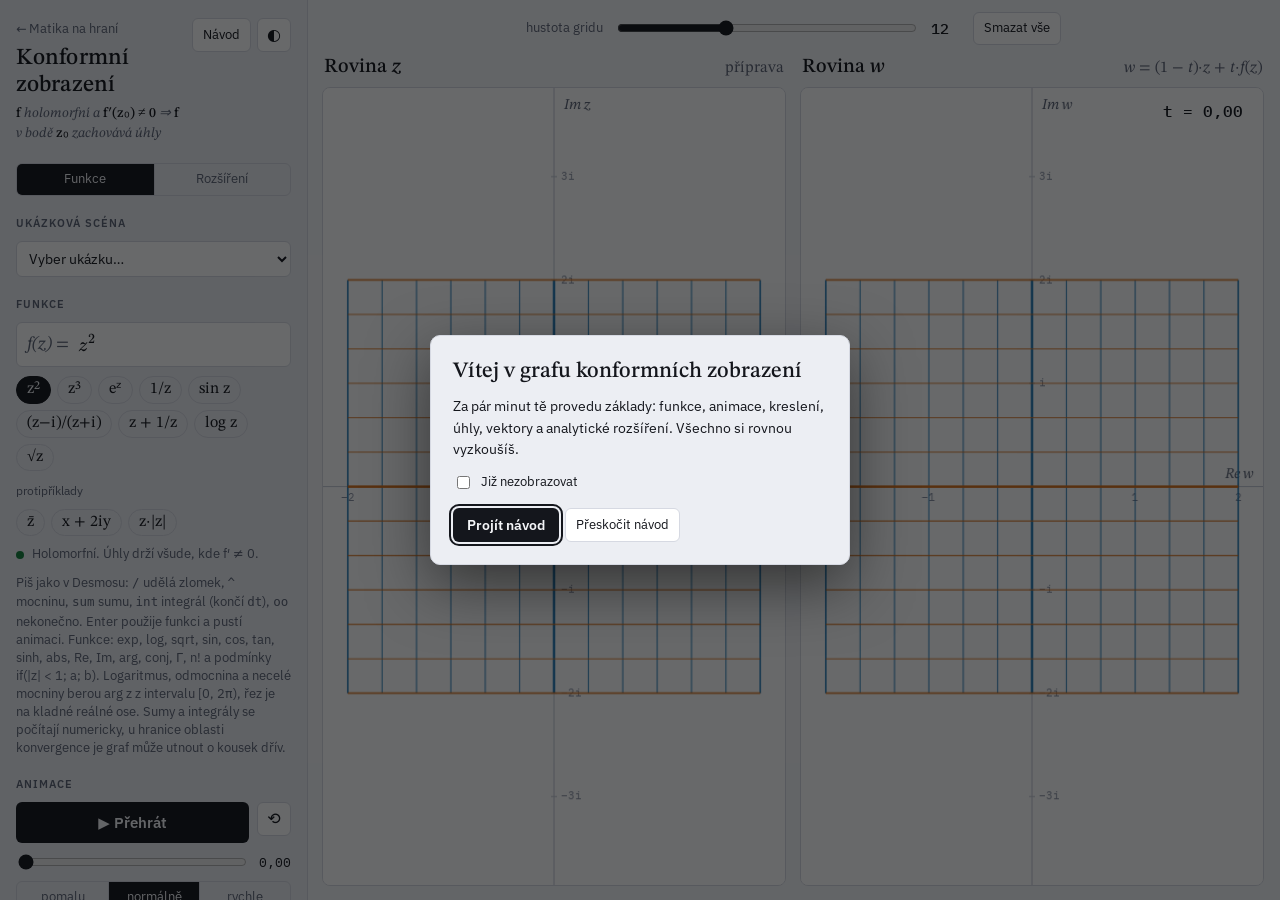
==== commit b458f4ae: "Graf: záložky Funkce a Rozšíření, zápis funkce jako v Desmosu (MathLive), sumy, integrály a nekonečn" ====
--- a/konformni-zobrazeni/index.html
+++ b/konformni-zobrazeni/index.html
@@ -15,6 +15,8 @@
 <title>Konformní zobrazení</title>
 <meta name="claude:viewport-fit-sides" content="cover">
 <link rel="stylesheet" href="../fonts/fonts.css">
+<link rel="stylesheet" href="../knihovny/mathlive/mathlive-fonts.css">
+<link rel="stylesheet" href="../knihovny/mathlive/mathlive-static.css">
 <style>
 /* Rozvržení: úzký panel s ovládáním vlevo, vedle dvě stejně velké roviny (z = příprava, w = obraz).
    Ovládání je jednobarevné, barvu nese jen matematika (grid, křivky, vektory). */
@@ -125,7 +127,17 @@
 .fn-row:focus-within { border-color: var(--ink); }
 .fn-row.bad { border-color: var(--bad); }
 .fn-pre { font: italic 18px/1 var(--font-math); color: var(--muted); white-space: nowrap; }
-#fn { flex: 1; min-width: 0; border: 0; outline: none; background: transparent; padding: 10px 0; font: 500 16px/1.2 var(--font-mono); }
+#fn { flex: 1; min-width: 0; border: 0; outline: none; background: transparent; color: var(--ink); }
+input#fn { padding: 10px 0; font: 500 16px/1.2 var(--font-mono); }
+math-field#fn {
+  padding: 6px 0; font-size: 20px; --caret-color: var(--ink); --selection-background-color: var(--hair);
+  --contains-highlight-background-color: transparent; --placeholder-color: var(--muted); --smart-fence-color: var(--muted);
+}
+math-field::part(menu-toggle) { display: none; }
+@media (pointer: fine) { math-field::part(virtual-keyboard-toggle) { display: none; } }
+.tabs { flex: none; }
+.tabs button { padding: 8px 4px; font-size: 14px; }
+.ext-fn { flex: 1; min-width: 0; padding: 8px 0; font-size: 17px; overflow-x: auto; }
 .err { margin: 0; font-size: 12.5px; color: var(--bad); }
 .chips { display: flex; flex-wrap: wrap; gap: 6px; }
 .chip {
@@ -232,20 +244,34 @@
       </div>
     </header>
 
-    <section>
+    <div class="seg tabs" role="tablist" aria-label="Co zkoumat">
+      <button type="button" role="tab" data-tab="fn" class="on" aria-selected="true">Funkce</button>
+      <button type="button" role="tab" data-tab="ext" aria-selected="false">Rozšíření</button>
+    </div>
+
+    <section data-pane="fn">
       <label class="eyebrow" for="scene">Ukázková scéna</label>
       <select id="scene"></select>
     </section>
 
-    <section>
+    <section data-pane="fn">
       <label class="eyebrow" for="fn">Funkce</label>
-      <div class="fn-row" id="fnRow"><span class="fn-pre">f(z) =</span><input id="fn" type="text" spellcheck="false" autocomplete="off" value="z^2"></div>
+      <div class="fn-row" id="fnRow"><span class="fn-pre">f(z) =</span><math-field id="fn" aria-label="f(z)">z^2</math-field></div>
       <p class="err" id="fnErr" hidden></p>
+      <p class="hint" id="fnBusy" hidden>Počítám sumu nebo integrál…</p>
       <div class="chips" id="chips"></div>
       <div class="sublabel">protipříklady</div>
       <div class="chips" id="chipsBad"></div>
       <div class="badge" id="holo"></div>
-      <p class="hint">Enter použije funkci a pustí animaci. Jde psát <code>z</code>, <code>x</code>, <code>y</code>, <code>i</code>, <code>exp</code>, <code>log</code>, <code>sin</code>, <code>sqrt</code>, <code>conj</code>, <code>re</code>, <code>im</code>, <code>abs</code>, <code>gamma</code>, mocniny <code>^</code> a podmínky <code>if(abs(z) &lt; 1; a; b)</code>. Logaritmus, odmocnina a necelé mocniny berou arg z z intervalu [0, 2π), řez je na kladné reálné ose.</p>
+      <p class="hint">Piš jako v Desmosu: <code>/</code> udělá zlomek, <code>^</code> mocninu, <code>sum</code> sumu, <code>int</code> integrál (končí <code>dt</code>), <code>oo</code> nekonečno. Enter použije funkci a pustí animaci. Funkce: exp, log, sqrt, sin, cos, tan, sinh, abs, Re, Im, arg, conj, Γ, n! a podmínky if(|z| &lt; 1; a; b). Logaritmus, odmocnina a necelé mocniny berou arg z z intervalu [0, 2π), řez je na kladné reálné ose. Sumy a integrály se počítají numericky, u hranice oblasti konvergence je graf může utnout o kousek dřív.</p>
+    </section>
+
+    <section data-pane="ext" hidden>
+      <span class="eyebrow">Analytické rozšíření</span>
+      <div class="fn-row"><span class="fn-pre">f(z) =</span><span class="ext-fn" id="extFn"></span></div>
+      <div class="ext-list" id="extList"></div>
+      <p class="hint" id="extNote"></p>
+      <button class="btn ext-btn" id="extBtn" type="button" disabled>Rozšířit</button>
     </section>
 
     <section>
@@ -259,13 +285,6 @@
         <button type="button" data-d="5">pomalu</button><button type="button" data-d="2.6" class="on">normálně</button><button type="button" data-d="1.3">rychle</button>
       </div>
       <label class="check"><input type="checkbox" id="autoCam" checked> kamera sleduje obraz</label>
-    </section>
-
-    <section>
-      <span class="eyebrow">Analytické rozšíření</span>
-      <div class="ext-list" id="extList"></div>
-      <p class="hint" id="extNote"></p>
-      <button class="btn ext-btn" id="extBtn" type="button" disabled>Rozšířit</button>
     </section>
 
     <section>
@@ -365,6 +384,7 @@
   </div>
 </div>
 
+<script src="../knihovny/mathlive/mathlive.min.js"></script>
 <script>
 (() => {
 'use strict';
@@ -410,22 +430,58 @@
 }
 const C_ONE = [1, 0], C_ZERO = [0, 0], C_NAN = [NaN, NaN];
 
-// ---------- parser výrazu f(z) ----------
+// ---------- výrazy f(z): text i LaTeX → strom → funkce ----------
+// Strom: {k: 'num', v, c} | {k: 'var', v} | {k: 'neg', a} | {k: 'add' | 'sub' | 'mul' | 'div' | 'pow', a, b}
+// | {k: 'fn', f, a} | {k: 'cmp', op, a, b} | {k: 'if', c, a, b} | {k: 'sum' | 'int', v, lo, hi, a}.
+// Text je zápis grafu (z^2, if(abs(z) < 1; …), sum(n; 0; inf; z^n)), LaTeX píše pole f(z) jako v Desmosu.
+function cfact(a) {
+  if (a[1] === 0 && Number.isInteger(a[0]) && a[0] >= 0 && a[0] <= 170) { let r = 1; for (let k = 2; k <= a[0]; k++) r *= k; return [r, 0]; }
+  return cgamma([a[0] + 1, a[1]]);
+}
 const FUNCS = {
   exp: cexp, log: clog, ln: clog, sqrt: csqrt,
   sin: csin, cos: ccos, tan: a => cdiv(csin(a), ccos(a)), cot: a => cdiv(ccos(a), csin(a)),
   sinh: csinh, cosh: ccosh, tanh: a => cdiv(csinh(a), ccosh(a)),
   conj: a => [a[0], -a[1]], re: a => [a[0], 0], im: a => [a[1], 0],
-  abs: a => [Math.hypot(a[0], a[1]), 0], arg: a => [arg2pi(a), 0], gamma: cgamma,
+  abs: a => [Math.hypot(a[0], a[1]), 0], arg: a => [arg2pi(a), 0], gamma: cgamma, fact: cfact,
 };
-const CONSTS = { i: [0, 1], e: [Math.E, 0], pi: [Math.PI, 0] };
+const CONSTS = { i: [0, 1], e: [Math.E, 0], pi: [Math.PI, 0], inf: [Infinity, 0], infty: [Infinity, 0], oo: [Infinity, 0] };
 const VARS = ['z', 'x', 'y'];
-const NAMES = [...Object.keys(FUNCS), ...Object.keys(CONSTS), ...VARS, 'if'].sort((a, b) => b.length - a.length);
+const BOUND = ['n', 'k', 'm', 'j', 't', 's', 'u', 'v'];   // proměnné, které váže suma nebo integrál
+const NAMES = [...Object.keys(FUNCS).filter(f => f !== 'fact'), ...Object.keys(CONSTS), ...VARS, ...BOUND, 'if', 'sum', 'int']
+  .sort((a, b) => b.length - a.length);
+const STARTS = ['num', 'var', 'func', 'if', 'sum', 'int', '('];   // čím může začínat činitel (implicitní násobení)
+
+// slovo z písmen rozdělí na známá jména (sinz → sin, z); d před vázanou proměnnou je diferenciál integrálu
+function splitWord(word, out, tex) {
+  const w = word.toLowerCase();
+  let k = 0;
+  while (k < w.length) {
+    if (tex && w[k] === 'd' && BOUND.includes(w[k + 1])) { out.push({ t: 'd', v: w[k + 1], s: 'd' + w[k + 1] }); k += 2; continue; }
+    const name = NAMES.find(n => w.startsWith(n, k));
+    if (!name) throw new Error(`Neznám „${word}“.`);
+    if (name === 'if' || name === 'sum' || name === 'int') out.push({ t: name, s: name });
+    else if (FUNCS[name]) out.push({ t: 'func', v: name, s: name });
+    else if (CONSTS[name]) out.push({ t: 'num', v: CONSTS[name], c: name === 'i' || name === 'e' || name === 'pi' ? name : 'inf', s: name });
+    else out.push({ t: 'var', v: name, s: name });
+    k += name.length;
+  }
+}
+// implicitní násobení: 2z, iz, z(z+1), (z+1)(z-1), n!z
+function implicit(raw, starts) {
+  const out = [];
+  for (const tk of raw) {
+    const prev = out[out.length - 1];
+    if (prev && ['num', 'var', ')', '!'].includes(prev.t) && starts.includes(tk.t)) out.push({ t: 'imp', s: '·' });
+    out.push(tk);
+  }
+  return out;
+}
 
 function tokenize(src) {
-  const s = src.replace(/[−–—]/g, '-').replace(/[·×⋅]/g, '*').replace(/\*\*/g, '^').replace(/π/g, 'pi')
+  const s = src.replace(/[−–—]/g, '-').replace(/[·×⋅]/g, '*').replace(/\*\*/g, '^').replace(/π/g, 'pi').replace(/∞/g, 'inf')
     .replace(/²/g, '^2').replace(/³/g, '^3').replace(/√/g, 'sqrt').replace(/z̄/g, 'conj(z)').replace(/Γ/g, 'gamma')
-    .replace(/≤/g, '<=').replace(/≥/g, '>=');
+    .replace(/Σ/g, 'sum').replace(/∫/g, 'int').replace(/≤/g, '<=').replace(/≥/g, '>=');
   const raw = [];
   let i = 0;
   while (i < s.length) {
@@ -435,118 +491,538 @@
     let m = /^(\d+(?:[.,]\d+)?|\.\d+)/.exec(rest);
     if (m) { raw.push({ t: 'num', v: [parseFloat(m[0].replace(',', '.')), 0], s: m[0] }); i += m[0].length; continue; }
     m = /^[a-zA-Z]+/.exec(rest);
-    if (m) {
-      const w = m[0].toLowerCase();
-      let k = 0;
-      while (k < w.length) {
-        const name = NAMES.find(n => w.startsWith(n, k));
-        if (!name) throw new Error(`Neznám „${m[0]}“.`);
-        if (name === 'if') raw.push({ t: 'if', s: name });
-        else if (FUNCS[name]) raw.push({ t: 'func', v: name, s: name });
-        else if (CONSTS[name]) raw.push({ t: 'num', v: CONSTS[name], s: name });
-        else raw.push({ t: 'var', v: name, s: name });
-        k += name.length;
-      }
-      i += m[0].length; continue;
-    }
+    if (m) { splitWord(m[0], raw, false); i += m[0].length; continue; }
     const two = rest.slice(0, 2);
     if (two === '<=' || two === '>=') { raw.push({ t: two, s: two }); i += 2; continue; }
-    // argumenty if odděluje středník (čárka mezi číslicemi je desetinná)
-    if ('+-*/^()<>;,'.includes(ch)) { raw.push({ t: ch === ',' ? ';' : ch, s: ch }); i++; continue; }
+    // argumenty if, sum a int odděluje středník (čárka mezi číslicemi je desetinná)
+    if ('+-*/^()<>;,!'.includes(ch)) { raw.push({ t: ch === ',' ? ';' : ch, s: ch }); i++; continue; }
     throw new Error(`Nečekaný znak „${ch}“.`);
   }
-  // implicitní násobení: 2z, iz, z(z+1), (z+1)(z-1)
-  const out = [];
-  for (const tk of raw) {
-    const prev = out[out.length - 1];
-    if (prev && (prev.t === 'num' || prev.t === 'var' || prev.t === ')') && (tk.t === 'num' || tk.t === 'var' || tk.t === 'func' || tk.t === 'if' || tk.t === '(')) out.push({ t: 'imp', s: '·' });
-    out.push(tk);
-  }
-  return out;
-}
-
-function compile(src) {
+  return implicit(raw, STARTS);
+}
+
+function parseText(src) {
   if (!src.trim()) throw new Error('Napiš funkci, třeba z^2.');
   const T = tokenize(src);
   let p = 0;
   const is = (...ts) => p < T.length && ts.includes(T[p].t);
   const take = () => T[p++];
   const close = () => { if (!is(')')) throw new Error('Chybí „)“.'); take(); };
-  // porovnání reálných částí, výsledek 1 nebo 0 (pro if)
+  const semi = what => { if (!is(';')) throw new Error(`V ${what} chybí středník.`); take(); };
   function cmp() {
-    const A = add();
-    if (!is('<', '>', '<=', '>=')) return A;
-    const op = take().t, B = add();
-    return z => {
-      const a = A(z)[0], b = B(z)[0];
-      if (!(isFinite(a) && isFinite(b))) return C_NAN;
-      return (op === '<' ? a < b : op === '>' ? a > b : op === '<=' ? a <= b : a >= b) ? C_ONE : C_ZERO;
-    };
+    const a = add();
+    if (!is('<', '>', '<=', '>=')) return a;
+    const op = take().t;
+    return { k: 'cmp', op, a, b: add() };
   }
   function add() {
     let a = mul();
-    while (is('+', '-')) { const op = take().t, A = a, B = mul(); a = op === '+' ? z => cadd(A(z), B(z)) : z => csub(A(z), B(z)); }
+    while (is('+', '-')) { const op = take().t; a = { k: op === '+' ? 'add' : 'sub', a, b: mul() }; }
     return a;
   }
   function mul() {
     let a = unary();
-    while (is('*', '/', 'imp')) { const op = take().t, A = a, B = unary(); a = op === '/' ? z => cdiv(A(z), B(z)) : z => cmul(A(z), B(z)); }
+    while (is('*', '/', 'imp')) { const op = take().t; a = { k: op === '/' ? 'div' : 'mul', a, b: unary() }; }
     return a;
   }
   function unary() {
-    if (is('-')) { take(); const A = unary(); return z => { const v = A(z); return [-v[0], -v[1]]; }; }
+    if (is('-')) { take(); return { k: 'neg', a: unary() }; }
     if (is('+')) { take(); return unary(); }
     return power();
   }
   function power() {
-    const A = primary();
-    if (is('^')) { take(); const B = expo(); return z => cpow(A(z), B(z)); }
-    return A;
+    let a = primary();
+    while (is('!')) { take(); a = { k: 'fn', f: 'fact', a }; }
+    if (is('^')) { take(); return { k: 'pow', a, b: expo() }; }
+    return a;
   }
   // exponent bere i implicitní součin: e^iz = e^(iz), e^2z = e^(2z)
   function expo() {
     let a = unary();
-    while (is('imp')) { take(); const A = a, B = power(); a = z => cmul(A(z), B(z)); }
+    while (is('imp')) { take(); a = { k: 'mul', a, b: power() }; }
     return a;
   }
   function primary() {
     if (p >= T.length) throw new Error('Výraz končí příliš brzy.');
     const k = take();
-    if (k.t === 'num') { const v = k.v; return () => v; }
-    if (k.t === 'var') { if (k.v === 'z') return z => z; if (k.v === 'x') return z => [z[0], 0]; return z => [z[1], 0]; }
+    if (k.t === 'num') return { k: 'num', v: k.v, c: k.c };
+    if (k.t === 'var') return { k: 'var', v: k.v };
     if (k.t === 'func') {
-      const fn = FUNCS[k.v];
-      let A;
-      if (is('(')) { take(); A = cmp(); close(); }
-      else { if (p >= T.length) throw new Error(`Za ${k.v} chybí argument.`); A = power(); }
-      return z => fn(A(z));
+      let a;
+      if (is('(')) { take(); a = cmp(); close(); }
+      else { if (p >= T.length) throw new Error(`Za ${k.v} chybí argument.`); a = power(); }
+      return { k: 'fn', f: k.v, a };
     }
     // if(podmínka; a; b): kde podmínka neplatí, vrátí b, bez b tam funkce není definovaná
     if (k.t === 'if') {
       if (!is('(')) throw new Error('Za if patří závorka: if(podmínka; a; b).');
       take();
-      const Cnd = cmp();
-      if (!is(';')) throw new Error('V if chybí středník: if(podmínka; a; b).');
+      const c = cmp(); semi('if');
+      const a = cmp();
+      let b = null;
+      if (is(';')) { take(); b = cmp(); }
+      close();
+      return { k: 'if', c, a, b };
+    }
+    // sum(n; 0; inf; člen), int(t; 0; inf; integrand)
+    if (k.t === 'sum' || k.t === 'int') {
+      const ex = k.t === 'sum' ? 'sum(n; 0; inf; z^n)' : 'int(t; 0; inf; exp(-z t))';
+      if (!is('(')) throw new Error(`Za ${k.t} patří závorka: ${ex}.`);
       take();
-      const A = cmp();
-      let B = null;
-      if (is(';')) { take(); B = cmp(); }
-      close();
-      return z => {
-        const c = Cnd(z)[0];
-        if (!isFinite(c)) return C_NAN;
-        return c !== 0 ? A(z) : B ? B(z) : C_NAN;
-      };
-    }
-    if (k.t === '(') { const A = cmp(); close(); return A; }
+      if (!is('var') || !BOUND.includes(T[p].v)) throw new Error(`V ${k.t} je první proměnná, třeba ${ex}.`);
+      const v = take().v; semi(k.t);
+      const lo = cmp(); semi(k.t);
+      const hi = cmp(); semi(k.t);
+      const a = cmp(); close();
+      return { k: k.t, v, lo, hi, a };
+    }
+    if (k.t === '(') { const a = cmp(); close(); return a; }
     throw new Error(`Na tomhle místě nečekám „${k.s}“.`);
   }
-  const f = cmp();
+  const r = cmp();
   if (p < T.length) throw new Error(`Na tomhle místě nečekám „${T[p].s}“.`);
+  return r;
+}
+
+// ---------- LaTeX z pole f(z) → strom ----------
+const TEX_FN = { sin: 'sin', cos: 'cos', tan: 'tan', cot: 'cot', sinh: 'sinh', cosh: 'cosh', tanh: 'tanh', exp: 'exp', log: 'log',
+  ln: 'ln', arg: 'arg', Re: 're', Im: 'im', Gamma: 'gamma', gamma: 'gamma' };
+const TEX_SYM = { pi: ['num', [Math.PI, 0], 'pi'], infty: ['num', [Infinity, 0], 'inf'], infin: ['num', [Infinity, 0], 'inf'],
+  cdot: ['*'], times: ['*'], lt: ['<'], gt: ['>'], le: ['<='], leq: ['<='], ge: ['>='], geq: ['>='], div: ['/'] };
+function tokenizeTex(src) {
+  const s = src.replace(/\\begin\{cases\}/g, '\u0001').replace(/\\end\{cases\}/g, '\u0002').replace(/\\\\/g, '\u0003')
+    .replace(/\\(left|right|bigl|bigr|Bigl|Bigr|big|Big)(?![a-zA-Z])/g, '').replace(/\\\{/g, '(').replace(/\\\}/g, ')')
+    .replace(/\\(?:[,;:! ]|quad|qquad)|~/g, ' ').replace(/\{,\}/g, '.')
+    .replace(/\\mathrm\{\s*d\s*\}|\\differentialD/g, 'd').replace(/\\mathrm\{\s*i\s*\}|\\imaginaryI/g, 'i')
+    .replace(/\\mathrm\{\s*e\s*\}|\\exponentialE/g, 'e').replace(/\\(?:operatorname|mathrm|mathit)\{(\w+)\}/g, '\\$1 ');
+  const raw = [];
+  let i = 0;
+  while (i < s.length) {
+    const ch = s[i], rest = s.slice(i), last = raw[raw.length - 1];
+    if (/\s/.test(ch)) { i++; continue; }
+    // exponent a index bez závorek berou jen jeden znak: z^23 = z²·3
+    if (/\d/.test(ch) && last && (last.t === '^' || last.t === '_')) { raw.push({ t: 'num', v: [+ch, 0], s: ch }); i++; continue; }
+    let m = /^(\d+(?:[.,]\d+)?|\.\d+)/.exec(rest);
+    if (m) { raw.push({ t: 'num', v: [parseFloat(m[0].replace(',', '.')), 0], s: m[0] }); i += m[0].length; continue; }
+    m = /^\\text\{([^}]*)\}/.exec(rest);
+    if (m) { raw.push({ t: 'text', v: m[1], s: m[1] }); i += m[0].length; continue; }
+    m = /^\\([a-zA-Z]+)/.exec(rest);
+    if (m) {
+      const c = m[1];
+      if (c === 'frac' || c === 'dfrac' || c === 'tfrac') raw.push({ t: 'frac', s: '\\frac' });
+      else if (c === 'sqrt' || c === 'sum' || c === 'int') raw.push({ t: c, s: '\\' + c });
+      else if (c === 'overline' || c === 'bar') raw.push({ t: 'conj', s: '\\' + c });
+      else if (TEX_FN[c]) raw.push({ t: 'func', v: TEX_FN[c], s: '\\' + c });
+      else if (TEX_SYM[c]) { const [t, v, cn] = TEX_SYM[c]; raw.push(v ? { t, v, c: cn, s: '\\' + c } : { t, s: '\\' + c }); }
+      else if (c === 'lbrace' || c === 'rbrace') raw.push({ t: c === 'lbrace' ? '(' : ')', s: c });
+      else if (c === 'placeholder') throw new Error('Doplň prázdné místo.');
+      else throw new Error(`Neznám \\${c}.`);
+      i += m[0].length; continue;
+    }
+    m = /^[a-zA-Z]+/.exec(rest);
+    if (m) { splitWord(m[0], raw, true); i += m[0].length; continue; }
+    const two = rest.slice(0, 2);
+    if (two === '<=' || two === '>=') { raw.push({ t: two, s: two }); i += 2; continue; }
+    if (ch === '\u0001' || ch === '\u0002' || ch === '\u0003') { raw.push({ t: { '\u0001': 'cases', '\u0002': 'endcases', '\u0003': 'row' }[ch], s: '' }); i++; continue; }
+    if (ch === '[' || ch === ']') { raw.push({ t: ch === '[' ? '[' : ']', s: ch }); i++; continue; }
+    if ('+-*/^_(){}|<>=;,!&'.includes(ch)) { raw.push({ t: ch === ',' ? ';' : ch, s: ch }); i++; continue; }
+    throw new Error(`Nečekaný znak „${ch}“.`);
+  }
+  return raw;
+}
+function parseTex(src) {
+  if (!src.trim()) throw new Error('Napiš funkci, třeba z^2.');
+  const T = tokenizeTex(src);
+  let p = 0, bars = 0;
+  const is = (...ts) => p < T.length && ts.includes(T[p].t);
+  const take = () => T[p++];
+  const need = (t, msg) => { if (!is(t)) throw new Error(msg); take(); };
+  // činitel může začít číslem, písmenem, příkazem nebo závorkou; | jen když zrovna nejsme uvnitř |…|
+  const starts = () => is('num', 'var', 'func', 'frac', 'sqrt', 'sum', 'int', 'conj', 'if', '(', '{', 'cases') || (is('|') && !bars);
+  function cmp() {
+    const a = add();
+    if (!is('<', '>', '<=', '>=')) return a;
+    const op = take().t;
+    return { k: 'cmp', op, a, b: add() };
+  }
+  function add() {
+    let a = mul();
+    while (is('+', '-')) { const op = take().t; a = { k: op === '+' ? 'add' : 'sub', a, b: mul() }; }
+    return a;
+  }
+  function mul() {
+    let a = unary();
+    for (;;) {
+      if (is('*', '/')) { const op = take().t; a = { k: op === '/' ? 'div' : 'mul', a, b: unary() }; }
+      else if (starts()) a = { k: 'mul', a, b: power() };
+      else return a;
+    }
+  }
+  function unary() {
+    if (is('-')) { take(); return { k: 'neg', a: unary() }; }
+    if (is('+')) { take(); return unary(); }
+    return power();
+  }
+  // skupina: {…} nebo jeden znak (exponent, mez, čitatel bez závorek)
+  function group() {
+    if (is('{')) {
+      take();
+      if (is('}')) throw new Error('Něco chybí, doplň prázdné místo.');
+      const a = cmp(); need('}', 'Chybí „}“.'); return a;
+    }
+    if (p >= T.length || is('}')) throw new Error('Něco chybí, doplň prázdné místo.');
+    return primary();
+  }
+  function power() {
+    let a = primary();
+    for (;;) {
+      if (is('!')) { take(); a = { k: 'fn', f: 'fact', a }; }
+      else if (is('^')) { take(); a = { k: 'pow', a, b: group() }; }
+      else if (is('_')) throw new Error('Indexy pod čarou neznám.');
+      else return a;
+    }
+  }
+  // argument funkce bez závorek: sin 2z = sin(2z), končí před další funkcí nebo operátorem
+  function fnArg() {
+    if (is('(')) { take(); const a = cmp(); need(')', 'Chybí „)“.'); return a; }
+    let a = power();
+    while (is('num', 'var') || (is('{'))) a = { k: 'mul', a, b: power() };
+    return a;
+  }
+  // meze u sumy a integrálu: _{n=0}^{∞} v libovolném pořadí
+  function limits(sum) {
+    let lo = null, hi = null, v = null;
+    for (let r = 0; r < 2; r++) {
+      if (is('_')) {
+        take();
+        if (is('{')) {
+          take();
+          if (sum) {
+            if (!is('var') || !BOUND.includes(T[p].v)) throw new Error('Pod sumu patří proměnná, třeba n = 0.');
+            v = take().v; need('=', 'Pod sumu patří n = začátek.');
+          }
+          lo = cmp(); need('}', 'Chybí „}“.');
+        } else if (sum) throw new Error('Pod sumu patří proměnná, třeba n = 0.');
+        else lo = group();
+      } else if (is('^')) { take(); hi = group(); }
+    }
+    if (!lo || !hi) throw new Error(sum ? 'Suma potřebuje obě meze, třeba n = 0 a ∞.' : 'Integrál potřebuje obě meze.');
+    return { lo, hi, v };
+  }
+  function primary() {
+    if (p >= T.length) throw new Error('Výraz končí příliš brzy.');
+    const k = take();
+    if (k.t === 'num') return { k: 'num', v: k.v, c: k.c };
+    if (k.t === 'var') return { k: 'var', v: k.v };
+    if (k.t === '(' || k.t === '{') { const a = cmp(); need(k.t === '(' ? ')' : '}', `Chybí „${k.t === '(' ? ')' : '}'}“.`); return a; }
+    if (k.t === '[') { const a = cmp(); need(']', 'Chybí „]“.'); return a; }
+    if (k.t === '|') { bars++; const a = cmp(); bars--; need('|', 'Chybí zavírací |.'); return { k: 'fn', f: 'abs', a }; }
+    if (k.t === 'frac') { const a = group(), b = group(); return { k: 'div', a, b }; }
+    if (k.t === 'sqrt') {
+      if (is('[')) { take(); const n = cmp(); need(']', 'Chybí „]“.'); const a = group(); return { k: 'pow', a, b: { k: 'div', a: { k: 'num', v: [1, 0] }, b: n } }; }
+      return { k: 'fn', f: 'sqrt', a: group() };
+    }
+    if (k.t === 'conj') return { k: 'fn', f: 'conj', a: group() };
+    if (k.t === 'func') {
+      // sin^2 z = (sin z)^2
+      if (is('^')) { take(); const e = group(); return { k: 'pow', a: { k: 'fn', f: k.v, a: fnArg() }, b: e }; }
+      return { k: 'fn', f: k.v, a: fnArg() };
+    }
+    if (k.t === 'sum') { const { lo, hi, v } = limits(true); return { k: 'sum', v, lo, hi, a: mul() }; }
+    if (k.t === 'int') {
+      const { lo, hi } = limits(false), a = add();
+      if (!is('d')) throw new Error('Integrál končí dt (nebo ds, du …).');
+      return { k: 'int', v: take().v, lo, hi, a };
+    }
+    if (k.t === 'cases') {
+      const rows = [];
+      for (;;) {
+        const a = cmp();
+        let c = null;
+        if (is('&')) { take(); if (is('text')) take(); else c = cmp(); }
+        rows.push([a, c]);
+        if (is('row')) { take(); continue; }
+        need('endcases', 'Neuzavřené větvení.');
+        break;
+      }
+      let r = null;
+      for (let j = rows.length - 1; j >= 0; j--) {
+        const [a, c] = rows[j];
+        r = c ? { k: 'if', c, a, b: r } : a;
+      }
+      return r;
+    }
+    if (k.t === 'if') {
+      need('(', 'Za if patří závorka: if(podmínka; a; b).');
+      const c = cmp(); need(';', 'V if chybí středník.');
+      const a = cmp();
+      let b = null;
+      if (is(';')) { take(); b = cmp(); }
+      need(')', 'Chybí „)“.');
+      return { k: 'if', c, a, b };
+    }
+    if (k.t === 'd') throw new Error(`${k.s} patří na konec integrálu.`);
+    throw new Error(`Na tomhle místě nečekám „${k.s}“.`);
+  }
+  const r = cmp();
+  if (p < T.length) throw new Error(`Na tomhle místě nečekám „${T[p].s}“.`);
+  return r;
+}
+
+// ---------- strom → text a LaTeX ----------
+const PREC = { cmp: 0, if: 6, add: 1, sub: 1, mul: 2, div: 2, neg: 3, pow: 4, fn: 6, num: 6, var: 6, sum: 2, int: 2 };
+function numText(v) {
+  const s = String(+v.toPrecision(15));
+  return s.includes('e') ? v.toFixed(20).replace(/\.?0+$/, '') : s;
+}
+function toText(n) {
+  const w = (m, pr) => PREC[m.k] < pr || (m.k === 'num' && m.v[0] < 0) ? `(${toText(m)})` : toText(m);
+  switch (n.k) {
+    case 'num': return n.c || numText(n.v[0]);
+    case 'var': return n.v;
+    case 'neg': return '-' + w(n.a, 3);
+    case 'add': return `${w(n.a, 1)}+${w(n.b, 1)}`;
+    case 'sub': return `${w(n.a, 1)}-${w(n.b, 2)}`;
+    case 'mul': return `${w(n.a, 2)}*${w(n.b, 3)}`;
+    case 'div': return `${w(n.a, 2)}/${w(n.b, 3)}`;
+    case 'pow':
+      if (n.a.k === 'num' && n.a.c === 'e') return `exp(${toText(n.b)})`;   // e^z a exp(z) je totéž
+      return `${w(n.a, 5)}^${n.b.k === 'num' || n.b.k === 'var' ? toText(n.b) : `(${toText(n.b)})`}`;
+    case 'fn': return n.f === 'fact' ? `${w(n.a, 5)}!` : `${n.f}(${toText(n.a)})`;
+    case 'cmp': return `${w(n.a, 1)}${n.op}${w(n.b, 1)}`;
+    case 'if': return `if(${toText(n.c)};${toText(n.a)}${n.b ? ';' + toText(n.b) : ''})`;
+    default: return `${n.k}(${n.v};${toText(n.lo)};${toText(n.hi)};${toText(n.a)})`;
+  }
+}
+const TEX_NAME = { sin: '\\sin', cos: '\\cos', tan: '\\tan', cot: '\\cot', sinh: '\\sinh', cosh: '\\cosh', tanh: '\\tanh', log: '\\log',
+  ln: '\\ln', arg: '\\arg', re: '\\operatorname{Re}', im: '\\operatorname{Im}', gamma: '\\Gamma' };
+function toTex(n) {
+  const par = s => `\\left(${s}\\right)`;
+  const w = (m, pr) => PREC[m.k] < pr || (m.k === 'fn' && (m.f === 'exp' || m.f === 'fact') && pr >= 5) ? par(toTex(m)) : toTex(m);
+  // levý okraj výrazu: číslo za číslem potřebuje znak násobení
+  const leftNum = m => m.k === 'num' && !m.c ? true : ['pow', 'mul', 'div'].includes(m.k) && m.k !== 'div' ? leftNum(m.a) : false;
+  switch (n.k) {
+    case 'num': return n.c ? { i: 'i', e: 'e', pi: '\\pi', inf: '\\infty' }[n.c] : numText(n.v[0]).replace('.', '{,}');
+    case 'var': return n.v;
+    case 'neg': return '-' + w(n.a, 3);
+    case 'add': return `${w(n.a, 1)}+${w(n.b, 1)}`;
+    case 'sub': return `${w(n.a, 1)}-${w(n.b, 2)}`;
+    case 'mul': {
+      const b = n.b.k === 'neg' ? par(toTex(n.b)) : w(n.b, 2);
+      return `${w(n.a, 2)}${leftNum(n.b) || n.b.k === 'div' ? '\\cdot ' : ' '}${b}`;
+    }
+    case 'div': return `\\frac{${toTex(n.a)}}{${toTex(n.b)}}`;
+    case 'pow': return `${w(n.a, 5)}^{${toTex(n.b)}}`;
+    case 'fn':
+      if (n.f === 'exp') return `e^{${toTex(n.a)}}`;
+      if (n.f === 'sqrt') return `\\sqrt{${toTex(n.a)}}`;
+      if (n.f === 'abs') return `\\left|${toTex(n.a)}\\right|`;
+      if (n.f === 'conj') return `\\overline{${toTex(n.a)}}`;
+      if (n.f === 'fact') return `${w(n.a, 5)}!`;
+      return `${TEX_NAME[n.f]}${par(toTex(n.a))}`;
+    case 'cmp': return `${w(n.a, 1)}${{ '<': '<', '>': '>', '<=': '\\le ', '>=': '\\ge ' }[n.op]}${w(n.b, 1)}`;
+    case 'if': return `\\begin{cases}${toTex(n.a)} & ${toTex(n.c)}${n.b ? `\\\\ ${toTex(n.b)} & \\text{jinak}` : ''}\\end{cases}`;
+    case 'sum': return `\\sum_{${n.v}=${toTex(n.lo)}}^{${toTex(n.hi)}}${PREC[n.a.k] < 2 ? par(toTex(n.a)) : toTex(n.a)}`;
+    default: return `\\int_{${toTex(n.lo)}}^{${toTex(n.hi)}}${n.a.k === 'cmp' ? par(toTex(n.a)) : toTex(n.a)}\\,d${n.v}`;
+  }
+}
+const texOf = src => toTex(parseText(src));
+const textOfTex = tex => toText(parseTex(tex));
+
+// ---------- strom → funkce z ↦ f(z) ----------
+// Σ s nekonečnou mezí sčítá, dokud členy nespadnou pod 1e-12 součtu. Když členy přestanou klesat, nebo jich je přes
+// SUM_MAX, řada se bere jako divergentní a funkce tam není definovaná (graf tak sám ukáže oblast konvergence).
+const SUM_MAX = 3000;
+function csum(A, slot, z, lo, hi) {
+  if (!Number.isFinite(lo[0]) || Number.isNaN(hi[0])) return C_NAN;
+  const n0 = Math.ceil(lo[0] - 1e-9);
+  let sr = 0, si = 0;
+  if (hi[0] !== Infinity) {
+    const n1 = Math.floor(hi[0] + 1e-9);
+    if (n1 - n0 > 1e5) return C_NAN;
+    for (let n = n0; n <= n1; n++) { slot.v = [n, 0]; const t = A(z); sr += t[0]; si += t[1]; }
+    return Number.isFinite(sr) && Number.isFinite(si) ? [sr, si] : C_NAN;
+  }
+  let small = 0, check = 64, atCheck = Infinity;
+  for (let k = 0; k <= SUM_MAX; k++) {
+    slot.v = [n0 + k, 0];
+    const t = A(z);
+    if (!(Number.isFinite(t[0]) && Number.isFinite(t[1]))) return C_NAN;
+    sr += t[0]; si += t[1];
+    const m = Math.hypot(t[0], t[1]), S = Math.hypot(sr, si);
+    if (S > 1e15) return C_NAN;
+    if (m <= 1e-12 * (1 + S)) { if (++small >= 3 && k >= 10) return [sr, si]; } else small = 0;
+    if (k === check) { if (m >= 0.999 * atCheck && m > 1e-12 * (1 + S)) return C_NAN; atCheck = m; check *= 2; }
+  }
+  return C_NAN;
+}
+// ∫ dvojitě exponenciální kvadraturou: tanh-sinh na úsečce lo → hi (meze můžou být komplexní), exp-sinh k ±∞,
+// sinh-sinh přes celou osu. Zvládne singularity na krajích. Lichoběžníky s krokem h, h se půlí, dokud se hodnota
+// neustálí; když příspěvky na krajích nezmizí nebo se hodnota neustálí, integrál diverguje (NaN).
+function cint(A, slot, z, lo, hi) {
+  if (Number.isNaN(lo[0]) || Number.isNaN(hi[0])) return C_NAN;
+  const PI2 = Math.PI / 2, a = lo, b = hi;
+  const fin = v => Number.isFinite(v[0]) && Number.isFinite(v[1]);
+  let map, sign = 1;
+  if (fin(a) && fin(b)) {
+    const d = csub(b, a);
+    map = u => {
+      const x = PI2 * Math.sinh(u), s = 1 / (1 + Math.exp(-2 * x)), sc = 1 / (1 + Math.exp(2 * x));
+      if (s === 0 || sc === 0) return null;
+      const t = s < 0.5 ? cadd(a, [d[0] * s, d[1] * s]) : csub(b, [d[0] * sc, d[1] * sc]), g = Math.PI * Math.cosh(u) * s * sc;
+      return [t, [d[0] * g, d[1] * g]];
+    };
+  } else if (a[0] === -Infinity && b[0] === Infinity || a[0] === Infinity && b[0] === -Infinity) {
+    if (a[0] === Infinity) sign = -1;
+    map = u => {
+      const x = PI2 * Math.sinh(u), t = Math.sinh(x), g = Math.cosh(x) * PI2 * Math.cosh(u);
+      return Number.isFinite(t) && Number.isFinite(g) ? [[t, 0], [g, 0]] : null;
+    };
+  } else {
+    // jedna mez nekonečná: od konečné meze c do +∞ nebo −∞
+    const c = fin(a) ? a : b, inf = fin(a) ? b[0] : a[0], dir = inf > 0 ? 1 : -1;
+    if (!fin(c)) return C_NAN;
+    if (!fin(a)) sign = -1;
+    map = u => {
+      const ex = Math.exp(PI2 * Math.sinh(u)), g = ex * PI2 * Math.cosh(u);
+      return ex > 0 && Number.isFinite(g) ? [[c[0] + dir * ex, c[1]], [dir * g, 0]] : null;
+    };
+  }
+  const term = u => {
+    const m = map(u);
+    if (!m) return null;
+    slot.v = m[0];
+    const v = A(z), g = m[1];
+    return [v[0] * g[0] - v[1] * g[1], v[0] * g[1] + v[1] * g[0]];
+  };
+  const UMAX = 6.5;
+  let h = 0.5, sr = 0, si = 0;
+  const t0 = term(0);
+  if (!t0 || !fin(t0)) return C_NAN;
+  sr = t0[0]; si = t0[1];
+  let ulo = 0, uhi = 0;
+  for (const dir of [1, -1]) {
+    let small = 0, k = 1;
+    for (; ; k++) {
+      const u = dir * k * h;
+      if (Math.abs(u) > UMAX) return C_NAN;
+      const v = term(u);
+      if (!v) { if (small) break; return C_NAN; }
+      if (!fin(v)) return C_NAN;
+      sr += v[0]; si += v[1];
+      if (Math.hypot(v[0], v[1]) <= 1e-15 * (1 + Math.hypot(sr, si))) { if (++small >= 2) break; } else small = 0;
+    }
+    if (dir > 0) uhi = k * h; else ulo = -k * h;
+  }
+  let I = [sr * h, si * h];
+  for (let lev = 1; lev <= 6; lev++) {
+    h /= 2;
+    for (let u = ulo + h; u < uhi; u += 2 * h) {
+      const v = term(u);
+      if (!v) continue;
+      if (!fin(v)) return C_NAN;
+      sr += v[0]; si += v[1];
+    }
+    const J = [sr * h, si * h], err = Math.hypot(J[0] - I[0], J[1] - I[1]);
+    I = J;
+    // chyba J je zhruba druhá mocnina rozdílu mezi úrovněmi, takže 1e-6 stačí na přesnost kolem 1e-12
+    if (lev >= 2 && err <= 1e-6 * (1 + Math.hypot(J[0], J[1]))) return sign < 0 ? [-J[0], -J[1]] : J;
+  }
+  return C_NAN;
+}
+function compileAst(root) {
+  const scope = new Map();   // vázaná proměnná → {v: hodnota}
+  function c(n) {
+    switch (n.k) {
+      case 'num': { const v = n.v; return () => v; }
+      case 'var': {
+        if (n.v === 'z') return z => z;
+        if (n.v === 'x') return z => [z[0], 0];
+        if (n.v === 'y') return z => [z[1], 0];
+        const slot = scope.get(n.v);
+        if (!slot) throw new Error(`${n.v} tu nic neváže, patří do sumy nebo integrálu.`);
+        return () => slot.v;
+      }
+      case 'neg': { const A = c(n.a); return z => { const v = A(z); return [-v[0], -v[1]]; }; }
+      case 'add': { const A = c(n.a), B = c(n.b); return z => cadd(A(z), B(z)); }
+      case 'sub': { const A = c(n.a), B = c(n.b); return z => csub(A(z), B(z)); }
+      case 'mul': { const A = c(n.a), B = c(n.b); return z => cmul(A(z), B(z)); }
+      case 'div': { const A = c(n.a), B = c(n.b); return z => cdiv(A(z), B(z)); }
+      case 'pow': { const A = c(n.a), B = c(n.b); return z => cpow(A(z), B(z)); }
+      case 'fn': { const fn = FUNCS[n.f], A = c(n.a); return z => fn(A(z)); }
+      // porovnání reálných částí, výsledek 1 nebo 0 (pro if)
+      case 'cmp': {
+        const A = c(n.a), B = c(n.b), op = n.op;
+        return z => {
+          const a = A(z)[0], b = B(z)[0];
+          if (!(isFinite(a) && isFinite(b))) return C_NAN;
+          return (op === '<' ? a < b : op === '>' ? a > b : op === '<=' ? a <= b : a >= b) ? C_ONE : C_ZERO;
+        };
+      }
+      // kde podmínka neplatí, vrátí b, bez b tam funkce není definovaná
+      case 'if': {
+        const Cnd = c(n.c), A = c(n.a), B = n.b ? c(n.b) : null;
+        return z => {
+          const v = Cnd(z)[0];
+          if (!isFinite(v)) return C_NAN;
+          return v !== 0 ? A(z) : B ? B(z) : C_NAN;
+        };
+      }
+      default: {
+        const LO = c(n.lo), HI = c(n.hi), prev = scope.get(n.v), slot = { v: C_ZERO };
+        scope.set(n.v, slot);
+        const A = c(n.a);
+        if (prev) scope.set(n.v, prev); else scope.delete(n.v);
+        return n.k === 'sum' ? z => csum(A, slot, z, LO(z), HI(z)) : z => cint(A, slot, z, LO(z), HI(z));
+      }
+    }
+  }
+  return c(root);
+}
+function compile(src) {
+  const f = compileAst(parseText(src));
   const r = f([0.31, 0.27]);
   if (!Array.isArray(r) || r.length !== 2) throw new Error('Výraz nevrací komplexní číslo.');
   return f;
 }
+// stejný zápis jinými slovy (2z a 2*z, mezery) má stejný kanonický text
+const canonMemo = new Map();
+function norm(s) {
+  let r = canonMemo.get(s);
+  if (r === undefined) { try { r = toText(parseText(s)); } catch (e) { r = s.replace(/\s+/g, ''); } canonMemo.set(s, r); }
+  return r;
+}
+
+// ---------- pole f(z): MathLive píše zápis jako Desmos, bez něj zůstane textové pole ----------
+const ML = !!(window.MathfieldElement && window.MathLive);
+const esc = t => String(t).replace(/&/g, '&amp;').replace(/</g, '&lt;').replace(/>/g, '&gt;');
+function texHtml(tex, fallback) {
+  if (ML) { try { return MathLive.convertLatexToMarkup(tex); } catch (e) { /* níž text */ } }
+  return esc(fallback);
+}
+const SHORTCUTS = {
+  pi: '\\pi', oo: '\\infty', inf: '\\infty', infty: '\\infty', sqrt: '\\sqrt{#0}', sum: '\\sum_{n=#?}^{#?}', int: '\\int_{#?}^{#?}',
+  sin: '\\sin', cos: '\\cos', tan: '\\tan', cot: '\\cot', sinh: '\\sinh', cosh: '\\cosh', tanh: '\\tanh', exp: '\\exp', log: '\\log',
+  ln: '\\ln', arg: '\\arg', Re: '\\operatorname{Re}', Im: '\\operatorname{Im}', gamma: '\\Gamma', Gamma: '\\Gamma',
+  conj: '\\overline{#0}', abs: '\\left|#0\\right|', '<=': '\\le', '>=': '\\ge',
+};
+const fnEl = (() => {
+  const el = $('#fn');
+  if (ML) {
+    MathfieldElement.soundsDirectory = null;
+    el.smartFence = true;
+    el.mathVirtualKeyboardPolicy = 'auto';
+    el.inlineShortcuts = SHORTCUTS;
+    return el;
+  }
+  const inp = document.createElement('input');
+  Object.assign(inp, { id: 'fn', type: 'text', spellcheck: false, autocomplete: 'off', value: 'z^2' });
+  el.replaceWith(inp);
+  return inp;
+})();
+// do pole jde text grafu (z^2, sum(n; 0; inf; z^n)) přeložený do LaTeXu, z pole zpátky text
+function setField(src) { try { fnEl.value = ML ? texOf(src) : src; } catch (e) { fnEl.value = src; } }
+const readField = () => ML ? textOfTex(fnEl.value) : fnEl.value;
 
 // ---------- stav ----------
 const K = 6;              // jemnost šachovnice na hranu buňky
@@ -651,14 +1127,18 @@
 
 function computeLattice() {
   const g = state.grid, P = gridParam(g), [nu, nv] = gridCounts(g);
-  const NU = nu * K + 1, NV = nv * K + 1, N = NU * NV;
+  const NU = nu * K + 1, NV = nv * K + 1, N = NU * NV, t0 = performance.now();
   const zx = new Float64Array(N), zy = new Float64Array(N), fx = new Float64Array(N), fy = new Float64Array(N);
   for (let i = 0; i < NU; i++) for (let j = 0; j < NV; j++) {
     const q = P(i / (NU - 1), j / (NV - 1)), w = F(q[0], q[1]), k = i * NV + j;
     zx[k] = q[0]; zy[k] = q[1]; fx[k] = w[0]; fy[k] = w[1];
   }
   state.lattice = { nu, nv, NU, NV, zx, zy, fx, fy, sx: new Float32Array(N), sy: new Float32Array(N), ok: new Uint8Array(N) };
-}
+  state.fnCost = (performance.now() - t0) / N;
+}
+// drahá funkce (sumy, integrály: víc než 3 µs na bod) dostane hrubší rastr hranice a méně kroků bisekce
+const costly = () => state.fnCost > 0.003;
+const rasterW = () => costly() ? 120 : 240;
 
 function quantBox(xs, ys, q) {
   if (xs.length < 2) return null;
@@ -690,13 +1170,15 @@
 
 // vzorkuje cestu P(s), s ∈ [0, 1] (funkcí G, jinak aktuální f) a zjemňuje tam, kde se obraz rychle mění nebo zatáčí;
 // obraz leží na lomené čáře s odchylkou pod čtvrt pixelu, takže se obrazy, které se mají krýt, opravdu kryjí
-function samplePath(P, N0, G) {
+// scale(fa, fb) volitelně zvětší toleranci úseku (u hranice daleko za obrazem gridu stačí hrubě)
+function samplePath(P, N0, G, scale) {
   const ev = G ? (x, y) => G([x, y]) : F;
-  const zs = [], fs = [], tol2 = state.tol * state.tol, dev2 = (state.tol / 12) ** 2;
+  const zs = [], fs = [], tol2B = state.tol * state.tol, dev2B = (state.tol / 12) ** 2;
   const p0 = P(0); let f0 = ev(p0[0], p0[1]);
   zs.push(p0[0], p0[1]); fs.push(f0[0], f0[1]);
   function rec(sa, fa, sb, fb, d) {
     const fin = isFinite(fa[0]) && isFinite(fa[1]) && isFinite(fb[0]) && isFinite(fb[1]);
+    const m2 = scale && fin ? scale(fa, fb) ** 2 : 1, tol2 = tol2B * m2, dev2 = dev2B * m2;
     let jump = false;
     if (fin) {
       const dx = fb[0] - fa[0], dy = fb[1] - fa[1], d2 = dx * dx + dy * dy;
@@ -718,7 +1200,7 @@
       if (jump) { const pm = P((sa + sb) / 2); zs.push(pm[0], pm[1]); fs.push(NaN, NaN); }
       return;
     }
-    if (!fin && d >= 5) return;
+    if (!fin && d >= (costly() ? 3 : 5)) return;
     const sm = (sa + sb) / 2, pm = P(sm), fm = ev(pm[0], pm[1]);
     rec(sa, fa, sm, fm, d + 1);
     zs.push(pm[0], pm[1]); fs.push(fm[0], fm[1]);
@@ -883,7 +1365,7 @@
   for (const c of state.curves) computeCurve(c);
   computeIntersections();
   for (const pr of state.probes) fillFData(pr, [pr.a, pr.b]);
-  checkHolo(); computeEdge(); computeImgBox(); requestDraw();
+  checkHolo(); computeImgBox(); computeEdge(); requestDraw();
 }
 
 // ---------- pohledy ----------
@@ -1242,7 +1724,7 @@
     const then = state.ext.thenSrc;
     if (state.ext.dir > 0) tourNote('extDone');
     finishExtension();
-    if (then) { $('#fn').value = then; applyFunction(then, false, true); }
+    if (then) { setField(then); applyFunction(then, false, true); }
     requestDraw();
   }
   updateInfo();
@@ -1377,7 +1859,7 @@
   let f;
   try { f = compile(src); }
   catch (e) {
-    if (!quiet) { $('#fnErr').textContent = e.message; $('#fnErr').hidden = false; $('#fnRow').classList.add('bad'); }
+    if (!quiet) showFnErr(e.message);
     return false;
   }
   FN = f; state.fsrc = src.trim();
@@ -1389,6 +1871,7 @@
   return true;
 }
 
+function showFnErr(msg) { $('#fnErr').textContent = msg; $('#fnErr').hidden = false; $('#fnRow').classList.add('bad'); }
 function setGrid(patch, refit) {
   Object.assign(state.grid, patch);
   syncGridUI(); recomputeAll(); if (refit) fitLeft();
@@ -1438,7 +1921,7 @@
 function loadScene(sc) {
   pause();
   try { FN = compile(sc.f); state.fsrc = sc.f; } catch (e) { FN = compile('z^2'); state.fsrc = 'z^2'; }
-  $('#fn').value = state.fsrc; $('#fnErr').hidden = true; $('#fnRow').classList.remove('bad');
+  setField(state.fsrc); $('#fnErr').hidden = true; $('#fnRow').classList.remove('bad');
   state.grid = { ...sc.grid };
   computeLattice(); computeTol();
   colorCounter = 0;
@@ -1455,25 +1938,25 @@
 // ---------- analytické rozšíření ----------
 // f je zadaná jen na části roviny (nebo tam jen holomorfní), ext je její jediné holomorfní rozšíření
 const EXTENSIONS = [
-  { label: 'Σ z<sup>n</sup>', dom: '|z| < 1', extLabel: '1/(1 − z)',
+  { label: 'Σ z<sup>n</sup>', tex: '\\sum_{n=0}^{\\infty} z^n', dom: '|z| < 1', extLabel: '1/(1 − z)',
     note: 'Řada konverguje jen pro |z| < 1 a tam se rovná 1/(1 − z). Rozšíření má jediný pól v z = 1.',
     f: 'if(abs(z) < 1; 1/(1-z))', ext: '1/(1-z)',
     region: { x0: -2.1, x1: 2.1, y0: -2.1, y1: 2.1 }, curves: [{ kind: 'circle', c: [-0.6, 0.4], r: 0.7 }] },
-  { label: 'Σ (−1)<sup>n</sup> z<sup>2n</sup>', dom: '|z| < 1', extLabel: '1/(1 + z²)',
+  { label: 'Σ (−1)<sup>n</sup> z<sup>2n</sup>', tex: '\\sum_{n=0}^{\\infty} (-1)^n z^{2n}', dom: '|z| < 1', extLabel: '1/(1 + z²)',
     note: 'Řada konverguje jen pro |z| < 1, i když 1/(1 + x²) je na reálné ose všude hladká. Dál ji nepustí póly ±i.',
     f: 'if(abs(z) < 1; 1/(1+z^2))', ext: '1/(1+z^2)',
     region: { x0: -2.1, x1: 2.1, y0: -2.1, y1: 2.1 }, curves: [{ kind: 'line', a: [-1.8, -0.5], b: [1.8, 0.7] }] },
-  { label: '∫<sub>0</sub><sup>∞</sup> e<sup>−zt</sup> dt', dom: 'Re z > 0', extLabel: '1/z',
+  { label: '∫<sub>0</sub><sup>∞</sup> e<sup>−zt</sup> dt', tex: '\\int_0^{\\infty} e^{-zt}\\,dt', dom: 'Re z > 0', extLabel: '1/z',
     note: 'Integrál konverguje jen pro Re z > 0 a vyjde 1/z. Rozšíření 1/z žije na celé rovině kromě nuly.',
     f: 'if(re(z) > 0; 1/z)', ext: '1/z',
     region: { x0: -2, x1: 2, y0: -2, y1: 2 }, curves: [{ kind: 'circle', c: [0.3, 0.2], r: 0.8 }] },
-  { label: 'Γ(z) = ∫<sub>0</sub><sup>∞</sup> t<sup>z−1</sup> e<sup>−t</sup> dt', dom: 'Re z > 0', extLabel: 'Γ(z)',
+  { label: 'Γ(z) = ∫<sub>0</sub><sup>∞</sup> t<sup>z−1</sup> e<sup>−t</sup> dt', tex: '\\Gamma(z)=\\int_0^{\\infty} t^{z-1}e^{-t}\\,dt', dom: 'Re z > 0', extLabel: 'Γ(z)',
     note: 'Integrál konverguje jen pro Re z > 0. Rozšíření je Γ na celé rovině s póly v 0, −1, −2, …',
     f: 'if(re(z) > 0; gamma(z))', ext: 'gamma(z)',
     region: { x0: -3.5, x1: 3.5, y0: -1.5, y1: 1.5 }, curves: [{ kind: 'line', a: [-3.2, 0.6], b: [3.2, 0.9] }] },
-  { label: 'z<sup>2</sup> v kruhu, (z/|z|)<sup>2</sup> venku', dom: '|z| < 1', extLabel: 'z²',
+  { label: 'z<sup>2</sup> v kruhu, (z/|z|)<sup>2</sup> venku', tex: 'z^2\\text{ v kruhu, }\\left(\\frac{z}{|z|}\\right)^2\\text{ venku}', dom: '|z| < 1', extLabel: 'z²',
     note: 'Venku funkce není holomorfní, kruh z |z| > 1 slisuje na jednotkovou kružnici. V kruhu se shoduje se z², takže jediné holomorfní rozšíření je z².',
-    f: 'if(abs(z) < 1; z^2; (z/abs(z))^2)', ext: 'z^2',
+    f: 'if(abs(z) < 1; z^2; (z/abs(z))^2)', ext: 'z^2', holo: 'abs(z) < 1',
     region: { x0: -2, x1: 2, y0: -2, y1: 2 }, curves: [{ kind: 'circle', c: [0.5, 0.3], r: 0.9 }] },
 ];
 // příklad mění jen oblast gridu; typ, hustotu a šachovnici nechá, jak je nastavené
@@ -1488,9 +1971,14 @@
   document.querySelectorAll('.ext-item').forEach((b, i) => b.classList.toggle('on', i === state.extIdx));
   const btn = $('#extBtn');
   btn.disabled = !ex;
-  btn.textContent = !ex ? 'Rozšířit' : norm(state.fsrc) === norm(ex.ext) ? 'Vrátit původní' : `Rozšířit na ${ex.extLabel}`;
+  btn.innerHTML = !ex ? 'Rozšířit' : norm(state.fsrc) === norm(ex.ext) ? 'Vrátit původní' : `Rozšířit na ${texHtml(texOf(ex.ext), ex.extLabel)}`;
+  let fx = state.fsrc;
+  try { fx = texOf(state.fsrc); } catch (e) { /* zůstane text */ }
+  $('#extFn').innerHTML = texHtml(fx, state.fsrc);
   $('#extNote').textContent = ex ? ex.note : 'Vyber příklad. Funkce je zadaná jen na části roviny nebo tam není holomorfní.';
 }
+// oblast, kterou obtáhne přerušovaná hranice: kde je původní funkce definovaná, u příkladu s holo kde je holomorfní
+const extDomain = ex => compile(ex.holo ? `if(${ex.holo}; z)` : ex.f);
 function finishExtension() {
   if (!state.ext) return;
   state.ext = null;
@@ -1516,7 +2004,7 @@
   return d;
 }
 function growthField(dom) {
-  const g = state.grid, RW = 240, RH = Math.max(40, Math.min(480, Math.round(RW * (g.y1 - g.y0) / (g.x1 - g.x0))));
+  const g = state.grid, RW = rasterW(), RH = Math.max(RW / 6 | 0, Math.min(2 * RW, Math.round(RW * (g.y1 - g.y0) / (g.x1 - g.x0))));
   const cw = (g.x1 - g.x0) / RW, ch = (g.y1 - g.y0) / RH, BIG = 1e20, INF = 1e9, D = new Float64Array(RW * RH);
   let any = false;
   for (let j = 0; j < RH; j++) for (let i = 0; i < RW; i++) {
@@ -1592,41 +2080,64 @@
   const { cx, cy, R, r0 } = polarParams(g), r = Math.hypot(x - cx, y - cy);
   return r <= R && r >= r0;
 }
-// lomené čáry v rovině z → úseky {z, f} s obrazem funkcí mapFn, mimo oblast gridu přerušené
-function edgePieces(lines, mapFn) {
-  const out = [];
+// lomené čáry v rovině z → úseky {z, f} s obrazem funkcí mapFn. Přeruší se mimo oblast gridu a tam, kde obraz uteče
+// daleko za obraz gridu (u pólu na hranici); jinak by zjemňování u pólu spotřebovalo body pro zbytek hranice.
+// Vzorkuje se po kusech o nejvýš EDGE_CHUNK uzlech, každý kus má vlastní rozpočet bodů. coarse > 1 = hrubší tolerance.
+const EDGE_CHUNK = 160;
+function edgePieces(lines, mapFn, coarse = 1) {
+  const out = [], b = state.imgBox;
+  const cx = b ? (b.x0 + b.x1) / 2 : 0, cy = b ? (b.y0 + b.y1) / 2 : 0;
+  const R = b ? Math.max(b.x1 - b.x0, b.y1 - b.y0, 1e-3) : Infinity, far = 40 * R;
+  const scale = (fa, fb) => coarse * Math.max(1, Math.hypot(fa[0] - cx, fa[1] - cy) / R, Math.hypot(fb[0] - cx, fb[1] - cy) / R);
+  const near = p => { const w = mapFn(p); return isFinite(w[0]) && isFinite(w[1]) && Math.hypot(w[0] - cx, w[1] - cy) < far; };
+  // pól mezi dvěma uzly: oba konce mají obraz blízko, ale někde mezi nimi obraz uteče
+  const CH = costly() ? 3 : 8;
+  const chordNear = (a, b) => {
+    for (let k = 1; k < CH; k++) if (!near([a[0] + (b[0] - a[0]) * k / CH, a[1] + (b[1] - a[1]) * k / CH])) return false;
+    return true;
+  };
   for (const line of lines) {
-    let run = [];
-    const flush = () => {
-      if (run.length > 1) out.push(samplePath(s => {
-        const x = s * (run.length - 1), k = Math.min(run.length - 2, Math.floor(x)), a = x - k;
-        return [run[k][0] + a * (run[k + 1][0] - run[k][0]), run[k][1] + a * (run[k + 1][1] - run[k][1])];
-      }, run.length - 1, mapFn));
-      run = [];
+    let run = [], prev = null;
+    const flush = keepLast => {
+      if (run.length > 1) {
+        const r = run;
+        out.push(samplePath(s => {
+          const x = s * (r.length - 1), k = Math.min(r.length - 2, Math.floor(x)), a = x - k;
+          return [r[k][0] + a * (r[k + 1][0] - r[k][0]), r[k][1] + a * (r[k + 1][1] - r[k][1])];
+        }, r.length - 1, mapFn, scale));
+      }
+      run = keepLast && run.length ? [run[run.length - 1]] : [];
     };
-    for (const p of line) { if (inGridShape(p[0], p[1])) run.push(p); else flush(); }
-    flush();
+    for (const p of line) {
+      const ok = inGridShape(p[0], p[1]) && near(p);
+      if (ok && prev && !chordNear(prev, p)) flush(false);
+      if (ok) { run.push(p); if (run.length > EDGE_CHUNK) flush(true); }
+      else flush(false);
+      prev = ok ? p : null;
+    }
+    flush(false);
   }
   return out;
 }
-// přesná hranice oblasti, kde je dom definovaná: rastr 240 uzlů napříč a bisekce na každé hraně
+// přesná hranice oblasti, kde je dom definovaná: rastr 240 uzlů napříč (u drahé funkce 120) a bisekce na každé hraně
 function domainEdge(dom, mapFn) {
-  const g = state.grid, RW = 240, RH = Math.max(40, Math.min(480, Math.round(RW * (g.y1 - g.y0) / (g.x1 - g.x0))));
+  const g = state.grid, RW = rasterW(), RH = Math.max(RW / 6 | 0, Math.min(2 * RW, Math.round(RW * (g.y1 - g.y0) / (g.x1 - g.x0))));
   const ok = z => { const w = dom(z); return isFinite(w[0]) && isFinite(w[1]); };
   const inside = new Uint8Array(RW * RH);
   for (let k = 0; k < inside.length; k++) inside[k] = ok(nodeXY(g, RW, RH, k)) ? 1 : 0;
   const lines = contourLines(RW, RH, inside, (a, b) => {
     let p = nodeXY(g, RW, RH, a), q = nodeXY(g, RW, RH, b);
     if (!inside[a]) [p, q] = [q, p];   // p uvnitř, q venku
-    for (let it = 0; it < 24; it++) {
+    for (let it = 0, n = costly() ? 5 : 14; it < n; it++) {
       const m = [(p[0] + q[0]) / 2, (p[1] + q[1]) / 2];
       if (ok(m)) p = m; else q = m;
     }
     return p;
   });
-  return edgePieces(lines, mapFn);
-}
-// hranice dorostlého gridu během rozšíření: vrstevnice vzdálenosti od oblasti konvergence
+  return edgePieces(lines, mapFn, costly() ? 4 : 1);
+}
+// hranice dorostlého gridu během rozšíření: vrstevnice vzdálenosti od oblasti konvergence. Počítá se v každém snímku
+// a hýbe se, proto s tolerancí jako bez přiblížení (zjemnění po zoomu roviny w by animaci zpomalilo)
 function growthEdge(field, level, mapFn) {
   const { D, RW, RH } = field, g = state.grid, inside = new Uint8Array(RW * RH);
   for (let k = 0; k < inside.length; k++) inside[k] = D[k] <= level ? 1 : 0;
@@ -1635,7 +2146,7 @@
     const u = Math.min(1, Math.max(0, (level - da) / (db - da || 1)));
     return [p[0] + (q[0] - p[0]) * u, p[1] + (q[1] - p[1]) * u];
   });
-  return edgePieces(lines, mapFn);
+  return edgePieces(lines, mapFn, 1 / Math.min(1, state.tolFactor));
 }
 // obraz hranice: u příkladu rozšířenou funkcí (na hranici samotné původní funkce definovaná není), jinak aktuální
 function edgeMapFn() {
@@ -1647,10 +2158,11 @@
 let edgeKey = '';
 function computeEdge() {
   const g = state.grid, key = [state.fsrc, state.extIdx, g.type, g.x0, g.x1, g.y0, g.y1, g.r0, state.tolFactor].join('|');
-  if (!state.partial) { state.edge = null; edgeKey = ''; return; }
+  const ex = EXTENSIONS[state.extIdx], onEx = !!ex && norm(state.fsrc) === norm(ex.f);
+  if (!state.partial && !onEx) { state.edge = null; edgeKey = ''; return; }
   if (key === edgeKey && state.edge) return;
   edgeKey = key;
-  state.edge = domainEdge(FN, edgeMapFn());
+  state.edge = domainEdge(onEx ? extDomain(ex) : FN, edgeMapFn());
 }
 function currentEdge() {
   const x = state.ext;
@@ -1673,8 +2185,8 @@
 
 // Rozšíření jako růst: v rovině w je rovnou výsledek rozšířené funkce a grid v obou rovinách roste z oblasti, kde
 // původní funkce konverguje, do celé oblasti (dir = +1); zpět se stejně stáhne a pak se vrátí původní funkce (dir = −1)
-function startGrowth(dom, dir, fromBox, toBox, thenSrc) {
-  const field = growthField(dom), gf = field.at;
+function startGrowth(dom, dir, fromBox, toBox, thenSrc, edgeDom = dom) {
+  const field = growthField(edgeDom), gf = field.at;
   const val = (x, y) => { const w = dom([x, y]); return isFinite(w[0]) && isFinite(w[1]) ? 0 : Math.max(gf(x, y), 1e-4); };
   const fill = z => { const a = new Float32Array(z.length / 2); for (let k = 0; k < z.length; k += 2) a[k >> 1] = val(z[k], z[k + 1]); return a; };
   for (const L of state.lines) L.gr = fill(L.z);
@@ -1690,7 +2202,7 @@
     Lt.cellG[ci * Lt.nv + cj] = m;
   }
   // hranice: na začátku přesná hranice oblasti konvergence, během růstu vrstevnice, na konci splyne s okrajem gridu
-  const edge0 = domainEdge(dom, FN);
+  const edge0 = domainEdge(edgeDom, FN);
   state.ext = { u: 0, p: 0, e: dir > 0 ? 0 : 1, dir, fromBox, toBox, thenSrc, field, edge0, edgeE: -1, edgeNow: null };
   lastTs = performance.now(); requestDraw();
 }
@@ -1698,13 +2210,13 @@
   const ex = EXTENSIONS[state.extIdx];
   if (!ex) return;
   pause(); finishExtension();
-  const dom = compile(ex.f), fromBox = state.imgBox && { ...state.imgBox };
+  const dom = compile(ex.f), edgeDom = extDomain(ex), fromBox = state.imgBox && { ...state.imgBox };
   if (norm(state.fsrc) !== norm(ex.ext)) {
-    $('#fn').value = ex.ext;
+    setField(ex.ext);
     applyFunction(ex.ext, false, true);
-    startGrowth(dom, +1, fromBox, state.imgBox && { ...state.imgBox }, null);
+    startGrowth(dom, +1, fromBox, state.imgBox && { ...state.imgBox }, null, edgeDom);
   } else {
-    startGrowth(dom, -1, fromBox, imageBox(dom), ex.f);
+    startGrowth(dom, -1, fromBox, imageBox(dom), ex.f, edgeDom);
   }
 }
 
@@ -1978,12 +2490,11 @@
 // ---------- ovládací prvky ----------
 const CHIPS = [['z²', 'z^2'], ['z³', 'z^3'], ['eᶻ', 'exp(z)'], ['1/z', '1/z'], ['sin z', 'sin(z)'], ['(z−i)/(z+i)', '(z-i)/(z+i)'], ['z + 1/z', 'z+1/z'], ['log z', 'log(z)'], ['√z', 'sqrt(z)']];
 const CHIPS_BAD = [['z̄', 'conj(z)'], ['x + 2iy', 'x + 2i y'], ['z·|z|', 'z*abs(z)']];
-const norm = s => s.replace(/\s+/g, '');
 function buildChips(el, list) {
   for (const [lab, expr] of list) {
     const b = document.createElement('button');
     b.type = 'button'; b.className = 'chip'; b.textContent = lab; b.dataset.expr = expr;
-    b.addEventListener('click', () => { $('#fn').value = expr; applyFunction(expr); });
+    b.addEventListener('click', () => { setField(expr); applyFunction(expr); });
     el.appendChild(b);
   }
 }
@@ -1992,7 +2503,7 @@
 EXTENSIONS.forEach((ex, i) => {
   const b = document.createElement('button');
   b.type = 'button'; b.className = 'ext-item';
-  b.innerHTML = `<span class="m">${ex.label}</span><span class="d">${ex.dom}</span>`;
+  b.innerHTML = `<span class="m">${ML ? texHtml(ex.tex, '') : ex.label}</span><span class="d">${ex.dom}</span>`;
   b.addEventListener('click', () => loadExtension(i));
   $('#extList').appendChild(b);
 });
@@ -2002,13 +2513,33 @@
 sceneSel.innerHTML = '<option value="">Vyber ukázku…</option>' + SCENES.map((s, i) => `<option value="${i}">${s.name}</option>`).join('');
 sceneSel.addEventListener('change', () => { if (sceneSel.value !== '') loadScene(SCENES[+sceneSel.value]); sceneSel.value = ''; });
 
+// psaní do pole: funkce se použije chvíli po posledním znaku, Enter ji použije hned a pustí animaci
 let fnTimer = 0;
-$('#fn').addEventListener('input', e => { clearTimeout(fnTimer); fnTimer = setTimeout(() => applyFunction(e.target.value), 450); });
-$('#fn').addEventListener('keydown', e => {
+function fieldFn() { try { return readField(); } catch (e) { showFnErr(e.message); return null; } }
+function applyHeavy(src, then) {
+  if (!/\b(sum|int)\(/.test(norm(src))) { if (applyFunction(src) && then) then(); return; }
+  $('#fnBusy').hidden = false;
+  requestAnimationFrame(() => setTimeout(() => { const ok = applyFunction(src); $('#fnBusy').hidden = true; if (ok && then) then(); }, 0));
+}
+fnEl.addEventListener('input', () => {
+  clearTimeout(fnTimer);
+  fnTimer = setTimeout(() => { const src = fieldFn(); if (src !== null) applyHeavy(src); }, 450);
+});
+fnEl.addEventListener('keydown', e => {
   if (e.key !== 'Enter') return;
+  e.preventDefault();
   clearTimeout(fnTimer);
-  if (norm(e.target.value) !== norm(state.fsrc) ? applyFunction(e.target.value) : true) { pause(); setT(0); togglePlay(); }
+  const src = fieldFn();
+  const go = () => { pause(); setT(0); togglePlay(); };
+  if (src !== null) { if (norm(src) !== norm(state.fsrc)) applyHeavy(src, go); else go(); }
 });
+
+// záložky Funkce a Rozšíření přepínají horní část panelu, zbytek je společný
+function showTab(name) {
+  document.querySelectorAll('[data-pane]').forEach(el => { el.hidden = el.dataset.pane !== name; });
+  document.querySelectorAll('.tabs [data-tab]').forEach(b => { const on = b.dataset.tab === name; b.classList.toggle('on', on); b.setAttribute('aria-selected', on); });
+}
+document.querySelectorAll('.tabs [data-tab]').forEach(b => b.addEventListener('click', () => showTab(b.dataset.tab)));
 
 $('#play').addEventListener('click', togglePlay);
 $('#rewind').addEventListener('click', () => { pause(); setT(0); });
@@ -2070,7 +2601,7 @@
 });
 window.addEventListener('keydown', e => {
   const a = e.target, tag = a.tagName;
-  if ((tag === 'INPUT' && a.type !== 'range' && a.type !== 'checkbox') || tag === 'SELECT' || tag === 'TEXTAREA') return;
+  if ((tag === 'INPUT' && a.type !== 'range' && a.type !== 'checkbox') || tag === 'SELECT' || tag === 'TEXTAREA' || tag === 'MATH-FIELD') return;
   if (e.code === 'Space') { if (tag === 'BUTTON' || tag === 'INPUT') return; e.preventDefault(); togglePlay(); }
   else if (e.key === 'r' || e.key === 'R') { if (e.ctrlKey || e.metaKey) return; pause(); setT(0); }
   else if ((e.ctrlKey || e.metaKey) && e.key.toLowerCase() === 'z') { e.preventDefault(); undo(); }
@@ -2091,8 +2622,8 @@
 const TOUR = [
   { title: 'Dvě roviny', info: true, targets: () => [$('#cL').parentElement, $('#cR').parentElement],
     text: 'Vlevo je rovina z, tam si všechno připravíš. Vpravo je rovina w, kam se to přenese funkcí f. Vede mezi nimi cesta w = (1 − t)·z + t·f(z): při t = 0 jsou obě roviny stejné, při t = 1 vidíš f(z).' },
-  { title: 'Zadej funkci', targets: () => [$('#fnRow'), $('#chips')],
-    text: 'Funkci napíšeš do pole, nebo vybereš čip. Pole umí i x, y, i, exp, sin, log a mocniny.',
+  { title: 'Zadej funkci', targets: () => [$('#fnRow'), $('#chips')], setup: () => showTab('fn'),
+    text: 'Funkci píšeš jako v Desmosu: / udělá zlomek, ^ mocninu, sum sumu a int integrál. Nebo vyber čip.',
     task: 'Klikni na čip eᶻ, nebo napiš vlastní funkci a stiskni Enter.', done: b => more(b, 'fn') },
   { title: 'Pusť animaci', targets: () => [$('#play')],
     text: 'Animace přenese grid z roviny z do roviny w.',
@@ -2121,8 +2652,8 @@
   { title: 'Pohled', targets: () => [$('#cL').parentElement, $('#cR').parentElement],
     text: 'Kolečkem přibližuješ, pravým tlačítkem posouváš. Dvojklik mimo všechny objekty vrátí pohled roviny: v rovině w kamkoli, v rovině z mimo grid.',
     task: 'Přibliž kolečkem rovinu w a pak do ní dvojklikni.', done: b => more(b, 'zoom') && more(b, 'viewReset') },
-  { title: 'Analytické rozšíření', targets: () => [$('#extList')],
-    text: 'Některé funkce jsou zadané jen na části roviny, třeba řada, která konverguje jen v kruhu. Grid je pak jen tam, kde funkce konverguje, a přerušovaná čára ukazuje hranici.',
+  { title: 'Analytické rozšíření', targets: () => [$('#extList')], setup: () => showTab('ext'),
+    text: 'V záložce Rozšíření jsou funkce zadané jen na části roviny, třeba řada, která konverguje jen v kruhu. Grid je pak jen tam, kde funkce konverguje, a přerušovaná čára ukazuje hranici.',
     task: 'Vyber příklad Σ zⁿ.', done: b => more(b, 'extSel') },
   { title: 'Rozšířit', targets: () => [$('#extBtn')], setup: () => { pause(); if (state.t < 1) setT(1); },
     text: 'Rozšíření je jen jedno, proto na původní obraz navazuje bez švu. Grid doroste přes hranici do celé oblasti a vpravo se rovnou ukáže výsledek.',
--- a/knihovny/mathlive/mathlive-fonts.css
+++ b/knihovny/mathlive/mathlive-fonts.css
@@ -0,0 +1 @@
+/* 0.98.6 */@font-face{font-display:"swap";font-family:KaTeX_AMS;font-style:normal;font-weight:400;src:url(fonts/KaTeX_AMS-Regular.woff2) format("woff2")}@font-face{font-display:"swap";font-family:KaTeX_Caligraphic;font-style:normal;font-weight:700;src:url(fonts/KaTeX_Caligraphic-Bold.woff2) format("woff2")}@font-face{font-display:"swap";font-family:KaTeX_Caligraphic;font-style:normal;font-weight:400;src:url(fonts/KaTeX_Caligraphic-Regular.woff2) format("woff2")}@font-face{font-display:"swap";font-family:KaTeX_Fraktur;font-style:normal;font-weight:700;src:url(fonts/KaTeX_Fraktur-Bold.woff2) format("woff2")}@font-face{font-display:"swap";font-family:KaTeX_Fraktur;font-style:normal;font-weight:400;src:url(fonts/KaTeX_Fraktur-Regular.woff2) format("woff2")}@font-face{font-display:"swap";font-family:KaTeX_Main;font-style:italic;font-weight:700;src:url(fonts/KaTeX_Main-BoldItalic.woff2) format("woff2")}@font-face{font-display:"swap";font-family:KaTeX_Main;font-style:normal;font-weight:700;src:url(fonts/KaTeX_Main-Bold.woff2) format("woff2")}@font-face{font-display:"swap";font-family:KaTeX_Main;font-style:italic;font-weight:400;src:url(fonts/KaTeX_Main-Italic.woff2) format("woff2")}@font-face{font-display:"swap";font-family:KaTeX_Main;font-style:normal;font-weight:400;src:url(fonts/KaTeX_Main-Regular.woff2) format("woff2")}@font-face{font-display:"swap";font-family:KaTeX_Math;font-style:italic;font-weight:700;src:url(fonts/KaTeX_Math-BoldItalic.woff2) format("woff2")}@font-face{font-display:"swap";font-family:KaTeX_Math;font-style:italic;font-weight:400;src:url(fonts/KaTeX_Math-Italic.woff2) format("woff2")}@font-face{font-display:"swap";font-family:"KaTeX_SansSerif";font-style:normal;font-weight:700;src:url(fonts/KaTeX_SansSerif-Bold.woff2) format("woff2")}@font-face{font-display:"swap";font-family:"KaTeX_SansSerif";font-style:italic;font-weight:400;src:url(fonts/KaTeX_SansSerif-Italic.woff2) format("woff2")}@font-face{font-display:"swap";font-family:"KaTeX_SansSerif";font-style:normal;font-weight:400;src:url(fonts/KaTeX_SansSerif-Regular.woff2) format("woff2")}@font-face{font-display:"swap";font-family:KaTeX_Script;font-style:normal;font-weight:400;src:url(fonts/KaTeX_Script-Regular.woff2) format("woff2")}@font-face{font-display:"swap";font-family:KaTeX_Size1;font-style:normal;font-weight:400;src:url(fonts/KaTeX_Size1-Regular.woff2) format("woff2")}@font-face{font-display:"swap";font-family:KaTeX_Size2;font-style:normal;font-weight:400;src:url(fonts/KaTeX_Size2-Regular.woff2) format("woff2")}@font-face{font-display:"swap";font-family:KaTeX_Size3;font-style:normal;font-weight:400;src:url(fonts/KaTeX_Size3-Regular.woff2) format("woff2")}@font-face{font-display:"swap";font-family:KaTeX_Size4;font-style:normal;font-weight:400;src:url(fonts/KaTeX_Size4-Regular.woff2) format("woff2")}@font-face{font-display:"swap";font-family:KaTeX_Typewriter;font-style:normal;font-weight:400;src:url(fonts/KaTeX_Typewriter-Regular.woff2) format("woff2")}:root{--ML__static-fonts:true}
--- a/knihovny/mathlive/mathlive-static.css
+++ b/knihovny/mathlive/mathlive-static.css
@@ -0,0 +1 @@
+/* 0.98.6 */@font-face{font-display:"swap";font-family:KaTeX_AMS;font-style:normal;font-weight:400;src:url(fonts/KaTeX_AMS-Regular.woff2) format("woff2")}@font-face{font-display:"swap";font-family:KaTeX_Caligraphic;font-style:normal;font-weight:700;src:url(fonts/KaTeX_Caligraphic-Bold.woff2) format("woff2")}@font-face{font-display:"swap";font-family:KaTeX_Caligraphic;font-style:normal;font-weight:400;src:url(fonts/KaTeX_Caligraphic-Regular.woff2) format("woff2")}@font-face{font-display:"swap";font-family:KaTeX_Fraktur;font-style:normal;font-weight:700;src:url(fonts/KaTeX_Fraktur-Bold.woff2) format("woff2")}@font-face{font-display:"swap";font-family:KaTeX_Fraktur;font-style:normal;font-weight:400;src:url(fonts/KaTeX_Fraktur-Regular.woff2) format("woff2")}@font-face{font-display:"swap";font-family:KaTeX_Main;font-style:italic;font-weight:700;src:url(fonts/KaTeX_Main-BoldItalic.woff2) format("woff2")}@font-face{font-display:"swap";font-family:KaTeX_Main;font-style:normal;font-weight:700;src:url(fonts/KaTeX_Main-Bold.woff2) format("woff2")}@font-face{font-display:"swap";font-family:KaTeX_Main;font-style:italic;font-weight:400;src:url(fonts/KaTeX_Main-Italic.woff2) format("woff2")}@font-face{font-display:"swap";font-family:KaTeX_Main;font-style:normal;font-weight:400;src:url(fonts/KaTeX_Main-Regular.woff2) format("woff2")}@font-face{font-display:"swap";font-family:KaTeX_Math;font-style:italic;font-weight:700;src:url(fonts/KaTeX_Math-BoldItalic.woff2) format("woff2")}@font-face{font-display:"swap";font-family:KaTeX_Math;font-style:italic;font-weight:400;src:url(fonts/KaTeX_Math-Italic.woff2) format("woff2")}@font-face{font-display:"swap";font-family:"KaTeX_SansSerif";font-style:normal;font-weight:700;src:url(fonts/KaTeX_SansSerif-Bold.woff2) format("woff2")}@font-face{font-display:"swap";font-family:"KaTeX_SansSerif";font-style:italic;font-weight:400;src:url(fonts/KaTeX_SansSerif-Italic.woff2) format("woff2")}@font-face{font-display:"swap";font-family:"KaTeX_SansSerif";font-style:normal;font-weight:400;src:url(fonts/KaTeX_SansSerif-Regular.woff2) format("woff2")}@font-face{font-display:"swap";font-family:KaTeX_Script;font-style:normal;font-weight:400;src:url(fonts/KaTeX_Script-Regular.woff2) format("woff2")}@font-face{font-display:"swap";font-family:KaTeX_Size1;font-style:normal;font-weight:400;src:url(fonts/KaTeX_Size1-Regular.woff2) format("woff2")}@font-face{font-display:"swap";font-family:KaTeX_Size2;font-style:normal;font-weight:400;src:url(fonts/KaTeX_Size2-Regular.woff2) format("woff2")}@font-face{font-display:"swap";font-family:KaTeX_Size3;font-style:normal;font-weight:400;src:url(fonts/KaTeX_Size3-Regular.woff2) format("woff2")}@font-face{font-display:"swap";font-family:KaTeX_Size4;font-style:normal;font-weight:400;src:url(fonts/KaTeX_Size4-Regular.woff2) format("woff2")}@font-face{font-display:"swap";font-family:KaTeX_Typewriter;font-style:normal;font-weight:400;src:url(fonts/KaTeX_Typewriter-Regular.woff2) format("woff2")}:root{--ML__static-fonts:true}.ML__container{--_hue:var(--hue,212);--_placeholder-color:var(--placeholder-color,hsl(var(--_hue),40%,49%));--_placeholder-opacity:var(--placeholder-opacity,0.4);--_text-font-family:var(--text-font-family,system-ui,-apple-system,BlinkMacSystemFont,"Segoe UI","Roboto","Oxygen","Ubuntu","Cantarell","Fira Sans","Droid Sans","Helvetica Neue",sans-serif);min-height:auto!important}.ML__sr-only{clip:rect(0,0,0,0);border:0;-webkit-clip-path:inset(50%);clip-path:inset(50%);height:1px;margin:-1px;overflow:hidden;padding:0;position:absolute;white-space:nowrap;width:1px}.ML__base,.ML__is-inline{display:inline-block}.ML__base{border:0;box-sizing:content-box;cursor:text;font-family:inherit;font-style:inherit;font-weight:inherit;margin:0;outline:0;padding:0;position:relative;text-decoration:none;vertical-align:baseline;visibility:inherit;width:min-content}.ML__strut,.ML__strut--bottom{display:inline-block;min-height:0.5em}.ML__small-delim{font-family:KaTeX_Main}.ML__text{font-family:var(--_text-font-family);white-space:pre}.ML__cmr{font-family:KaTeX_Main;font-style:normal}.ML__mathit{font-family:KaTeX_Math;font-style:italic}.ML__mathbf{font-family:KaTeX_Main;font-weight:700}.lcGreek.ML__mathbf{font-family:KaTeX_Math;font-weight:400}.ML__mathbfit{font-family:KaTeX_Math;font-style:italic;font-weight:700}.ML__ams,.ML__bb{font-family:KaTeX_AMS}.ML__cal{font-family:KaTeX_Caligraphic}.ML__frak{font-family:KaTeX_Fraktur}.ML__tt{font-family:KaTeX_Typewriter}.ML__script{font-family:KaTeX_Script}.ML__sans{font-family:KaTeX_SansSerif}.ML__series_el,.ML__series_ul{font-weight:100}.ML__series_l{font-weight:200}.ML__series_sl{font-weight:300}.ML__series_sb{font-weight:500}.ML__bold,.ML__boldsymbol{font-weight:700}.ML__series_eb{font-weight:800}.ML__series_ub{font-weight:900}.ML__series_uc{font-stretch:ultra-condensed}.ML__series_ec{font-stretch:extra-condensed}.ML__series_c{font-stretch:condensed}.ML__series_sc{font-stretch:semi-condensed}.ML__series_sx{font-stretch:semi-expanded}.ML__series_x{font-stretch:expanded}.ML__series_ex{font-stretch:extra-expanded}.ML__series_ux{font-stretch:ultra-expanded}.ML__it{font-style:italic}.ML__shape_ol{-webkit-text-stroke:1px #000;text-stroke:1px #000;color:transparent}.ML__shape_sc{font-variant:small-caps}.ML__shape_sl{font-style:oblique}.ML__emph{color:#bc2612}.ML__emph .ML__emph{color:#0c7f99}.ML__highlight{background:#edd1b0;color:#007cb2}.ML__center{text-align:center}.ML__left{text-align:left}.ML__right{text-align:right}.ML__label_padding{padding:0 0.5em}.ML__frac-line{min-height:1px;width:100%}.ML__frac-line:after{background:currentColor;box-sizing:content-box;content:"";display:block;margin-top:max(-1px,-0.04em);min-height:max(1px,0.04em);-webkit-print-color-adjust:exact;print-color-adjust:exact;transform:translate(0)}.ML__sqrt,.ML__sqrt-sign{display:inline-block}.ML__sqrt-sign{position:relative}.ML__sqrt-line{display:inline-block;height:max(1px,0.04em);width:100%}.ML__sqrt-line:before{background:currentColor;content:"";display:block;margin-top:min(-1px,-0.04em);min-height:max(1px,0.04em);-webkit-print-color-adjust:exact;print-color-adjust:exact;transform:translate(0)}.ML__sqrt-line:after{border-bottom-width:1px;content:" ";display:block;margin-top:-0.1em}.ML__sqrt-index{margin-left:0.27777778em;margin-right:-0.55555556em}.ML__delim-size1{font-family:KaTeX_Size1}.ML__delim-size2{font-family:KaTeX_Size2}.ML__delim-size3{font-family:KaTeX_Size3}.ML__delim-size4{font-family:KaTeX_Size4}.ML__delim-mult .delim-size1>span{font-family:KaTeX_Size1}.ML__delim-mult .delim-size4>span{font-family:KaTeX_Size4}.ML__accent-body>span{font-family:KaTeX_Main;width:0}.ML__accent-vec{left:0.24em;position:relative}.ML__latex{word-wrap:normal;direction:ltr;display:inline-block;font-family:KaTeX_Main,Times New Roman,serif;font-size-adjust:none;font-stretch:normal;font-style:normal;font-variant-caps:normal;letter-spacing:normal;line-height:1.2;text-align:left;text-indent:0;text-rendering:auto;text-shadow:none;-webkit-user-select:none;user-select:none;white-space:nowrap;width:min-content;word-spacing:normal}.ML__latex .style-wrap{position:relative}.ML__latex .ML__left-right,.ML__latex .ML__mfrac{display:inline-block}.ML__latex .ML__vlist-t{border-collapse:collapse;display:inline-table;table-layout:fixed}.ML__latex .ML__vlist-r{display:table-row}.ML__latex .ML__vlist{display:table-cell;position:relative;vertical-align:bottom}.ML__latex .ML__vlist>span{display:block;height:0;position:relative}.ML__latex .ML__vlist>span>span{display:inline-block}.ML__latex .ML__vlist>span>.ML__pstrut{overflow:hidden;width:0}.ML__latex .ML__vlist-t2{margin-right:-2px}.ML__latex .ML__vlist-s{display:table-cell;font-size:1px;min-width:2px;vertical-align:bottom;width:2px}.ML__latex .ML__msubsup{text-align:left}.ML__latex .ML__negativethinspace{display:inline-block;height:0.71em;margin-left:-0.16667em}.ML__latex .ML__thinspace{display:inline-block;height:0.71em;width:0.16667em}.ML__latex .ML__mediumspace{display:inline-block;height:0.71em;width:0.22222em}.ML__latex .ML__thickspace{display:inline-block;height:0.71em;width:0.27778em}.ML__latex .ML__enspace{display:inline-block;height:0.71em;width:0.5em}.ML__latex .ML__quad{display:inline-block;height:0.71em;width:1em}.ML__latex .ML__qquad{display:inline-block;height:0.71em;width:2em}.ML__latex .ML__llap,.ML__latex .ML__rlap{display:inline-block;position:relative;width:0}.ML__latex .ML__llap>.ML__inner,.ML__latex .ML__rlap>.ML__inner{position:absolute}.ML__latex .ML__llap>.ML__fix,.ML__latex .ML__rlap>.ML__fix{display:inline-block}.ML__latex .ML__llap>.ML__inner{right:0}.ML__latex .ML__rlap>.ML__inner{left:0}.ML__latex .ML__rule{border:0 solid;box-sizing:border-box;display:inline-block;position:relative}.ML__latex .overline .overline-line,.ML__latex .underline .underline-line{width:100%}.ML__latex .overline .overline-line:before,.ML__latex .underline .underline-line:before{border-bottom-style:solid;border-bottom-width:max(1px,0.04em);content:"";display:block;-webkit-print-color-adjust:exact;print-color-adjust:exact}.ML__latex .overline .overline-line:after,.ML__latex .underline .underline-line:after{border-bottom-style:solid;border-bottom-width:max(1px,0.04em);content:"";display:block;margin-top:-1px;-webkit-print-color-adjust:exact;print-color-adjust:exact}.ML__latex .ML__stretchy{display:block;left:0;overflow:hidden;position:absolute;width:100%}.ML__latex .ML__stretchy:after,.ML__latex .ML__stretchy:before{content:""}.ML__latex .ML__stretchy svg{fill:currentColor;stroke:currentColor;fill-rule:nonzero;fill-opacity:1;stroke-width:1;stroke-linecap:butt;stroke-linejoin:miter;stroke-miterlimit:4;stroke-dasharray:none;stroke-dashoffset:0;stroke-opacity:1;display:block;height:inherit;position:absolute;width:100%}.ML__latex .slice-1-of-2{left:0}.ML__latex .slice-1-of-2,.ML__latex .slice-2-of-2{display:inline-flex;overflow:hidden;position:absolute;width:50.2%}.ML__latex .slice-2-of-2{right:0}.ML__latex .slice-1-of-3{left:0;width:25.1%}.ML__latex .slice-1-of-3,.ML__latex .slice-2-of-3{display:inline-flex;overflow:hidden;position:absolute}.ML__latex .slice-2-of-3{left:25%;width:50%}.ML__latex .slice-3-of-3{right:0;width:25.1%}.ML__latex .slice-1-of-1,.ML__latex .slice-3-of-3{display:inline-flex;overflow:hidden;position:absolute}.ML__latex .slice-1-of-1{left:0;width:100%}.ML__latex .ML__nulldelimiter,.ML__latex .ML__op-group{display:inline-block}.ML__latex .ML__op-symbol{position:relative}.ML__latex .ML__op-symbol.ML__small-op{font-family:KaTeX_Size1}.ML__latex .ML__op-symbol.ML__large-op{font-family:KaTeX_Size2}.ML__latex .ML__mtable .ML__vertical-separator{box-sizing:border-box;display:inline-block;min-width:1px}.ML__latex .ML__mtable .ML__arraycolsep{display:inline-block}.ML__latex .ML__mtable .col-align-m>.ML__vlist-t{text-align:center}.ML__latex .ML__mtable .col-align-c>.ML__vlist-t{text-align:center}.ML__latex .ML__mtable .col-align-l>.ML__vlist-t{text-align:left}.ML__latex .ML__mtable .col-align-r>.ML__vlist-t{text-align:right}.ML__error{background-color:rgba(204,0,65,.1);background-image:radial-gradient(ellipse at center,#cc0041,transparent 70%);background-position:0 100%;background-repeat:repeat-x;background-size:3px 3px;display:inline-block;padding-bottom:3px}.ML__error>.ML__error{background:transparent;padding:0}.ML__placeholder{color:var(--_placeholder-color);font-family:system-ui,-apple-system,BlinkMacSystemFont,Segoe UI,Roboto,Oxygen,Ubuntu,Cantarell,Fira Sans,Droid Sans,Helvetica Neue,sans-serif;opacity:var(--_placeholder-opacity);padding-left:0.4ex;padding-right:0.4ex}.ML__notation{box-sizing:border-box;line-height:0;position:absolute}.ML__tooltip-container{position:relative;transform:scale(0)}.ML__tooltip-container .ML__tooltip-content{--_selection-color:#fff;background:#616161;border-radius:8px;box-shadow:0 2px 2px 0 rgba(0,0,0,.14),0 1px 5px 0 rgba(0,0,0,.12),0 3px 1px -2px rgba(0,0,0,.2);color:#fff;display:inline-table;max-width:400px;opacity:0;padding:12px;position:fixed;transition:opacity 0.15s cubic-bezier(0.4,0,1,1);visibility:hidden;width:max-content;z-index:2}.ML__tooltip-container .ML__tooltip-content .ML__text{white-space:normal}.ML__tooltip-container .ML__tooltip-content .ML__base{display:contents}.ML__tooltip-container:hover .ML__tooltip-content{font-size:0.75em;opacity:1;transform:scale(1) translateY(3em);visibility:visible}
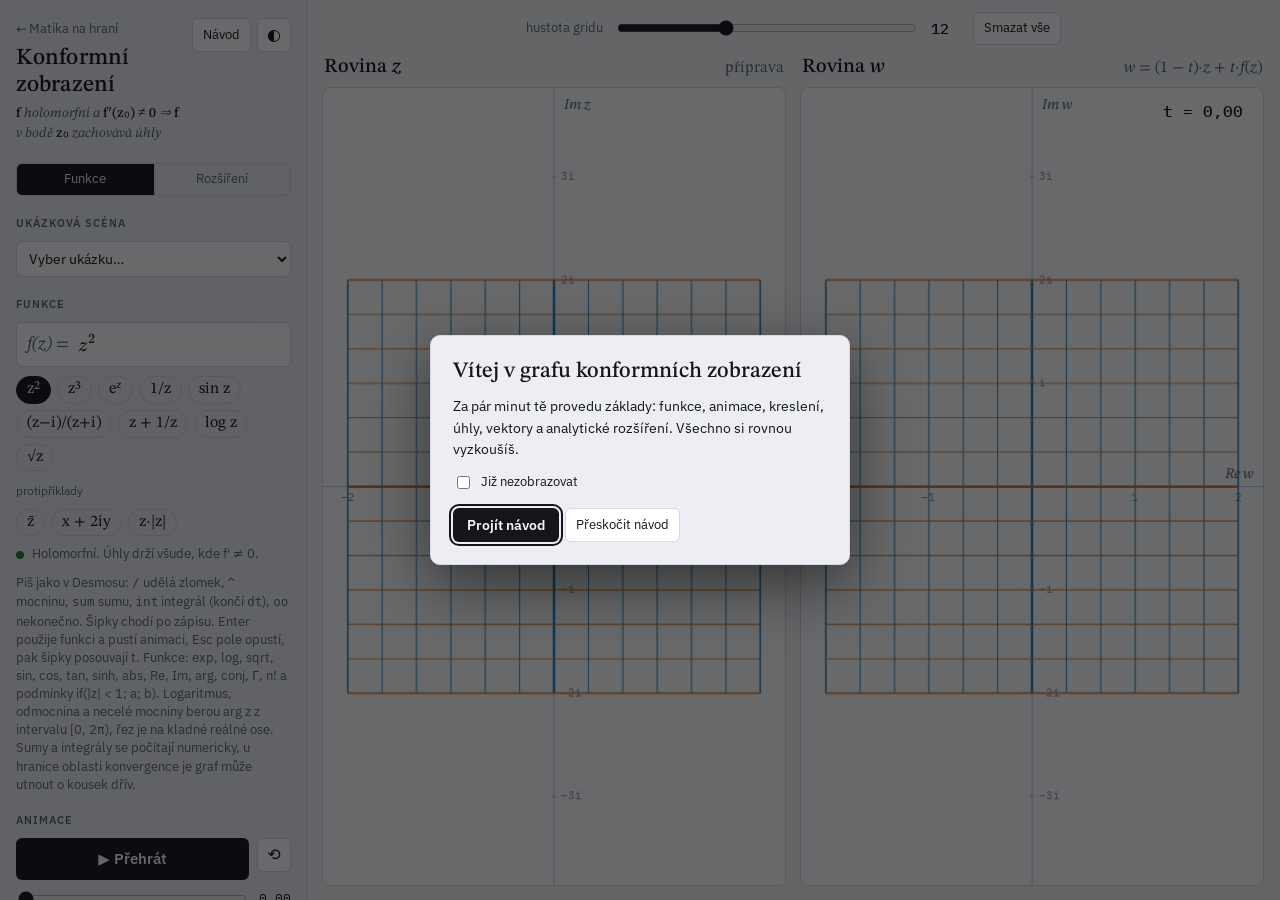
==== commit 5ef6842d: "Graf: přepočet po kouscích s pruhem postupu, / dá zlomek na každé klávesnici, Enter a Esc pustí pole" ====
--- a/konformni-zobrazeni/index.html
+++ b/konformni-zobrazeni/index.html
@@ -25,7 +25,7 @@
   --u-line: #5aaee8; --v-line: #f2a65a; --axis: #343a4a; --tick: #6c7387;
   --vec-a: #ff5c7a; --vec-b: #3fdc9a;
   --c1: #ffd75e; --c2: #f472b6; --c3: #b794f6; --c4: #2dd4bf; --c5: #e5e7eb;
-  --good: #4ade80; --bad: #f87171; --warn: #fbbf24;
+  --good: #4ade80; --bad: #f87171; --warn: #fbbf24; --sel: #2d3a5c;
   --font-ui: "IBM Plex Sans", system-ui, -apple-system, "Segoe UI", sans-serif;
   --font-math: "STIX Two Text", "Cambria Math", Cambria, "Times New Roman", serif;
   --font-mono: "IBM Plex Mono", ui-monospace, "Cascadia Mono", Consolas, monospace;
@@ -37,7 +37,7 @@
     --u-line: #1f77b4; --v-line: #d9711c; --axis: #c3c8d4; --tick: #8a91a3;
     --vec-a: #e11d48; --vec-b: #059669;
     --c1: #b7791f; --c2: #db2777; --c3: #7c3aed; --c4: #0d9488; --c5: #374151;
-    --good: #15803d; --bad: #b91c1c; --warn: #b45309;
+    --good: #15803d; --bad: #b91c1c; --warn: #b45309; --sel: #c9d6f2;
     color-scheme: light;
   }
 }
@@ -46,7 +46,7 @@
   --u-line: #1f77b4; --v-line: #d9711c; --axis: #c3c8d4; --tick: #8a91a3;
   --vec-a: #e11d48; --vec-b: #059669;
   --c1: #b7791f; --c2: #db2777; --c3: #7c3aed; --c4: #0d9488; --c5: #374151;
-  --good: #15803d; --bad: #b91c1c; --warn: #b45309;
+  --good: #15803d; --bad: #b91c1c; --warn: #b45309; --sel: #c9d6f2;
   color-scheme: light;
 }
 
@@ -130,7 +130,7 @@
 #fn { flex: 1; min-width: 0; border: 0; outline: none; background: transparent; color: var(--ink); }
 input#fn { padding: 10px 0; font: 500 16px/1.2 var(--font-mono); }
 math-field#fn {
-  padding: 6px 0; font-size: 20px; --caret-color: var(--ink); --selection-background-color: var(--hair);
+  padding: 6px 0; font-size: 20px; --caret-color: var(--ink); --selection-background-color: var(--sel); --selection-color: var(--ink);
   --contains-highlight-background-color: transparent; --placeholder-color: var(--muted); --smart-fence-color: var(--muted);
 }
 math-field::part(menu-toggle) { display: none; }
@@ -214,6 +214,10 @@
 .pt { font: 500 20px/1.2 var(--font-math); white-space: nowrap; }
 .ps { font: 16px/1.2 var(--font-math); color: var(--muted); text-align: right; }
 .canvas-wrap { position: relative; flex: 1; min-height: 0; border: 1px solid var(--hair); border-radius: 8px; overflow: hidden; background: var(--panel); }
+/* tenký pruh nahoře v rovině w, dokud se drahá funkce přepočítává */
+.progress { position: absolute; inset: 0 0 auto; height: 3px; pointer-events: none; opacity: 0; transition: opacity 0.4s; }
+.progress.on { opacity: 1; transition: none; }
+.progress i { display: block; height: 100%; background: var(--ink); transform: scaleX(0); transform-origin: left; transition: transform 0.15s linear; }
 canvas { position: absolute; inset: 0; width: 100%; height: 100%; display: block; touch-action: none; }
 .t-badge {
   position: absolute; top: 10px; right: 12px; pointer-events: none; padding: 2px 8px; border-radius: 4px;
@@ -258,12 +262,11 @@
       <label class="eyebrow" for="fn">Funkce</label>
       <div class="fn-row" id="fnRow"><span class="fn-pre">f(z) =</span><math-field id="fn" aria-label="f(z)">z^2</math-field></div>
       <p class="err" id="fnErr" hidden></p>
-      <p class="hint" id="fnBusy" hidden>Počítám sumu nebo integrál…</p>
       <div class="chips" id="chips"></div>
       <div class="sublabel">protipříklady</div>
       <div class="chips" id="chipsBad"></div>
       <div class="badge" id="holo"></div>
-      <p class="hint">Piš jako v Desmosu: <code>/</code> udělá zlomek, <code>^</code> mocninu, <code>sum</code> sumu, <code>int</code> integrál (končí <code>dt</code>), <code>oo</code> nekonečno. Enter použije funkci a pustí animaci. Funkce: exp, log, sqrt, sin, cos, tan, sinh, abs, Re, Im, arg, conj, Γ, n! a podmínky if(|z| &lt; 1; a; b). Logaritmus, odmocnina a necelé mocniny berou arg z z intervalu [0, 2π), řez je na kladné reálné ose. Sumy a integrály se počítají numericky, u hranice oblasti konvergence je graf může utnout o kousek dřív.</p>
+      <p class="hint">Piš jako v Desmosu: <code>/</code> udělá zlomek, <code>^</code> mocninu, <code>sum</code> sumu, <code>int</code> integrál (končí <code>dt</code>), <code>oo</code> nekonečno. Šipky chodí po zápisu. Enter použije funkci a pustí animaci, Esc pole opustí, pak šipky posouvají t. Funkce: exp, log, sqrt, sin, cos, tan, sinh, abs, Re, Im, arg, conj, Γ, n! a podmínky if(|z| &lt; 1; a; b). Logaritmus, odmocnina a necelé mocniny berou arg z z intervalu [0, 2π), řez je na kladné reálné ose. Sumy a integrály se počítají numericky, u hranice oblasti konvergence je graf může utnout o kousek dřív.</p>
     </section>
 
     <section data-pane="ext" hidden>
@@ -349,7 +352,7 @@
     </div>
     <div class="panel">
       <div class="panel-head"><span class="pt">Rovina <i>w</i></span><span class="ps"><i>w</i> = (1 − <i>t</i>)·<i>z</i> + <i>t</i>·<i>f</i>(<i>z</i>)</span></div>
-      <div class="canvas-wrap"><canvas id="cR" aria-label="Rovina w, obraz pod funkcí"></canvas><div class="t-badge" id="tBadge">t = 0,00</div></div>
+      <div class="canvas-wrap"><canvas id="cR" aria-label="Rovina w, obraz pod funkcí"></canvas><div class="t-badge" id="tBadge">t = 0,00</div><div class="progress" id="progress" role="progressbar" aria-label="Přepočet"><i></i></div></div>
     </div>
   </main>
 </div>
@@ -1013,6 +1016,21 @@
     el.smartFence = true;
     el.mathVirtualKeyboardPolicy = 'auto';
     el.inlineShortcuts = SHORTCUTS;
+    // lomítko udělá zlomek na každé klávesnici; MathLive na rozložení, které nezná (česká: Shift + ú), vloží jen znak /
+    // Esc pole pustí (MathLive by jinak přepnul do psaní LaTeXu)
+    el.addEventListener('keydown', e => {
+      if (e.key === 'Escape' && el.mode === 'math') { e.preventDefault(); e.stopPropagation(); el.blur(); return; }
+      const altGr = e.getModifierState && e.getModifierState('AltGraph');
+      if (e.key !== '/' || ((e.ctrlKey || e.metaKey || e.altKey) && !altGr) || el.mode !== 'math') return;
+      e.preventDefault(); e.stopPropagation();
+      el.executeCommand(['insert', '\\frac{#@}{#?}']);
+    }, true);
+    // / vložené jako text bez stisku klávesy (klávesnice na displeji, diktování)
+    el.addEventListener('beforeinput', e => {
+      if (e.composedPath()[0] === el || e.inputType !== 'insertText' || e.data !== '/' || el.mode !== 'math') return;
+      e.preventDefault(); e.stopPropagation();
+      el.executeCommand(['insert', '\\frac{#@}{#?}']);
+    }, true);
     return el;
   }
   const inp = document.createElement('input');
@@ -1215,26 +1233,32 @@
   return { z: Float64Array.from(zs), f: Float64Array.from(fs) };
 }
 
-function computeLines() {
-  const g = state.grid, lines = [];
-  if (g.type !== 'none') {
-    const P = gridParam(g), [nu, nv] = gridCounts(g), polar = g.type === 'polar';
-    for (let k = 0; k <= nu; k++) {
-      if (polar && k === 0 && !(g.r0 > 0)) continue;
-      const u = k / nu;
-      lines.push({ fam: 0, w: (!polar && (k === 0 || k === nu)) || (polar && k === nu) ? 1 : 0, ...samplePath(s => P(u, s), 160) });
-    }
-    for (let k = 0; k < (polar ? nv : nv + 1); k++) {
-      const v = k / nv;
-      lines.push({ fam: 1, w: !polar && (k === 0 || k === nv) ? 1 : 0, ...samplePath(s => P(s, v), 160) });
-    }
-    if (!polar) {
-      if (g.x0 < 0 && g.x1 > 0) lines.push({ fam: 0, w: 2, ...samplePath(s => [0, g.y0 + s * (g.y1 - g.y0)], 160) });
-      if (g.y0 < 0 && g.y1 > 0) lines.push({ fam: 1, w: 2, ...samplePath(s => [g.x0 + s * (g.x1 - g.x0), 0], 160) });
-    }
-  }
+// čáry gridu se přidávají do state.lines jedna po druhé; jako krok přepočtu po kouscích (viz recomputeJob)
+function* linesJob() {
+  const g = state.grid, lines = [], todo = [];
   state.lines = lines;
-}
+  if (g.type === 'none') return;
+  const P = gridParam(g), [nu, nv] = gridCounts(g), polar = g.type === 'polar';
+  for (let k = 0; k <= nu; k++) {
+    if (polar && k === 0 && !(g.r0 > 0)) continue;
+    const u = k / nu;
+    todo.push([0, (!polar && (k === 0 || k === nu)) || (polar && k === nu) ? 1 : 0, s => P(u, s)]);
+  }
+  for (let k = 0; k < (polar ? nv : nv + 1); k++) {
+    const v = k / nv;
+    todo.push([1, !polar && (k === 0 || k === nv) ? 1 : 0, s => P(s, v)]);
+  }
+  if (!polar) {
+    if (g.x0 < 0 && g.x1 > 0) todo.push([0, 2, s => [0, g.y0 + s * (g.y1 - g.y0)]]);
+    if (g.y0 < 0 && g.y1 > 0) todo.push([1, 2, s => [g.x0 + s * (g.x1 - g.x0), 0]]);
+  }
+  for (let i = 0; i < todo.length; i++) {
+    const [fam, w, path] = todo[i];
+    lines.push({ fam, w, ...samplePath(path, 160) });
+    yield (i + 1) / todo.length;
+  }
+}
+const computeLines = () => runJob(linesJob());
 
 // ---------- křivky ----------
 function curveParam(c) {
@@ -1359,14 +1383,63 @@
 }
 function computeImgBox() { state.imgBox = imageBox(null); }
 
-function recomputeAll() {
+// ---------- přepočet po kouscích ----------
+// Kroky přepočtu jsou generátory, které hlásí, kolik mají hotovo (0 až 1). Levná funkce se spočítá hned celá.
+// Drahá (sumy, integrály) se počítá po kouscích mezi snímky: stránka nestojí, čáry gridu přibývají a pruh v rovině w
+// ukazuje postup. Nový přepočet ten rozpracovaný zahodí.
+function runJob(gen) { let r = gen.next(); while (!r.done) r = gen.next(); return r.value; }
+function* scaled(gen, a, b) { let r = gen.next(); while (!r.done) { yield a + (b - a) * r.value; r = gen.next(); } return r.value; }
+
+function* recomputeJob() {
   finishExtension();
-  computeLattice(); computeTol(); computeLines();
-  for (const c of state.curves) computeCurve(c);
+  computeLattice(); computeTol();
+  yield 0.02;   // tady už je známá cena funkce (costly) a rozhodne se, jestli po kouscích
+  for (let i = 0; i < state.curves.length; i++) { computeCurve(state.curves[i]); yield 0.02 + 0.06 * (i + 1) / state.curves.length; }
   computeIntersections();
   for (const pr of state.probes) fillFData(pr, [pr.a, pr.b]);
-  checkHolo(); computeImgBox(); computeEdge(); requestDraw();
-}
+  checkHolo(); computeImgBox();
+  // poměr čar a hranice podle měření u Σ zⁿ/n: hranice trvá zhruba dvakrát déle než čáry
+  const edge = needEdge();
+  yield* scaled(linesJob(), 0.08, edge ? 0.38 : 1);
+  yield* scaled(edgeJob(), 0.38, 1);
+}
+
+let job = null, afterJob = [];
+const progressEl = $('#progress');
+function showProgress(p) {
+  if (p === null) { progressEl.classList.remove('on'); return; }
+  const bar = progressEl.firstElementChild;
+  if (!progressEl.classList.contains('on')) { bar.style.transition = 'none'; bar.style.transform = 'scaleX(0)'; void bar.offsetWidth; bar.style.transition = ''; }
+  progressEl.classList.add('on');
+  bar.style.transform = `scaleX(${p})`;
+  progressEl.setAttribute('aria-valuenow', Math.round(100 * p));
+}
+function jobDone() {
+  job = null; showProgress(null); requestDraw();
+  const cbs = afterJob; afterJob = [];
+  if (cbs.length) setTimeout(() => cbs.forEach(cb => cb()), 0);
+}
+function stepJob(gen) {
+  if (job !== gen) return;
+  const t0 = performance.now();
+  let r;
+  do r = gen.next(); while (!r.done && performance.now() - t0 < 30);
+  if (r.done) { jobDone(); return; }
+  showProgress(r.value); requestDraw();
+  setTimeout(() => stepJob(gen), 0);
+}
+function recomputeAll() {
+  const gen = recomputeJob();
+  job = null;
+  gen.next();
+  if (!costly()) { runJob(gen); jobDone(); return; }
+  job = gen; showProgress(0.02); requestDraw();
+  setTimeout(() => stepJob(gen), 0);
+}
+// dopočítá rozpracovaný přepočet hned (rozšíření potřebuje hotové čáry)
+function finishJob() { if (job) { const gen = job; job = null; runJob(gen); jobDone(); } }
+// cb až bude přepočet hotový (Enter pustí animaci až s hotovým gridem)
+function whenIdle(cb) { if (job) afterJob.push(cb); else cb(); }
 
 // ---------- pohledy ----------
 const cL = $('#cL'), cR = $('#cR'), ctxL = cL.getContext('2d'), ctxR = cR.getContext('2d');
@@ -1404,6 +1477,7 @@
 function refineForView() {
   clearTimeout(refineTimer);
   refineTimer = setTimeout(() => {
+    if (job) { refineForView(); return; }   // počká, až doběhne přepočet po kouscích
     if (state.ext || !state.imgBox) return;
     const sFit = fitView(state.imgBox, sizeR.w, sizeR.h).s;
     const want = state.autoCam ? 1 : Math.min(1, Math.max(1 / 8, sFit / state.viewR.s));
@@ -2082,9 +2156,11 @@
 }
 // lomené čáry v rovině z → úseky {z, f} s obrazem funkcí mapFn. Přeruší se mimo oblast gridu a tam, kde obraz uteče
 // daleko za obraz gridu (u pólu na hranici); jinak by zjemňování u pólu spotřebovalo body pro zbytek hranice.
-// Vzorkuje se po kusech o nejvýš EDGE_CHUNK uzlech, každý kus má vlastní rozpočet bodů. coarse > 1 = hrubší tolerance.
+// Vzorkuje se po kusech o nejvýš EDGE_CHUNK uzlech (u drahé funkce po čtvrtinách, ať přepočet po kouscích hlásí postup
+// častěji), každý kus má vlastní rozpočet bodů. coarse > 1 = hrubší tolerance.
 const EDGE_CHUNK = 160;
-function edgePieces(lines, mapFn, coarse = 1) {
+const edgePieces = (lines, mapFn, coarse) => runJob(edgePiecesJob(lines, mapFn, coarse));
+function* edgePiecesJob(lines, mapFn, coarse = 1) {
   const out = [], b = state.imgBox;
   const cx = b ? (b.x0 + b.x1) / 2 : 0, cy = b ? (b.y0 + b.y1) / 2 : 0;
   const R = b ? Math.max(b.x1 - b.x0, b.y1 - b.y0, 1e-3) : Infinity, far = 40 * R;
@@ -2096,6 +2172,8 @@
     for (let k = 1; k < CH; k++) if (!near([a[0] + (b[0] - a[0]) * k / CH, a[1] + (b[1] - a[1]) * k / CH])) return false;
     return true;
   };
+  const total = lines.reduce((n, l) => n + l.length, 0) || 1, chunk = costly() ? EDGE_CHUNK / 4 : EDGE_CHUNK;
+  let done = 0, told = 0;
   for (const line of lines) {
     let run = [], prev = null;
     const flush = keepLast => {
@@ -2111,30 +2189,42 @@
     for (const p of line) {
       const ok = inGridShape(p[0], p[1]) && near(p);
       if (ok && prev && !chordNear(prev, p)) flush(false);
-      if (ok) { run.push(p); if (run.length > EDGE_CHUNK) flush(true); }
+      if (ok) { run.push(p); if (run.length > chunk) flush(true); }
       else flush(false);
       prev = ok ? p : null;
+      done++;
+      if (out.length !== told) { told = out.length; yield done / total; }
     }
     flush(false);
+    yield done / total;
   }
   return out;
 }
 // přesná hranice oblasti, kde je dom definovaná: rastr 240 uzlů napříč (u drahé funkce 120) a bisekce na každé hraně
-function domainEdge(dom, mapFn) {
+const domainEdge = (dom, mapFn) => runJob(domainEdgeJob(dom, mapFn));
+function* domainEdgeJob(dom, mapFn) {
   const g = state.grid, RW = rasterW(), RH = Math.max(RW / 6 | 0, Math.min(2 * RW, Math.round(RW * (g.y1 - g.y0) / (g.x1 - g.x0))));
   const ok = z => { const w = dom(z); return isFinite(w[0]) && isFinite(w[1]); };
   const inside = new Uint8Array(RW * RH);
-  for (let k = 0; k < inside.length; k++) inside[k] = ok(nodeXY(g, RW, RH, k)) ? 1 : 0;
-  const lines = contourLines(RW, RH, inside, (a, b) => {
+  for (let j = 0; j < RH; j++) {
+    for (let k = j * RW; k < (j + 1) * RW; k++) inside[k] = ok(nodeXY(g, RW, RH, k)) ? 1 : 0;
+    yield 0.25 * (j + 1) / RH;
+  }
+  // body hranice se napřed jen založí a bisekce je doplní po kouscích (čáry z contourLines drží tytéž pole)
+  const todo = [];
+  const lines = contourLines(RW, RH, inside, (a, b) => { const p = [0, 0]; todo.push([p, a, b]); return p; });
+  for (let n = 0; n < todo.length; n++) {
+    const [pt, a, b] = todo[n];
     let p = nodeXY(g, RW, RH, a), q = nodeXY(g, RW, RH, b);
     if (!inside[a]) [p, q] = [q, p];   // p uvnitř, q venku
-    for (let it = 0, n = costly() ? 5 : 14; it < n; it++) {
+    for (let it = 0, steps = costly() ? 5 : 14; it < steps; it++) {
       const m = [(p[0] + q[0]) / 2, (p[1] + q[1]) / 2];
       if (ok(m)) p = m; else q = m;
     }
-    return p;
-  });
-  return edgePieces(lines, mapFn, costly() ? 4 : 1);
+    pt[0] = p[0]; pt[1] = p[1];
+    if (n % 8 === 7) yield 0.25 + 0.25 * (n + 1) / todo.length;
+  }
+  return yield* scaled(edgePiecesJob(lines, mapFn, costly() ? 4 : 1), 0.5, 1);
 }
 // hranice dorostlého gridu během rozšíření: vrstevnice vzdálenosti od oblasti konvergence. Počítá se v každém snímku
 // a hýbe se, proto s tolerancí jako bez přiblížení (zjemnění po zoomu roviny w by animaci zpomalilo)
@@ -2156,13 +2246,17 @@
 }
 // hranice závisí jen na funkci a oblasti gridu, ne na hustotě, proto se pamatuje
 let edgeKey = '';
-function computeEdge() {
-  const g = state.grid, key = [state.fsrc, state.extIdx, g.type, g.x0, g.x1, g.y0, g.y1, g.r0, state.tolFactor].join('|');
-  const ex = EXTENSIONS[state.extIdx], onEx = !!ex && norm(state.fsrc) === norm(ex.f);
+const edgeOnEx = () => { const ex = EXTENSIONS[state.extIdx]; return !!ex && norm(state.fsrc) === norm(ex.f); };
+const edgeKeyNow = () => { const g = state.grid; return [state.fsrc, state.extIdx, g.type, g.x0, g.x1, g.y0, g.y1, g.r0, state.tolFactor].join('|'); };
+// bude se hranice počítat znovu? (podle toho přepočet dělí pruh mezi čáry a hranici)
+const needEdge = () => (state.partial || edgeOnEx()) && !(edgeKeyNow() === edgeKey && state.edge);
+function* edgeJob() {
+  const key = edgeKeyNow(), onEx = edgeOnEx();
   if (!state.partial && !onEx) { state.edge = null; edgeKey = ''; return; }
   if (key === edgeKey && state.edge) return;
-  edgeKey = key;
-  state.edge = domainEdge(onEx ? extDomain(ex) : FN, edgeMapFn());
+  state.edge = null; edgeKey = '';
+  const edge = yield* domainEdgeJob(onEx ? extDomain(EXTENSIONS[state.extIdx]) : FN, edgeMapFn());
+  state.edge = edge; edgeKey = key;
 }
 function currentEdge() {
   const x = state.ext;
@@ -2213,7 +2307,7 @@
   const dom = compile(ex.f), edgeDom = extDomain(ex), fromBox = state.imgBox && { ...state.imgBox };
   if (norm(state.fsrc) !== norm(ex.ext)) {
     setField(ex.ext);
-    applyFunction(ex.ext, false, true);
+    applyFunction(ex.ext, false, true); finishJob();
     startGrowth(dom, +1, fromBox, state.imgBox && { ...state.imgBox }, null, edgeDom);
   } else {
     startGrowth(dom, -1, fromBox, imageBox(dom), ex.f, edgeDom);
@@ -2516,23 +2610,33 @@
 // psaní do pole: funkce se použije chvíli po posledním znaku, Enter ji použije hned a pustí animaci
 let fnTimer = 0;
 function fieldFn() { try { return readField(); } catch (e) { showFnErr(e.message); return null; } }
+// suma nebo integrál: pruh se ukáže hned a výpočet začne až po vykreslení, then až s hotovým přepočtem
 function applyHeavy(src, then) {
-  if (!/\b(sum|int)\(/.test(norm(src))) { if (applyFunction(src) && then) then(); return; }
-  $('#fnBusy').hidden = false;
-  requestAnimationFrame(() => setTimeout(() => { const ok = applyFunction(src); $('#fnBusy').hidden = true; if (ok && then) then(); }, 0));
+  const run = () => { if (applyFunction(src) && then) whenIdle(then); };
+  if (!/\b(sum|int)\(/.test(norm(src))) { run(); return; }
+  showProgress(0);
+  let started = false;
+  const go = () => { if (started) return; started = true; run(); if (!job) showProgress(null); };
+  requestAnimationFrame(() => setTimeout(go, 0));
+  setTimeout(go, 100);   // skrytá karta snímky nekreslí
 }
 fnEl.addEventListener('input', () => {
   clearTimeout(fnTimer);
   fnTimer = setTimeout(() => { const src = fieldFn(); if (src !== null) applyHeavy(src); }, 450);
 });
+// Enter funkci použije, pole pustí (šipky a mezerník pak ovládají animaci) a pustí animaci; Esc pole jen pustí.
+// Zachytává se dřív než v MathLive, ten Enter a Esc dál nepouští.
 fnEl.addEventListener('keydown', e => {
-  if (e.key !== 'Enter') return;
-  e.preventDefault();
+  if (e.key === 'Escape') { fnEl.blur(); return; }
+  if (e.key !== 'Enter' || (ML && fnEl.mode !== 'math')) return;
+  e.preventDefault(); e.stopPropagation();
   clearTimeout(fnTimer);
   const src = fieldFn();
+  if (src === null) return;
+  fnEl.blur();
   const go = () => { pause(); setT(0); togglePlay(); };
-  if (src !== null) { if (norm(src) !== norm(state.fsrc)) applyHeavy(src, go); else go(); }
-});
+  if (norm(src) !== norm(state.fsrc)) applyHeavy(src, go); else whenIdle(go);
+}, true);
 
 // záložky Funkce a Rozšíření přepínají horní část panelu, zbytek je společný
 function showTab(name) {
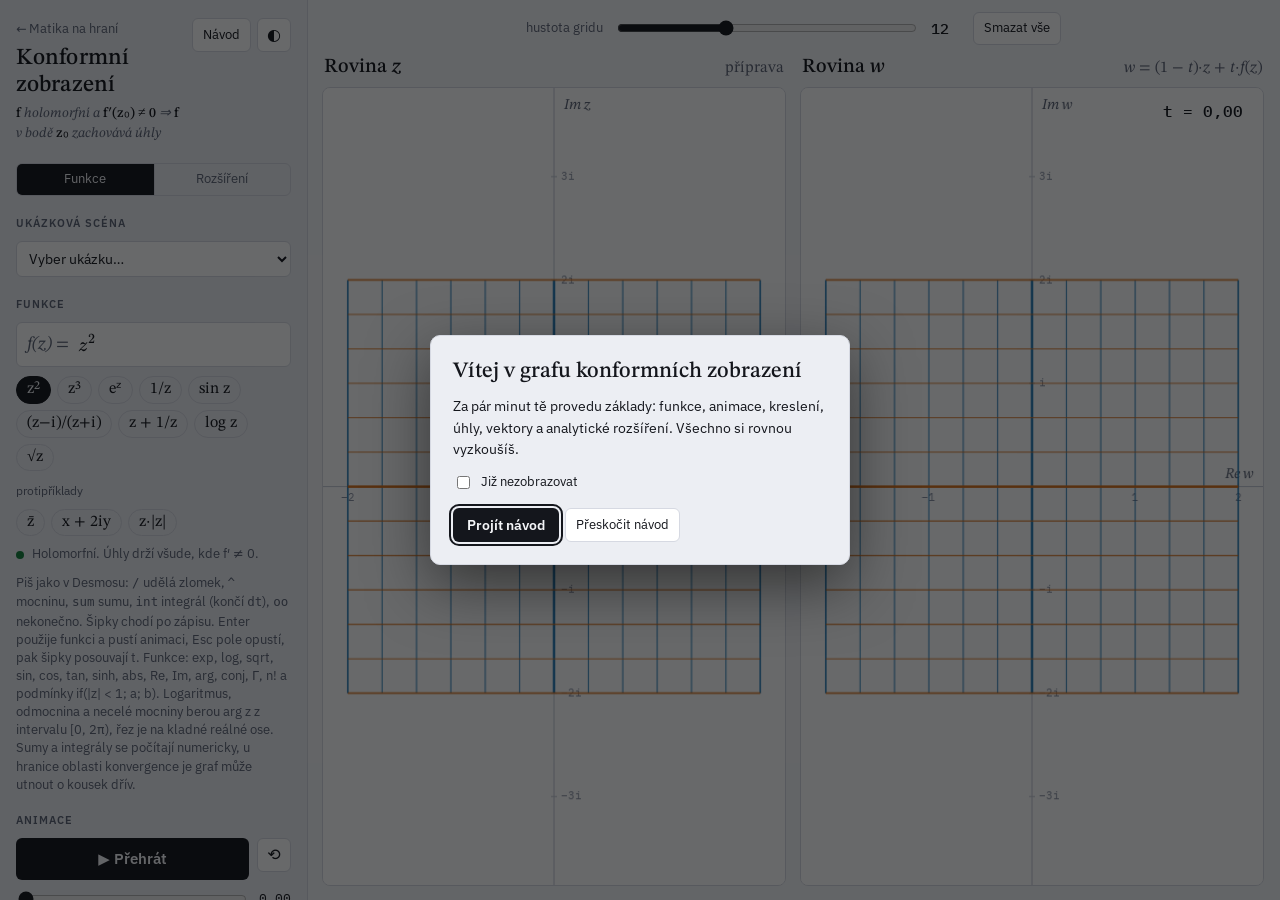
==== commit a4b1129f: "Graf: rozšíření vlastní funkce (racionální aproximace AAA), přirozená hranice se pozná Co-Authored-B" ====
--- a/konformni-zobrazeni/index.html
+++ b/konformni-zobrazeni/index.html
@@ -1054,7 +1054,7 @@
   curves: [], probes: [], inters: [], lines: [], lattice: null, history: [],
   tol: 0.01, tolBase: 0.01, tolFactor: 1, imgBox: null, holo: 'good',
   t: 0, u: 0, playing: false, dur: 2.6,
-  tool: 'free', selected: null, sel: new Set(), hover: null, showAngles: true, extIdx: null, ext: null,
+  tool: 'free', selected: null, sel: new Set(), hover: null, showAngles: true, extIdx: null, ext: null, cont: null, holoFr: 1,
   viewL: { cx: 0, cy: 0, s: 100 }, viewR: { cx: 0, cy: 0, s: 100 }, autoCam: true,
 };
 let nextId = 1, colorCounter = 0;
@@ -1357,7 +1357,7 @@
     if (Math.abs(J[0] - J[3]) + Math.abs(J[1] + J[2]) <= 1e-5 * nrm + 1e-9) ok++;
   }
   const fr = tot ? ok / tot : 1, el = $('#holo'), partial = defined < 0.97 * all;
-  state.partial = partial;
+  state.partial = partial; state.holoFr = fr;
   state.holo = fr >= 0.95 ? (partial ? 'warn' : 'good') : fr <= 0.05 ? 'bad' : 'warn';
   el.className = 'badge ' + state.holo;
   el.textContent = fr >= 0.95 ? (partial ? 'Holomorfní tam, kde je definovaná. Na zbytku oblasti definovaná není.' : 'Holomorfní. Úhly drží všude, kde f′ ≠ 0.')
@@ -1414,8 +1414,9 @@
   bar.style.transform = `scaleX(${p})`;
   progressEl.setAttribute('aria-valuenow', Math.round(100 * p));
 }
-function jobDone() {
+function jobDone(async) {
   job = null; showProgress(null); requestDraw();
+  if (async) syncExtUI();   // tlačítko rozšíření čeká na hotovou funkci
   const cbs = afterJob; afterJob = [];
   if (cbs.length) setTimeout(() => cbs.forEach(cb => cb()), 0);
 }
@@ -1424,7 +1425,7 @@
   const t0 = performance.now();
   let r;
   do r = gen.next(); while (!r.done && performance.now() - t0 < 30);
-  if (r.done) { jobDone(); return; }
+  if (r.done) { jobDone(true); return; }
   showProgress(r.value); requestDraw();
   setTimeout(() => stepJob(gen), 0);
 }
@@ -1437,7 +1438,7 @@
   setTimeout(() => stepJob(gen), 0);
 }
 // dopočítá rozpracovaný přepočet hned (rozšíření potřebuje hotové čáry)
-function finishJob() { if (job) { const gen = job; job = null; runJob(gen); jobDone(); } }
+function finishJob() { if (job) { const gen = job; job = null; runJob(gen); jobDone(true); } }
 // cb až bude přepočet hotový (Enter pustí animaci až s hotovým gridem)
 function whenIdle(cb) { if (job) afterJob.push(cb); else cb(); }
 
@@ -1936,7 +1937,7 @@
     if (!quiet) showFnErr(e.message);
     return false;
   }
-  FN = f; state.fsrc = src.trim();
+  FN = f; state.fsrc = src.trim(); state.cont = null; contGen = null;
   $('#fnErr').hidden = true; $('#fnRow').classList.remove('bad');
   markChips();
   if (!keepT) { pause(); setT(0); }
@@ -1995,6 +1996,7 @@
 function loadScene(sc) {
   pause();
   try { FN = compile(sc.f); state.fsrc = sc.f; } catch (e) { FN = compile('z^2'); state.fsrc = 'z^2'; }
+  state.cont = null; contGen = null;
   setField(state.fsrc); $('#fnErr').hidden = true; $('#fnRow').classList.remove('bad');
   state.grid = { ...sc.grid };
   computeLattice(); computeTol();
@@ -2044,12 +2046,28 @@
   if (ex && norm(state.fsrc) !== norm(ex.f) && norm(state.fsrc) !== norm(ex.ext)) { state.extIdx = null; ex = null; }
   document.querySelectorAll('.ext-item').forEach((b, i) => b.classList.toggle('on', i === state.extIdx));
   const btn = $('#extBtn');
-  btn.disabled = !ex;
-  btn.innerHTML = !ex ? 'Rozšířit' : norm(state.fsrc) === norm(ex.ext) ? 'Vrátit původní' : `Rozšířit na ${texHtml(texOf(ex.ext), ex.extLabel)}`;
   let fx = state.fsrc;
   try { fx = texOf(state.fsrc); } catch (e) { /* zůstane text */ }
   $('#extFn').innerHTML = texHtml(fx, state.fsrc);
-  $('#extNote').textContent = ex ? ex.note : 'Vyber příklad. Funkce je zadaná jen na části roviny nebo tam není holomorfní.';
+  if (ex) {
+    btn.disabled = false;
+    btn.innerHTML = norm(state.fsrc) === norm(ex.ext) ? 'Vrátit původní' : `Rozšířit na ${texHtml(texOf(ex.ext), ex.extLabel)}`;
+    $('#extNote').textContent = ex.note;
+    return;
+  }
+  // vlastní funkce z pole: numerické rozšíření (AAA, viz extendOwn)
+  const st = ownExtState(), c = state.cont;
+  btn.disabled = !['ok', 'on'].includes(st);
+  btn.textContent = c ? 'Vrátit původní' : 'Rozšířit numericky';
+  $('#extNote').textContent = {
+    ok: 'Tvoje funkce je definovaná jen na části gridu. Rozšíření se spočítá numericky: z hodnot uvnitř se poskládá podíl dvou polynomů a ten se vyhodnotí i venku. Nebo vyber příklad nahoře.',
+    whole: 'Tvoje funkce je definovaná skoro na celé oblasti gridu, není co rozšiřovat. Napiš řadu nebo integrál, třeba Σ zⁿ/n, nebo vyber příklad nahoře.',
+    noholo: 'Tvoje funkce není holomorfní, analytické rozšíření pro ni neexistuje. Vyber příklad nahoře.',
+    wait: 'Počkej, až se funkce dopočítá.',
+    busy: 'Počítám rozšíření…',
+    on: c && `Rozšíření je podíl dvou polynomů stupně ${c.ch.n - 1}, který uvnitř sedí na tvou funkci. Póly našel u pólů funkce, u bodu větvení je seřadil do řezu. Kde si dvě nezávislé aproximace neodpovídají (u řezu, daleko od oblasti), graf zůstane prázdný.`,
+    natural: 'Venku se dvě nezávislé aproximace nikde neshodnou. Funkce má singularitu skoro v každém bodě hranice (přirozená hranice), rozšíření neexistuje.',
+  }[st];
 }
 // oblast, kterou obtáhne přerušovaná hranice: kde je původní funkce definovaná, u příkladu s holo kde je holomorfní
 const extDomain = ex => compile(ex.holo ? `if(${ex.holo}; z)` : ex.f);
@@ -2202,14 +2220,21 @@
 }
 // přesná hranice oblasti, kde je dom definovaná: rastr 240 uzlů napříč (u drahé funkce 120) a bisekce na každé hraně
 const domainEdge = (dom, mapFn) => runJob(domainEdgeJob(dom, mapFn));
+const rasterH = (g, RW) => Math.max(RW / 6 | 0, Math.min(2 * RW, Math.round(RW * (g.y1 - g.y0) / (g.x1 - g.x0))));
+// rastr uzlů přes oblast gridu: 1 tam, kde je dom definovaná
+function* domRasterJob(dom, RW) {
+  const g = { ...state.grid }, RH = rasterH(g, RW), inside = new Uint8Array(RW * RH);
+  for (let j = 0; j < RH; j++) {
+    for (let k = j * RW; k < (j + 1) * RW; k++) { const w = dom(nodeXY(g, RW, RH, k)); inside[k] = isFinite(w[0]) && isFinite(w[1]) ? 1 : 0; }
+    yield (j + 1) / RH;
+  }
+  return { fsrc: state.fsrc, g, RW, RH, inside };
+}
+let lastDom = null;   // rastr aktuální funkce z posledního výpočtu hranice (rozšíření vlastní funkce ho použije znovu)
 function* domainEdgeJob(dom, mapFn) {
-  const g = state.grid, RW = rasterW(), RH = Math.max(RW / 6 | 0, Math.min(2 * RW, Math.round(RW * (g.y1 - g.y0) / (g.x1 - g.x0))));
+  const r = yield* scaled(domRasterJob(dom, rasterW()), 0, 0.25), { g, RW, RH, inside } = r;
+  if (dom === FN) lastDom = r;
   const ok = z => { const w = dom(z); return isFinite(w[0]) && isFinite(w[1]); };
-  const inside = new Uint8Array(RW * RH);
-  for (let j = 0; j < RH; j++) {
-    for (let k = j * RW; k < (j + 1) * RW; k++) inside[k] = ok(nodeXY(g, RW, RH, k)) ? 1 : 0;
-    yield 0.25 * (j + 1) / RH;
-  }
   // body hranice se napřed jen založí a bisekce je doplní po kouscích (čáry z contourLines drží tytéž pole)
   const todo = [];
   const lines = contourLines(RW, RH, inside, (a, b) => { const p = [0, 0]; todo.push([p, a, b]); return p; });
@@ -2249,10 +2274,10 @@
 const edgeOnEx = () => { const ex = EXTENSIONS[state.extIdx]; return !!ex && norm(state.fsrc) === norm(ex.f); };
 const edgeKeyNow = () => { const g = state.grid; return [state.fsrc, state.extIdx, g.type, g.x0, g.x1, g.y0, g.y1, g.r0, state.tolFactor].join('|'); };
 // bude se hranice počítat znovu? (podle toho přepočet dělí pruh mezi čáry a hranici)
-const needEdge = () => (state.partial || edgeOnEx()) && !(edgeKeyNow() === edgeKey && state.edge);
+const needEdge = () => !state.cont && (state.partial || edgeOnEx()) && !(edgeKeyNow() === edgeKey && state.edge);
 function* edgeJob() {
   const key = edgeKeyNow(), onEx = edgeOnEx();
-  if (!state.partial && !onEx) { state.edge = null; edgeKey = ''; return; }
+  if (state.cont || (!state.partial && !onEx)) { state.edge = null; edgeKey = ''; return; }
   if (key === edgeKey && state.edge) return;
   state.edge = null; edgeKey = '';
   const edge = yield* domainEdgeJob(onEx ? extDomain(EXTENSIONS[state.extIdx]) : FN, edgeMapFn());
@@ -2279,7 +2304,7 @@
 
 // Rozšíření jako růst: v rovině w je rovnou výsledek rozšířené funkce a grid v obou rovinách roste z oblasti, kde
 // původní funkce konverguje, do celé oblasti (dir = +1); zpět se stejně stáhne a pak se vrátí původní funkce (dir = −1)
-function startGrowth(dom, dir, fromBox, toBox, thenSrc, edgeDom = dom) {
+function startGrowth(dom, dir, fromBox, toBox, thenSrc, edgeDom = dom, edge0 = null) {
   const field = growthField(edgeDom), gf = field.at;
   const val = (x, y) => { const w = dom([x, y]); return isFinite(w[0]) && isFinite(w[1]) ? 0 : Math.max(gf(x, y), 1e-4); };
   const fill = z => { const a = new Float32Array(z.length / 2); for (let k = 0; k < z.length; k += 2) a[k >> 1] = val(z[k], z[k + 1]); return a; };
@@ -2296,13 +2321,13 @@
     Lt.cellG[ci * Lt.nv + cj] = m;
   }
   // hranice: na začátku přesná hranice oblasti konvergence, během růstu vrstevnice, na konci splyne s okrajem gridu
-  const edge0 = domainEdge(edgeDom, FN);
+  if (!edge0) edge0 = domainEdge(edgeDom, FN);
   state.ext = { u: 0, p: 0, e: dir > 0 ? 0 : 1, dir, fromBox, toBox, thenSrc, field, edge0, edgeE: -1, edgeNow: null };
   lastTs = performance.now(); requestDraw();
 }
 function extend() {
   const ex = EXTENSIONS[state.extIdx];
-  if (!ex) return;
+  if (!ex) { extendOwn(); return; }
   pause(); finishExtension();
   const dom = compile(ex.f), edgeDom = extDomain(ex), fromBox = state.imgBox && { ...state.imgBox };
   if (norm(state.fsrc) !== norm(ex.ext)) {
@@ -2312,6 +2337,217 @@
   } else {
     startGrowth(dom, -1, fromBox, imageBox(dom), ex.f, edgeDom);
   }
+}
+
+// ---------- rozšíření vlastní funkce: racionální aproximace AAA ----------
+// Řetěz Taylorových řad (Weierstrass) v dvojité přesnosti nestačí: každé přerozvinutí ztratí část číslic a zhruba
+// po dvojnásobné vzdálenosti od singularity zbude šum. Proto AAA (Nakatsukasa, Sète, Trefethen 2018): z hodnot f
+// v oblasti, kde je definovaná, se hladově poskládá racionální funkce r(z) = Σ w_k f_k/(z − z_k) / Σ w_k/(z − z_k)
+// a ta se vyhodnotí i venku. Póly r sednou na póly f, u bodu větvení se seřadí do řezu. Druhá aproximace z každého
+// druhého vzorku slouží jako kontrola: kde se obě neshodnou (u řezu, za přirozenou hranicí), rozšíření se nekreslí.
+
+// nejmenší pravý singulární vektor matice A (m × n po sloupcích, re a im zvlášť): Householderova QR, pak inverzní
+// iterace na R (R^H R x = y bez násobení R^H R, aby se nezhoršila podmíněnost)
+function smallestSingular(Are, Aim, m, n) {
+  for (let k = 0; k < n; k++) {
+    const c = k * m;
+    let nrm = 0;
+    for (let i = k; i < m; i++) nrm += Are[c + i] ** 2 + Aim[c + i] ** 2;
+    nrm = Math.sqrt(nrm);
+    if (!(nrm > 0)) continue;
+    const x0r = Are[c + k], x0i = Aim[c + k], x0 = Math.hypot(x0r, x0i);
+    const pr = x0 ? x0r / x0 : 1, pi = x0 ? x0i / x0 : 0, ar = -pr * nrm, ai = -pi * nrm;
+    Are[c + k] = x0r - ar; Aim[c + k] = x0i - ai;   // v = x − α e₁ (uloží se na místo sloupce k)
+    let vv = 0;
+    for (let i = k; i < m; i++) vv += Are[c + i] ** 2 + Aim[c + i] ** 2;
+    for (let j = k + 1; j < n; j++) {
+      const cj = j * m;
+      let sr = 0, si = 0;
+      for (let i = k; i < m; i++) { sr += Are[c + i] * Are[cj + i] + Aim[c + i] * Aim[cj + i]; si += Are[c + i] * Aim[cj + i] - Aim[c + i] * Are[cj + i]; }
+      sr *= 2 / vv; si *= 2 / vv;
+      for (let i = k; i < m; i++) { Are[cj + i] -= Are[c + i] * sr - Aim[c + i] * si; Aim[cj + i] -= Are[c + i] * si + Aim[c + i] * sr; }
+    }
+    Are[c + k] = ar; Aim[c + k] = ai;
+  }
+  // R_ij = A[i + j·m] pro i ≤ j
+  const Rr = (i, j) => Are[j * m + i], Ri = (i, j) => Aim[j * m + i];
+  const dg = i => { const r = Rr(i, i), q = Ri(i, i); return Math.hypot(r, q) > 1e-290 ? [r, q] : [1e-290, 0]; };
+  let xr = new Float64Array(n).fill(1), xi = new Float64Array(n);
+  for (let it = 0; it < 8; it++) {
+    const yr = new Float64Array(n), yi = new Float64Array(n);
+    for (let i = 0; i < n; i++) {   // R^H y = x
+      let sr = xr[i], si = xi[i];
+      for (let j = 0; j < i; j++) { const a = Rr(j, i), b = -Ri(j, i); sr -= a * yr[j] - b * yi[j]; si -= a * yi[j] + b * yr[j]; }
+      const [a, b0] = dg(i), b = -b0, d = a * a + b * b;
+      yr[i] = (sr * a + si * b) / d; yi[i] = (si * a - sr * b) / d;
+    }
+    const zr = new Float64Array(n), zi = new Float64Array(n);
+    for (let i = n - 1; i >= 0; i--) {   // R z = y
+      let sr = yr[i], si = yi[i];
+      for (let j = i + 1; j < n; j++) { const a = Rr(i, j), b = Ri(i, j); sr -= a * zr[j] - b * zi[j]; si -= a * zi[j] + b * zr[j]; }
+      const [a, b] = dg(i), d = a * a + b * b;
+      zr[i] = (sr * a + si * b) / d; zi[i] = (si * a - sr * b) / d;
+    }
+    let s = 0;
+    for (let i = 0; i < n; i++) s += zr[i] ** 2 + zi[i] ** 2;
+    s = Math.sqrt(s) || 1;
+    for (let i = 0; i < n; i++) { zr[i] /= s; zi[i] /= s; }
+    xr = zr; xi = zi;
+  }
+  return [xr, xi];
+}
+function ratEval(r, x, y) {
+  let nr = 0, ni = 0, dr = 0, di = 0;
+  for (let k = 0; k < r.n; k++) {
+    const dx = x - r.zr[k], dy = y - r.zi[k], den = dx * dx + dy * dy;
+    if (den === 0) return [r.fr[k], r.fi[k]];
+    const cr = dx / den, ci = -dy / den, tr = cr * r.wr[k] - ci * r.wi[k], ti = cr * r.wi[k] + ci * r.wr[k];
+    dr += tr; di += ti; nr += tr * r.fr[k] - ti * r.fi[k]; ni += tr * r.fi[k] + ti * r.fr[k];
+  }
+  const d = dr * dr + di * di;
+  return [(nr * dr + ni * di) / d, (ni * dr - nr * di) / d];
+}
+// AAA: přidává do podpory bod s největší chybou, dokud aproximace nesedí na tol (relativně) nebo nemá mmax členů
+function* aaaJob(P, tol, mmax) {
+  const M = P.length, free = new Uint8Array(M).fill(1), Rr = new Float64Array(M), Ri = new Float64Array(M);
+  let mr = 0, mi = 0, fmax = 0;
+  for (const p of P) { mr += p.f[0] / M; mi += p.f[1] / M; fmax = Math.max(fmax, Math.hypot(p.f[0], p.f[1])); }
+  Rr.fill(mr); Ri.fill(mi);
+  const zr = [], zi = [], fr = [], fi = [];
+  let w = null;
+  mmax = Math.min(mmax, M >> 1);
+  for (let n = 1; n <= mmax; n++) {
+    let j = -1, best = -1;
+    for (let i = 0; i < M; i++) if (free[i]) { const e = Math.hypot(P[i].f[0] - Rr[i], P[i].f[1] - Ri[i]); if (e > best) { best = e; j = i; } }
+    if (n > 1 && best <= tol * fmax) break;
+    free[j] = 0; zr.push(P[j].z[0]); zi.push(P[j].z[1]); fr.push(P[j].f[0]); fi.push(P[j].f[1]);
+    const rows = [];
+    for (let i = 0; i < M; i++) if (free[i]) rows.push(i);
+    const m = rows.length, Are = new Float64Array(m * n), Aim = new Float64Array(m * n);
+    for (let k = 0; k < n; k++) for (let q = 0; q < m; q++) {
+      const p = P[rows[q]], dx = p.z[0] - zr[k], dy = p.z[1] - zi[k], den = dx * dx + dy * dy;
+      const cr = dx / den, ci = -dy / den, ur = p.f[0] - fr[k], ui = p.f[1] - fi[k];
+      Are[k * m + q] = ur * cr - ui * ci; Aim[k * m + q] = ur * ci + ui * cr;
+    }
+    const [wr, wi] = smallestSingular(Are, Aim, m, n);
+    w = { n, zr: zr.slice(), zi: zi.slice(), fr: fr.slice(), fi: fi.slice(), wr, wi };
+    for (const i of rows) { const v = ratEval(w, P[i].z[0], P[i].z[1]); Rr[i] = v[0]; Ri[i] = v[1]; }
+    yield n / mmax;
+  }
+  return w;
+}
+// vzdálenost uzlů rastru od nejbližšího uzlu, kde funkce definovaná není (null, když je definovaná všude)
+function distToOutside(r) {
+  const { g, RW, RH, inside } = r, cw = (g.x1 - g.x0) / RW, ch = (g.y1 - g.y0) / RH, D = new Float64Array(RW * RH);
+  let any = false;
+  for (let k = 0; k < D.length; k++) { D[k] = inside[k] ? 1e20 : 0; any = any || !inside[k]; }
+  if (!any) return null;
+  const row = new Float64Array(RW), col = new Float64Array(RH);
+  for (let j = 0; j < RH; j++) { for (let i = 0; i < RW; i++) row[i] = D[j * RW + i]; const q = edt1d(row, RW, cw); for (let i = 0; i < RW; i++) D[j * RW + i] = q[i]; }
+  for (let i = 0; i < RW; i++) { for (let j = 0; j < RH; j++) col[j] = D[j * RW + i]; const q = edt1d(col, RH, ch); for (let j = 0; j < RH; j++) D[j * RW + i] = Math.sqrt(q[j]); }
+  return D;
+}
+// původní oblast z rastru (rychle, bez drahé funkce): uvnitř, když tam vychází víc než půl z okolních uzlů
+function rasterDom(r) {
+  const { g, RW, RH, inside } = r, cw = (g.x1 - g.x0) / RW, ch = (g.y1 - g.y0) / RH, IN = [0, 0], OUT = [NaN, NaN];
+  return z => {
+    const fx = Math.min(RW - 1.0001, Math.max(0, (z[0] - g.x0) / cw - 0.5)), fy = Math.min(RH - 1.0001, Math.max(0, (z[1] - g.y0) / ch - 0.5));
+    const i = Math.min(RW - 2, fx | 0), j = Math.min(RH - 2, fy | 0), u = fx - i, v = fy - j, k = j * RW + i;
+    const w = (1 - u) * (1 - v) * inside[k] + u * (1 - v) * inside[k + 1] + (1 - u) * v * inside[k + RW] + u * v * inside[k + RW + 1];
+    return w >= 0.5 ? IN : OUT;
+  };
+}
+const sameBox = (a, b) => a.x0 === b.x0 && a.x1 === b.x1 && a.y0 === b.y0 && a.y1 === b.y1;
+
+function* contJob(orig) {
+  const g = { ...state.grid };
+  const r = lastDom && lastDom.fsrc === state.fsrc && sameBox(lastDom.g, g) ? lastDom : yield* scaled(domRasterJob(orig, 120), 0, 0.2);
+  const { RW, RH, inside } = r, cw = (g.x1 - g.x0) / RW, chh = (g.y1 - g.y0) / RH, dist = distToOutside(r);
+  if (!dist) return null;
+  // vzorky: řídká mříž přes oblast a pás uzlů u její hranice (tam je nejvíc vidět, kam funkce chce pokračovat)
+  const st = Math.max(1, Math.round(RW / 20)), cell = Math.hypot(cw, chh), edge = [], pts = [];
+  for (let j = 0; j < RH; j++) for (let i = 0; i < RW; i++) {
+    const k = j * RW + i;
+    if (!inside[k]) continue;
+    if (dist[k] <= 1.6 * cell) edge.push(k);
+    else if (i % st === 0 && j % st === 0) pts.push(k);
+  }
+  const step = Math.max(1, Math.ceil(edge.length / 160));
+  for (let q = 0; q < edge.length; q += step) pts.push(edge[q]);
+  const P = [];
+  for (let q = 0; q < pts.length; q++) {
+    const z = nodeXY(g, RW, RH, pts[q]), f = orig(z);
+    if (isFinite(f[0]) && isFinite(f[1])) P.push({ z, f });
+    if (q % 20 === 19) yield 0.2 + 0.3 * q / pts.length;
+  }
+  if (P.length < 12) return null;
+  const r1 = yield* scaled(aaaJob(P, 1e-11, 60), 0.5, 0.8);
+  const r2 = yield* scaled(aaaJob(P.filter((p, i) => i % 2), 1e-11, 60), 0.8, 1);
+  if (!r1 || !r2) return null;
+  const dom = rasterDom(r);
+  const fn = z => {
+    const a = ratEval(r1, z[0], z[1]);
+    if (isFinite(dom(z)[0])) return a;   // uvnitř sedí na funkci, kontrola jen venku
+    const b = ratEval(r2, z[0], z[1]);
+    return Math.hypot(a[0] - b[0], a[1] - b[1]) <= 1e-3 * (1 + Math.hypot(a[0], a[1])) ? a : [NaN, NaN];
+  };
+  // přirozená hranice: venku se obě aproximace skoro nikde neshodnou
+  let out = 0, got = 0;
+  for (let k = 0; k < inside.length; k += 3) if (!inside[k]) {
+    out++;
+    const w = fn(nodeXY(g, RW, RH, k));
+    if (isFinite(w[0]) && isFinite(w[1])) got++;
+  }
+  return { fn, dom, n: r1.n, natural: got < 0.05 * out };
+}
+
+// stav tlačítka u vlastní funkce
+function ownExtState() {
+  if (state.cont) return 'on';
+  if (contGen) return 'busy';
+  if (naturalSrc === state.fsrc) return 'natural';
+  if (job) return 'wait';
+  if (!(state.holoFr >= 0.95)) return 'noholo';
+  return state.partial ? 'ok' : 'whole';
+}
+let contGen = null, naturalSrc = null;
+function extendOwn() {
+  pause(); finishExtension();
+  const c = state.cont;
+  if (c) {   // zpátky: grid se stáhne do původní oblasti a vrátí se původní funkce
+    startGrowth(c.dom, -1, state.imgBox && { ...state.imgBox }, c.fromBox, c.src, c.dom, c.edge0);
+    return;
+  }
+  if (ownExtState() !== 'ok') return;
+  const src = state.fsrc, orig = FN, gen = contJob(orig);
+  contGen = gen; syncExtUI(); showProgress(0);
+  const step = () => {
+    if (contGen !== gen) return;
+    const t0 = performance.now();
+    let r;
+    do r = gen.next(); while (!r.done && performance.now() - t0 < 30);
+    if (!r.done) { showProgress(r.value); setTimeout(step, 0); return; }
+    contGen = null; showProgress(null);
+    if (FN !== orig || state.fsrc !== src) return;   // mezitím jiná funkce
+    if (r.value && r.value.natural) { naturalSrc = src; syncExtUI(); }
+    else if (r.value) applyCont(r.value, src);
+    else { syncExtUI(); $('#extNote').textContent = 'Aproximaci se nepodařilo sestavit, funkce uvnitř oblasti asi není holomorfní.'; }
+  };
+  setTimeout(step, 0);
+}
+function applyCont(ch, src) {
+  const fromBox = state.imgBox && { ...state.imgBox }, edge = state.edge || [];
+  FN = ch.fn;
+  state.cont = { ch, src, fromBox, dom: ch.dom, edge0: null };
+  recomputeAll(); finishJob();
+  // přerušovaná hranice původní oblasti, obraz už rozšířenou funkcí
+  state.cont.edge0 = edge.map(p => {
+    const f = new Float64Array(p.z.length);
+    for (let k = 0; k < p.z.length; k += 2) { const w = FN([p.z[k], p.z[k + 1]]); f[k] = w[0]; f[k + 1] = w[1]; }
+    return { z: p.z, f };
+  });
+  startGrowth(ch.dom, +1, fromBox, state.imgBox && { ...state.imgBox }, null, ch.dom, state.cont.edge0);
+  syncExtUI();
 }
 
 // ---------- vstup myší na levé rovině ----------
